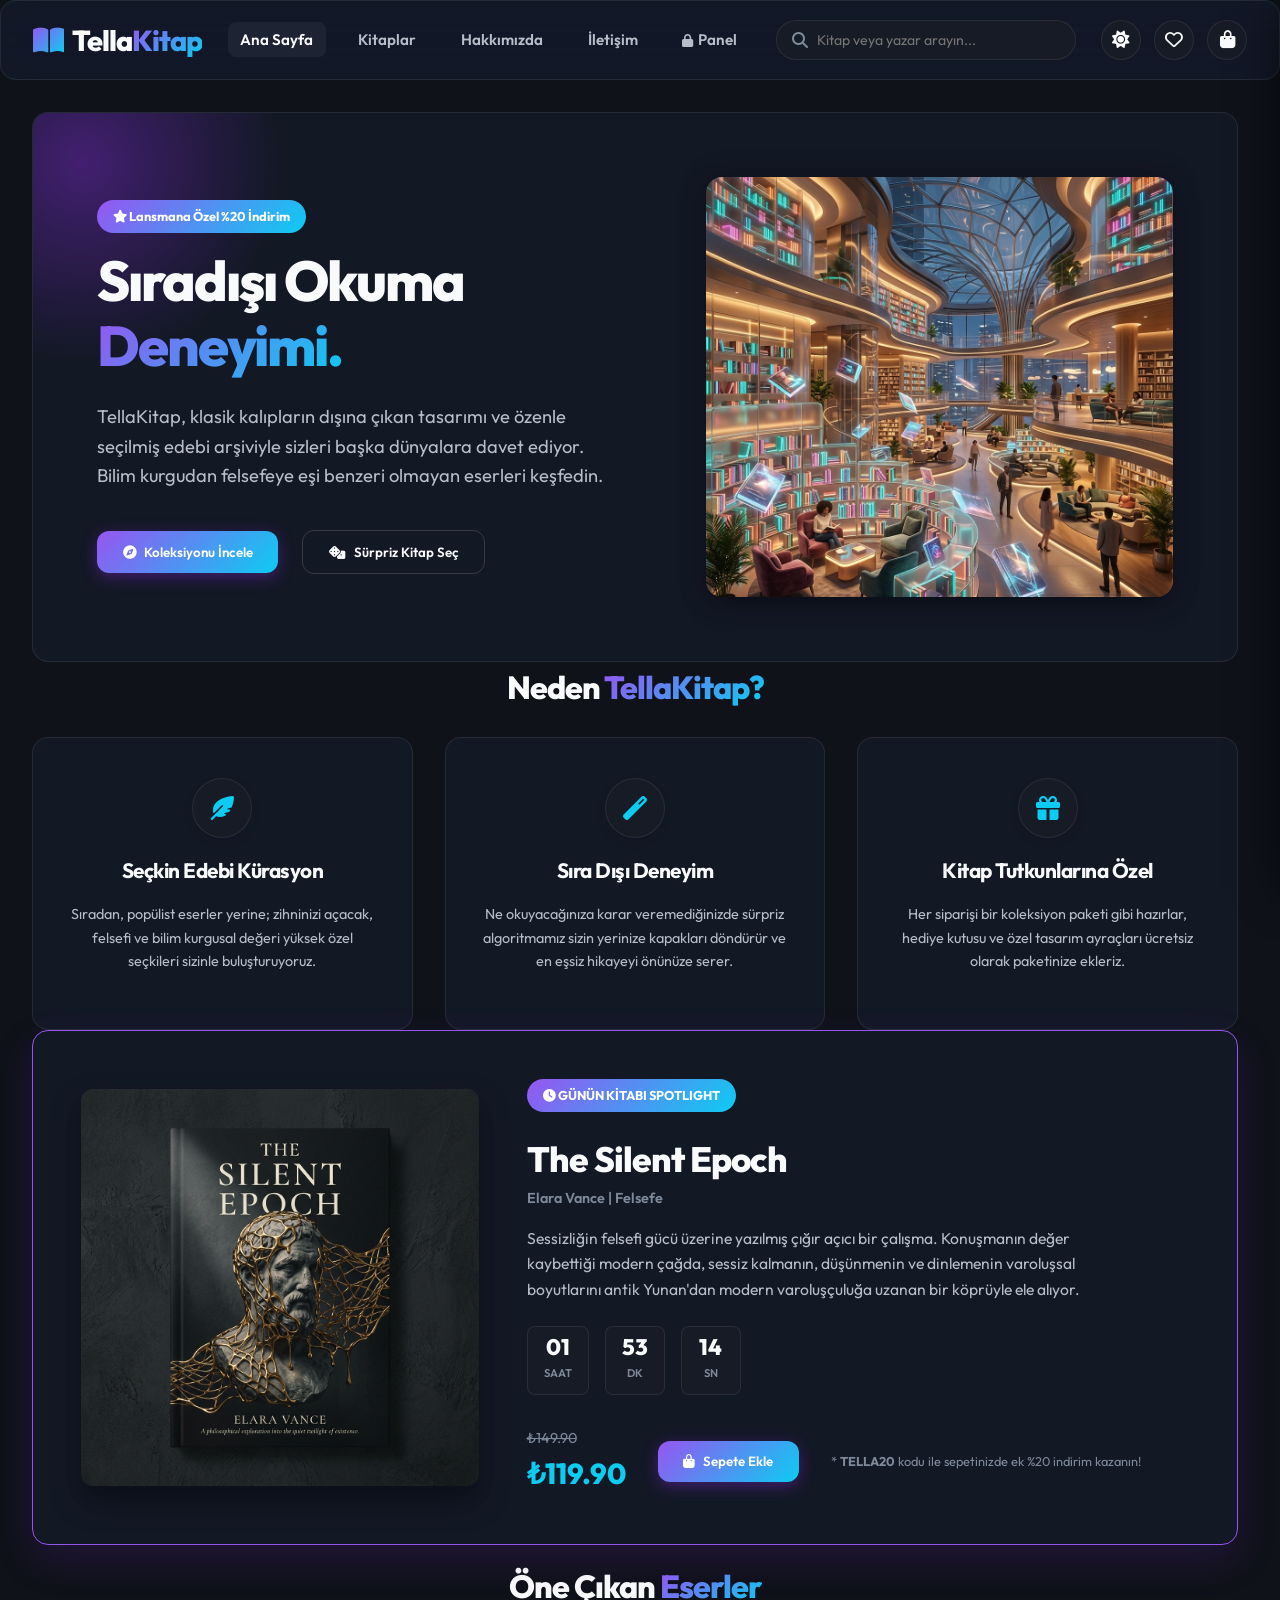
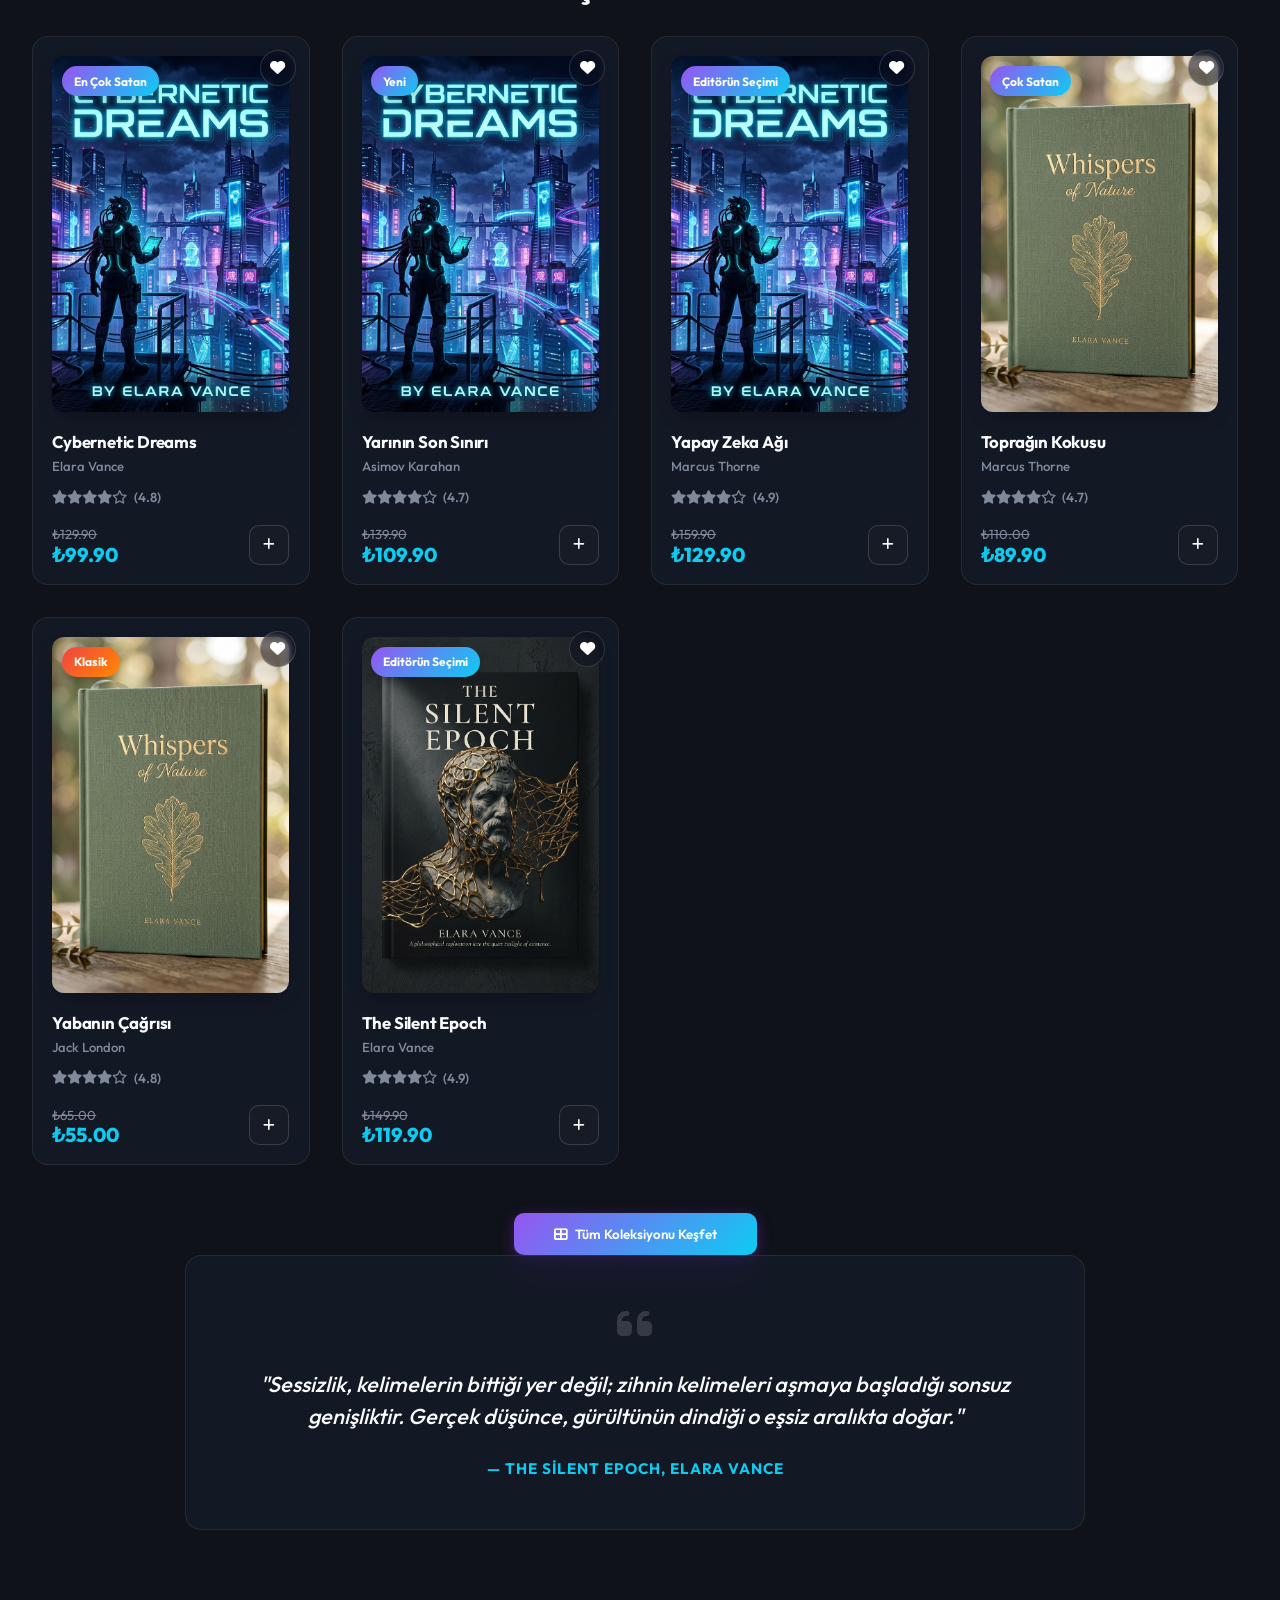
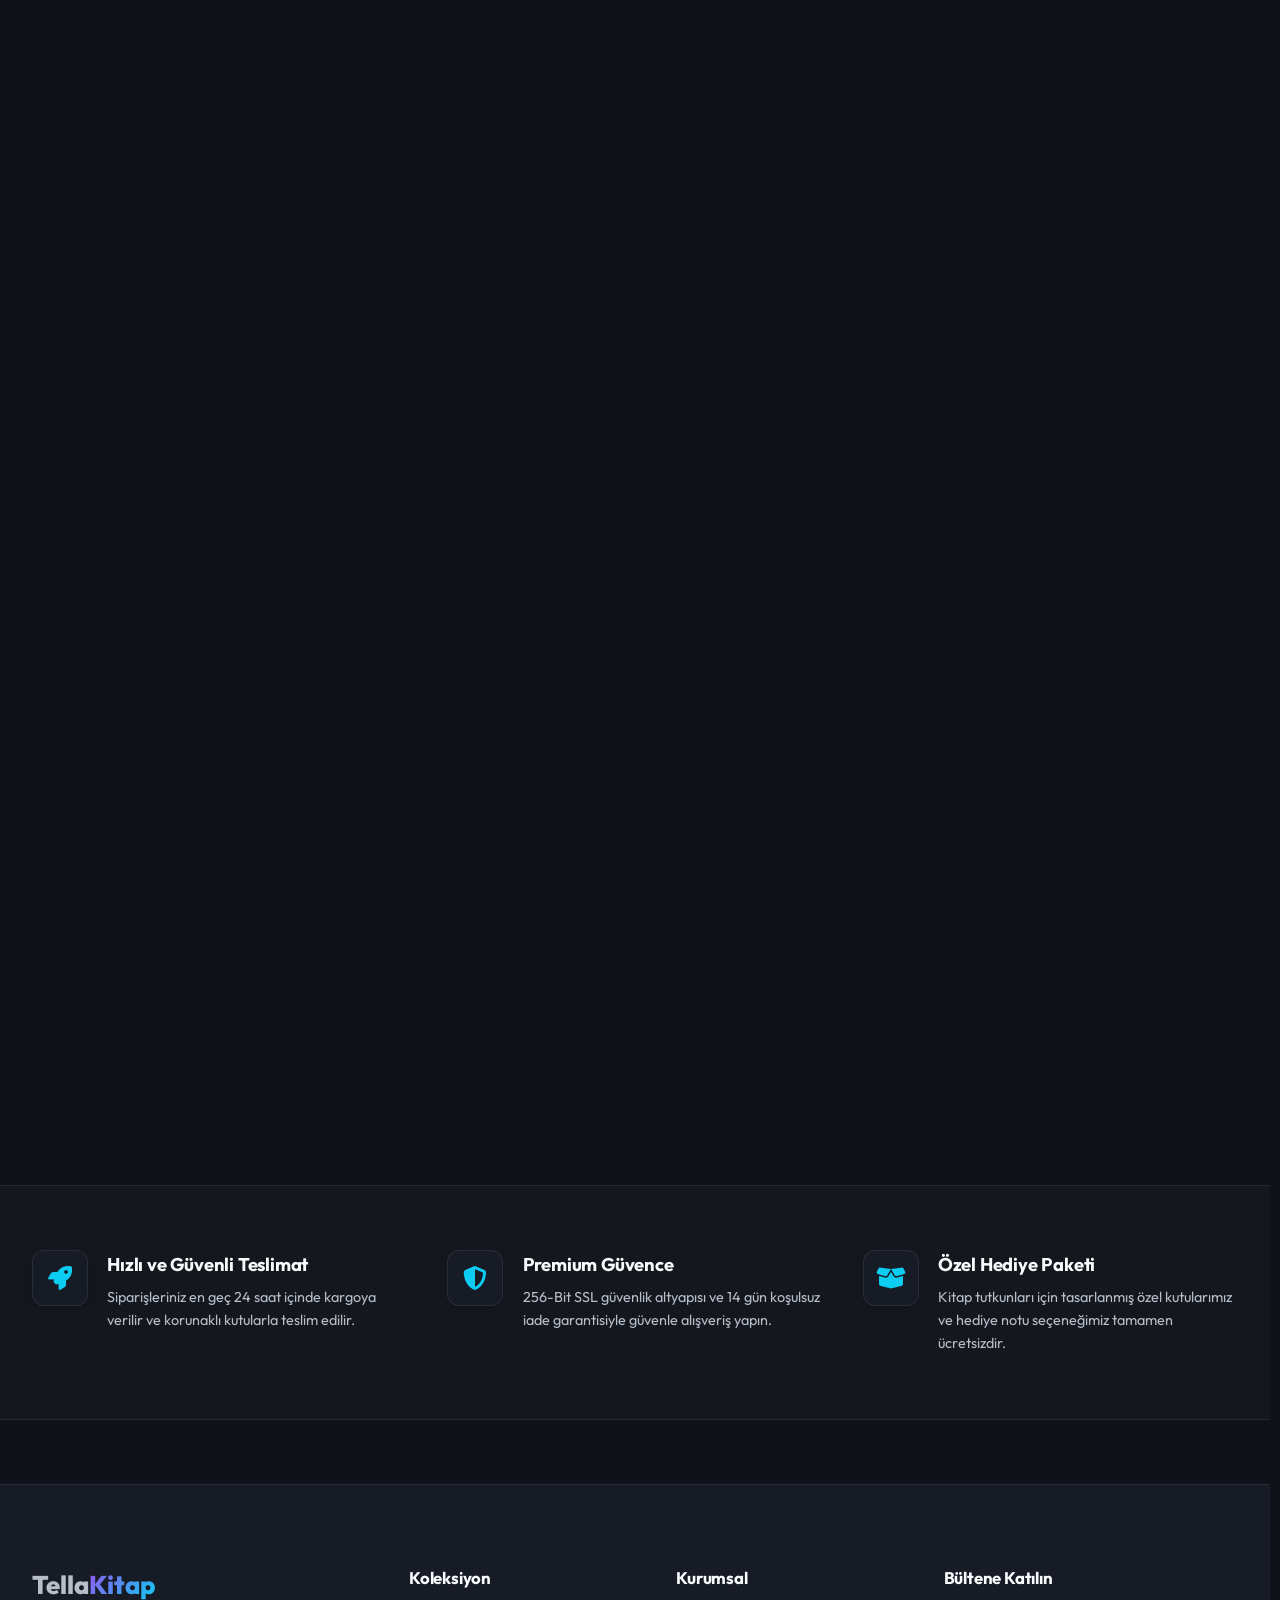
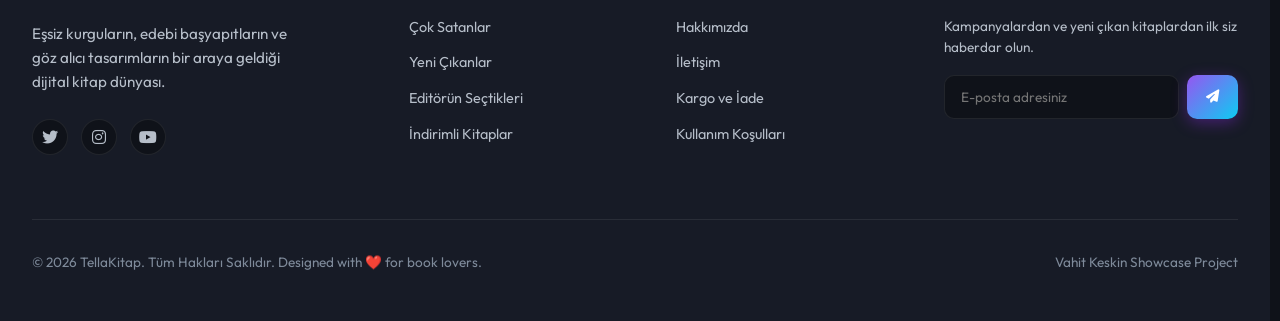
==== index.html @ 3d9a40a5 "Fix homepage blank grid by displaying featured books, render books dynamically when switching views," ====
<!DOCTYPE html>
<html lang="tr" data-theme="dark">
<head>
  <meta charset="UTF-8">
  <meta name="viewport" content="width=device-width, initial-scale=1.0">
  <title>TellaKitap | Sıradışı Hikayeleri Keşfedin</title>
  
  <!-- SEO Meta Tags -->
  <meta name="description" content="TellaKitap - Modern ve Eşsiz Kitabevi. Bilim kurgudan felsefeye, en seçkin eserleri en uygun fiyatlarla keşfedin. Hızlı kargo ve güvenceyle hemen satın alın.">
  <meta name="keywords" content="kitap, kitaplık, bkm kitap, ucuz kitap, felsefe kitapları, bilim kurgu kitapları, gerilim romanları, tasarım kitapları">
  <meta name="author" content="Vahit Keskin">
  
  <!-- Fonts & Icons -->
  <link rel="stylesheet" href="https://cdnjs.cloudflare.com/ajax/libs/font-awesome/6.4.0/css/all.min.css">
  
  <!-- Custom Stylesheet -->
  <link rel="stylesheet" href="style.css">
</head>
<body>

  <!-- --- HEADER NAVIGATION --- -->
  <header class="glass-panel">
    <div class="container">
      <a href="#" class="logo">
        <i class="fas fa-book-open"></i>
        <span>Tella<span class="gradient-text">Kitap</span></span>
      </a>

      <!-- SPA Nav Links -->
      <nav>
        <ul class="main-nav">
          <li><span class="nav-link active" data-view="home">Ana Sayfa</span></li>
          <li><span class="nav-link" data-view="shop">Kitaplar</span></li>
          <li><span class="nav-link" data-view="about">Hakkımızda</span></li>
          <li><span class="nav-link" data-view="contact">İletişim</span></li>
          <li><a href="admin.html" class="nav-link"><i class="fas fa-lock" style="font-size:0.8rem; margin-right:2px;"></i> Panel</a></li>
        </ul>
      </nav>
      
      <div class="search-wrapper">
        <i class="fas fa-search search-icon"></i>
        <input type="search" id="search-input" class="search-bar" placeholder="Kitap veya yazar arayın..." autocomplete="off">
        <div id="search-suggestions" class="search-suggestions"></div>
      </div>
      
      <div class="header-actions">
        <button id="theme-toggle-btn" class="icon-btn" title="Temayı Değiştir">
          <i id="theme-icon" class="fas fa-sun"></i>
        </button>

        <button id="wishlist-btn" class="icon-btn" title="Favorilerim">
          <i class="far fa-heart"></i>
          <span id="wishlist-badge" class="badge" style="display: none;">0</span>
        </button>
        
        <button id="cart-btn" class="icon-btn" title="Sepetim">
          <i class="fas fa-shopping-bag"></i>
          <span id="cart-badge" class="badge" style="display: none;">0</span>
        </button>
      </div>
    </div>
  </header>

  <!-- ================= SPA VIEWS CONTAINER ================= -->
  <main>

    <!-- ================= 1. HOME VIEW ================= -->
    <div id="view-home" class="view-panel active container home-layout">
      
      <!-- Home Hero Campaign -->
      <section class="hero-card glass-panel" style="margin-top:0;">
        <div class="hero-orb"></div>
        <div class="hero-content">
          <div class="spotlight-badge" style="background: var(--accent-gradient); margin-bottom: 1rem;"><i class="fas fa-star"></i> Lansmana Özel %20 İndirim</div>
          <h1>Sıradışı Okuma <br><span class="gradient-text">Deneyimi.</span></h1>
          <p>TellaKitap, klasik kalıpların dışına çıkan tasarımı ve özenle seçilmiş edebi arşiviyle sizleri başka dünyalara davet ediyor. Bilim kurgudan felsefeye eşi benzeri olmayan eserleri keşfedin.</p>
          <div class="hero-actions">
            <button onclick="switchView('shop')" class="gradient-btn">
              <i class="fas fa-compass"></i> Koleksiyonu İncele
            </button>
            <button id="surprise-btn" class="secondary-btn">
              <i class="fas fa-dice"></i> Sürpriz Kitap Seç
            </button>
          </div>
        </div>
        <div class="hero-image-wrapper">
          <img src="assets/hero_banner.png" alt="TellaKitap Kütüphane İllüstrasyonu">
        </div>
      </section>

      <!-- Curated Collections Showcase -->
      <section>
        <h2 class="home-section-title">Neden <span class="gradient-text">TellaKitap?</span></h2>
        <div class="collections-grid">
          <div class="collection-card glass-panel">
            <div class="collection-icon"><i class="fas fa-feather-alt"></i></div>
            <h3>Seçkin Edebi Kürasyon</h3>
            <p>Sıradan, popülist eserler yerine; zihninizi açacak, felsefi ve bilim kurgusal değeri yüksek özel seçkileri sizinle buluşturuyoruz.</p>
          </div>
          <div class="collection-card glass-panel">
            <div class="collection-icon"><i class="fas fa-magic"></i></div>
            <h3>Sıra Dışı Deneyim</h3>
            <p>Ne okuyacağınıza karar veremediğinizde sürpriz algoritmamız sizin yerinize kapakları döndürür ve en eşsiz hikayeyi önünüze serer.</p>
          </div>
          <div class="collection-card glass-panel">
            <div class="collection-icon"><i class="fas fa-gift"></i></div>
            <h3>Kitap Tutkunlarına Özel</h3>
            <p>Her siparişi bir koleksiyon paketi gibi hazırlar, hediye kutusu ve özel tasarım ayraçları ücretsiz olarak paketinize ekleriz.</p>
          </div>
        </div>
      </section>

      <!-- Spotlight Campaign: Book of the Day -->
      <section class="spotlight-banner glass-panel">
        <div class="spotlight-left">
          <img src="assets/cover_philosophy.png" alt="Spotlight Book">
        </div>
        <div class="spotlight-right">
          <div class="spotlight-badge"><i class="fas fa-clock"></i> GÜNÜN KİTABI SPOTLIGHT</div>
          <h2 style="font-size: 2.2rem; font-weight:800; letter-spacing:-1px;">The Silent Epoch</h2>
          <p style="color: var(--text-muted); font-size: 0.9rem; font-weight:600; margin-bottom: 1rem;">Elara Vance | Felsefe</p>
          <p style="font-size: 0.98rem; color: var(--text-secondary); margin-bottom: 1.5rem; max-width:600px;">
            Sessizliğin felsefi gücü üzerine yazılmış çığır açıcı bir çalışma. Konuşmanın değer kaybettiği modern çağda, sessiz kalmanın, düşünmenin ve dinlemenin varoluşsal boyutlarını antik Yunan'dan modern varoluşçuluğa uzanan bir köprüyle ele alıyor.
          </p>
          
          <!-- Countdown clock -->
          <div class="spotlight-timer">
            <div class="timer-box"><span id="spotlight-hours">00</span><span>Saat</span></div>
            <div class="timer-box"><span id="spotlight-minutes">00</span><span>Dk</span></div>
            <div class="timer-box"><span id="spotlight-seconds">00</span><span>Sn</span></div>
          </div>
          
          <div style="display:flex; align-items:center; gap: 2rem; margin-top:2rem;">
            <div>
              <span style="text-decoration:line-through; font-size:0.9rem; color:var(--text-muted); display:block;">₺149.90</span>
              <span style="font-size:1.8rem; font-weight:800; color:var(--accent-secondary);">₺119.90</span>
            </div>
            <button class="gradient-btn" onclick="addToCart(3)">
              <i class="fas fa-shopping-bag"></i> Sepete Ekle
            </button>
            <p style="font-size:0.8rem; color:var(--text-muted);">* <strong>TELLA20</strong> kodu ile sepetinizde ek %20 indirim kazanın!</p>
          </div>
        </div>
      </section>

      <!-- Featured Books Showcase -->
      <section class="featured-section-home" style="margin-top: 1rem;">
        <h2 class="home-section-title">Öne Çıkan <span class="gradient-text">Eserler</span></h2>
        <div class="books-grid" id="featured-books-grid">
          <!-- Dynamic featured book cards -->
        </div>
        <div style="text-align: center; margin-top: 3rem;">
          <button onclick="switchView('shop')" class="gradient-btn" style="padding: 0.8rem 2.5rem; border-radius:10px;">
            <i class="fas fa-th-large"></i> Tüm Koleksiyonu Keşfet
          </button>
        </div>
      </section>

      <!-- Literary Quotes Widget -->
      <section class="quotes-widget glass-panel">
        <i class="fas fa-quote-left"></i>
        <p class="quote-text">"Sessizlik, kelimelerin bittiği yer değil; zihnin kelimeleri aşmaya başladığı sonsuz genişliktir. Gerçek düşünce, gürültünün dindiği o eşsiz aralıkta doğar."</p>
        <p class="quote-author">— The Silent Epoch, Elara Vance</p>
      </section>

    </div>

    <!-- ================= 2. SHOP VIEW ================= -->
    <div id="view-shop" class="view-panel container shop-layout">
      
      <!-- Left Filters Panel -->
      <aside class="filters-panel glass-panel">
        <div class="filter-group">
          <h3>Sıralama</h3>
          <select id="sort-select" class="sort-select">
            <option value="relevance">Önerilen</option>
            <option value="price-asc">Fiyat: Düşükten Yükseğe</option>
            <option value="price-desc">Fiyat: Yüksekten Düşüğe</option>
            <option value="rating-desc">Puan: Yüksekten Düşüğe</option>
          </select>
        </div>
        
        <div class="filter-group">
          <h3>Fiyat Aralığı</h3>
          <div class="price-slider-container">
            <input type="range" id="price-range" min="50" max="250" step="5" value="250">
            <div class="price-inputs">
              <span>₺50.00</span>
              <span id="price-val" class="gradient-text" style="font-weight: 700;">₺250.00</span>
            </div>
          </div>
        </div>
        
        <div class="filter-group">
          <h3>Müşteri Puanı</h3>
          <div class="rating-options">
            <label class="rating-checkbox-label">
              <input type="checkbox" class="rating-filter" value="5">
              <span class="stars"><i class="fas fa-star"></i><i class="fas fa-star"></i><i class="fas fa-star"></i><i class="fas fa-star"></i><i class="fas fa-star"></i></span>
              <span>(5.0)</span>
            </label>
            <label class="rating-checkbox-label">
              <input type="checkbox" class="rating-filter" value="4">
              <span class="stars"><i class="fas fa-star"></i><i class="fas fa-star"></i><i class="fas fa-star"></i><i class="fas fa-star"></i><i class="far fa-star"></i></span>
              <span>(4.0+)</span>
            </label>
          </div>
        </div>
      </aside>

      <!-- Right Catalog Grid -->
      <section class="catalog-section">
        <div id="category-slider" class="category-slider">
          <button class="category-tab active" data-category="Tümü">Tüm Kategoriler</button>
          <button class="category-tab" data-category="Bilim Kurgu">Bilim Kurgu</button>
          <button class="category-tab" data-category="Doğa & Şiir">Doğa & Şiir</button>
          <button class="category-tab" data-category="Felsefe">Felsefe</button>
          <button class="category-tab" data-category="Gizem & Gerilim">Gizem & Gerilim</button>
          <button class="category-tab" data-category="Tasarım & Teknoloji">Tasarım & Teknoloji</button>
        </div>

        <div class="catalog-header">
          <p id="book-count">0 Kitap Bulundu</p>
        </div>
        <div class="books-grid" id="books-grid">
          <!-- Dynamic cards -->
        </div>
      </section>

    </div>

    <!-- ================= 3. ABOUT VIEW ================= -->
    <div id="view-about" class="view-panel container about-layout">
      
      <section class="about-hero glass-panel">
        <h1>Kelimelerin Arkasındaki <span class="gradient-text">Vizyon.</span></h1>
        <p>TellaKitap, ticari bir kitap satış platformu olmanın ötesinde, seçkin edebiyat eserlerini estetik değerlerle buluşturan modern bir yayıncılık ve kürasyon projesidir.</p>
      </section>

      <div class="about-grid">
        <div class="about-card glass-panel">
          <h3>Misyonumuz</h3>
          <p>Okuyucularımızın bilgiye ve hikayelere erişimini en keyifli hale getirmeyi hedefliyoruz. Bilim kurgunun ufuk açıcı dünyasını, doğanın felsefi anlatılarını ve sanatın estetik zenginliklerini bir araya getirerek popüler kültürün ötesinde bir edebiyat sığınağı sunuyoruz.</p>
          <p>Yapay zeka ve dijitalleşmenin zirvede olduğu bu çağda, basılı kitapların kokusunu, şık tasarımlar ve premium paketleme seçenekleriyle evlerinize ulaştırıyoruz.</p>
        </div>
        
        <div class="about-card glass-panel">
          <h3>Kürasyon Felsefesi</h3>
          <p>Her kitabı satmıyoruz. Kataloğumuza giren her eser, kapak tasarımından edebi zenginliğine, sayfa kalitesinden çevirisine kadar özel bir kurul tarafından değerlendirilir. TellaKitap'tan edindiğiniz her eser, kütüphanenizin baş köşesinde yer alacak bir tasarım nesnesidir.</p>
          <p>Modern çağın gerekliliklerini göz ardı etmiyor; arama kolaylığı, sepet ve ödeme hızı gibi teknik süreçleri en üst düzey tasarım prensipleriyle optimize ediyoruz.</p>
        </div>
      </div>

      <!-- Timeline -->
      <section class="glass-panel" style="padding: 3rem;">
        <h3 style="font-size: 1.5rem; font-weight:800; margin-bottom: 2rem;">Yolculuğumuz</h3>
        <div class="timeline-section">
          <div class="timeline-item">
            <div class="timeline-year">2024</div>
            <div class="timeline-content">
              <h4>Fikrin Doğuşu</h4>
              <p>Basılı kitap kültürünü dijital çağın estetiğiyle birleştiren hibrit bir kütüphane projesi hayal edildi.</p>
            </div>
          </div>
          <div class="timeline-item">
            <div class="timeline-year">2025</div>
            <div class="timeline-content">
              <h4>İlk Kitap Kataloğu ve Tasarım İş Birlikleri</h4>
              <p>Cybernetic Dreams ve The Silent Epoch gibi öncü eserlerin kapakları ve lansman tasarımları tamamlandı.</p>
            </div>
          </div>
          <div class="timeline-item">
            <div class="timeline-year">2026</div>
            <div class="timeline-content">
              <h4>TellaKitap Dijital Lansmanı</h4>
              <p>Ödeme entegrasyonu, kişiselleştirilmiş favori listesi ve sürpriz çarkı özellikleriyle dijital portalımız tüm okurlara açıldı.</p>
            </div>
          </div>
        </div>
      </section>

    </div>

    <!-- ================= 4. CONTACT VIEW ================= -->
    <div id="view-contact" class="view-panel container contact-layout">
      
      <!-- Contact form -->
      <section class="contact-card glass-panel">
        <h2>Bizimle <span class="gradient-text">İletişime Geçin.</span></h2>
        <p style="color:var(--text-secondary); margin-bottom:1rem; font-size:0.95rem;">Sorularınız, iş birliği teklifleriniz veya sipariş destek talepleriniz için formu doldurabilirsiniz. Ekibimiz en geç 2 saat içinde dönüş yapacaktır.</p>
        
        <form id="contact-main-form" class="contact-form">
          <div class="form-row">
            <div class="form-group">
              <label for="c-name">Adınız Soyadınız</label>
              <input type="text" id="c-name" class="form-control" placeholder="Örn: Vahit Keskin" required autocomplete="off">
            </div>
            <div class="form-group">
              <label for="c-email">E-posta Adresiniz</label>
              <input type="email" id="c-email" class="form-control" placeholder="Örn: vahit@example.com" required autocomplete="off">
            </div>
          </div>
          <div class="form-group">
            <label for="c-subject">Konu</label>
            <input type="text" id="c-subject" class="form-control" placeholder="Destek, İş Birliği vb." required autocomplete="off">
          </div>
          <div class="form-group">
            <label for="c-message">Mesajınız</label>
            <textarea id="c-message" class="form-control" rows="5" placeholder="Mesajınızı buraya yazın..." required></textarea>
          </div>
          <button type="submit" class="gradient-btn" style="width: fit-content; padding: 0.8rem 2.5rem; margin-top:0.5rem;">
            <i class="fas fa-paper-plane"></i> Gönder
          </button>
        </form>
      </section>

      <!-- Info channels & map -->
      <aside class="contact-info-panel">
        
        <div class="info-box glass-panel">
          <div class="info-icon"><i class="fas fa-map-marker-alt"></i></div>
          <div class="info-text">
            <h4>Merkez Ofisimiz</h4>
            <p>Edebiyat Plaza, Kat: 12, Levent<br>Beşiktaş, İstanbul</p>
          </div>
        </div>

        <div class="info-box glass-panel">
          <div class="info-icon"><i class="fas fa-envelope"></i></div>
          <div class="info-text">
            <h4>E-posta ve Telefon</h4>
            <p>info@tellakitap.com<br>+90 (212) 555 45 45</p>
          </div>
        </div>

        <div class="mock-map glass-panel">
          <div class="mock-map-bg"></div>
          <i class="fas fa-map-pin map-pin"></i>
          <span style="position:absolute; bottom: 1rem; left: 1rem; font-size:0.75rem; background:rgba(0,0,0,0.7); padding:0.3rem 0.6rem; border-radius:5px;">TellaKitap Genel Merkez</span>
        </div>

      </aside>

    </div>



  </main>

  <!-- --- PREMIUM FEATURES --- -->
  <section class="features-section">
    <div class="container">
      <div class="features-grid">
        <div class="feature-box">
          <div class="feature-icon-box">
            <i class="fas fa-rocket"></i>
          </div>
          <div>
            <h4>Hızlı ve Güvenli Teslimat</h4>
            <p>Siparişleriniz en geç 24 saat içinde kargoya verilir ve korunaklı kutularla teslim edilir.</p>
          </div>
        </div>
        <div class="feature-box">
          <div class="feature-icon-box">
            <i class="fas fa-shield-alt"></i>
          </div>
          <div>
            <h4>Premium Güvence</h4>
            <p>256-Bit SSL güvenlik altyapısı ve 14 gün koşulsuz iade garantisiyle güvenle alışveriş yapın.</p>
          </div>
        </div>
        <div class="feature-box">
          <div class="feature-icon-box">
            <i class="fas fa-box-open"></i>
          </div>
          <div>
            <h4>Özel Hediye Paketi</h4>
            <p>Kitap tutkunları için tasarlanmış özel kutularımız ve hediye notu seçeneğimiz tamamen ücretsizdir.</p>
          </div>
        </div>
      </div>
    </div>
  </section>

  <!-- --- FOOTER --- -->
  <footer>
    <div class="container">
      <div class="footer-grid">
        <div class="footer-brand">
          <h3>Tella<span class="gradient-text">Kitap</span></h3>
          <p>Eşsiz kurguların, edebi başyapıtların ve göz alıcı tasarımların bir araya geldiği dijital kitap dünyası.</p>
          <div class="social-links">
            <a href="#" class="social-btn"><i class="fab fa-twitter"></i></a>
            <a href="#" class="social-btn"><i class="fab fa-instagram"></i></a>
            <a href="#" class="social-btn"><i class="fab fa-youtube"></i></a>
          </div>
        </div>
        
        <div class="footer-col">
          <h4>Koleksiyon</h4>
          <ul class="footer-links">
            <li><a href="#shop-section">Çok Satanlar</a></li>
            <li><a href="#shop-section">Yeni Çıkanlar</a></li>
            <li><a href="#shop-section">Editörün Seçtikleri</a></li>
            <li><a href="#shop-section">İndirimli Kitaplar</a></li>
          </ul>
        </div>
        
        <div class="footer-col">
          <h4>Kurumsal</h4>
          <ul class="footer-links">
            <li><a href="#">Hakkımızda</a></li>
            <li><a href="#">İletişim</a></li>
            <li><a href="#">Kargo ve İade</a></li>
            <li><a href="#">Kullanım Koşulları</a></li>
          </ul>
        </div>
        
        <div class="footer-col">
          <h4>Bültene Katılın</h4>
          <p style="font-size: 0.85rem; margin-bottom: 1rem;">Kampanyalardan ve yeni çıkan kitaplardan ilk siz haberdar olun.</p>
          <form class="newsletter-form" onsubmit="event.preventDefault(); alert('Bültene başarıyla kaydoldunuz!'); this.reset();">
            <input type="email" placeholder="E-posta adresiniz" class="newsletter-input" required>
            <button type="submit" class="gradient-btn newsletter-btn"><i class="fas fa-paper-plane"></i></button>
          </form>
        </div>
      </div>
      
      <div class="footer-bottom">
        <p>&copy; 2026 TellaKitap. Tüm Hakları Saklıdır. Designed with ❤️ for book lovers.</p>
        <p>Vahit Keskin Showcase Project</p>
      </div>
    </div>
  </footer>

  <!-- --- SHOPPING CART DRAWER --- -->
  <div id="cart-backdrop" class="drawer-backdrop"></div>
  <aside id="cart-drawer" class="cart-drawer">
    <div class="cart-header">
      <h2>Sepetim</h2>
      <button id="close-cart-btn" class="close-btn" title="Kapat"><i class="fas fa-times"></i></button>
    </div>
    
    <div class="shipping-meter">
      <p id="shipping-text" class="shipping-info-text">Kargo Ücretsiz limiti: <strong>₺300.00</strong></p>
      <div class="shipping-bar-bg">
        <div id="shipping-bar" class="shipping-bar-fill"></div>
      </div>
    </div>
    
    <div class="cart-items" id="cart-items">
      <!-- Dynamic cart items -->
    </div>

    <!-- Promo code -->
    <div class="coupon-wrapper">
      <form id="coupon-form" class="coupon-form">
        <input type="text" id="coupon-input" class="coupon-input" placeholder="Kupon Kodu (Örn: TELLA20)" autocomplete="off">
        <button type="submit" class="secondary-btn coupon-btn">Uygula</button>
      </form>
    </div>
    
    <div class="cart-footer">
      <div class="summary-row">
        <span>Ara Toplam</span>
        <span id="cart-subtotal">₺0.00</span>
      </div>
      <div id="cart-discount-row" class="summary-row discount" style="display: none;">
        <span>İndirim (Kupon)</span>
        <span id="cart-discount-val">-₺0.00</span>
      </div>
      <div class="summary-row">
        <span>Kargo Ücreti</span>
        <span id="cart-shipping">₺0.00</span>
      </div>
      <div class="summary-row total">
        <span>Genel Toplam</span>
        <span id="cart-total">₺0.00</span>
      </div>
      <button id="checkout-open-btn" class="gradient-btn checkout-btn" disabled>
        <i class="fas fa-credit-card"></i> Alışverişi Tamamla
      </button>
    </div>
  </aside>

  <!-- --- WISHLIST MODAL OVERLAY --- -->
  <dialog id="wishlist-dialog" closedby="any" aria-labelledby="wishlist-title">
    <button id="close-wishlist-btn" class="dialog-close" title="Kapat"><i class="fas fa-times"></i></button>
    <h2 id="wishlist-title" class="gradient-text" style="font-weight: 800; font-size: 1.8rem; margin-bottom: 1.5rem; letter-spacing:-0.5px;">Favorilerim</h2>
    <div id="wishlist-items-list" style="max-height: 60vh; overflow-y: auto; padding-right: 0.5rem;">
      <!-- Wishlist items -->
    </div>
  </dialog>



  <!-- --- SURPRISE ROUTLETTE DIALOG MODAL --- -->
  <dialog id="surprise-dialog" closedby="any" aria-labelledby="surprise-title">
    <form method="dialog">
      <button class="dialog-close" title="Kapat"><i class="fas fa-times"></i></button>
    </form>
    <div class="surprise-card-container">
      <h2 id="surprise-title" class="gradient-text" style="font-weight: 800; font-size: 1.8rem; letter-spacing:-0.5px;">Sizin İçin Seçiyoruz</h2>
      <p style="color: var(--text-secondary); font-size: 0.9rem; margin-top:-0.5rem;">Şans çarkı dönüyor, size özel kurgu hazırlanıyor...</p>
      
      <div class="roulette-animation">
        <div id="roulette-stack" class="roulette-cover-stack">
          <!-- elements -->
        </div>
      </div>
      
      <div id="surprise-details" style="display: none; width: 100%;">
        <!-- details -->
      </div>
    </div>
  </dialog>

  <!-- --- CHECKOUT MODAL WITH REALTIME CREDIT CARD --- -->
  <dialog id="checkout-dialog" closedby="any" aria-labelledby="checkout-title" style="max-width:780px;">
    <button id="close-checkout-btn" class="dialog-close" title="Kapat"><i class="fas fa-times"></i></button>
    <h2 id="checkout-title" class="gradient-text" style="font-weight: 800; font-size: 1.8rem; margin-bottom: 1.5rem; letter-spacing:-0.5px;">Güvenli Ödeme</h2>
    
    <div class="checkout-dialog-content">
      
      <form id="checkout-form" class="contact-form">
        <div class="form-group">
          <label for="card-owner">Teslim Alacak Kişi</label>
          <input type="text" id="card-owner" class="form-control" placeholder="Ad Soyad" required autocomplete="off">
        </div>
        <div class="form-group">
          <label for="card-address">Teslimat Adresi</label>
          <textarea id="card-address" class="form-control" rows="2" placeholder="Mahalle, Sokak, No, Daire, İlçe, İl" required></textarea>
        </div>

        <div class="form-group" style="margin-top:0.5rem;">
          <label for="card-number">Kart Numarası</label>
          <input type="text" id="card-number" class="form-control" placeholder="4000 1234 5678 9010" maxlength="19" required autocomplete="off">
        </div>
        <div class="form-group">
          <label for="card-name">Kart Üzerindeki İsim</label>
          <input type="text" id="card-name" class="form-control" placeholder="VAHIT KESKIN" required autocomplete="off">
        </div>
        <div class="form-row">
          <div class="form-group">
            <label for="card-expiry">Son Kullanma (AA/YY)</label>
            <input type="text" id="card-expiry" class="form-control" placeholder="12/29" maxlength="5" required autocomplete="off">
          </div>
          <div class="form-group">
            <label for="card-cvv">Güvenlik Kodu (CVV)</label>
            <input type="password" id="card-cvv" class="form-control" placeholder="***" maxlength="3" required autocomplete="off">
          </div>
        </div>

        <button type="submit" class="gradient-btn" style="margin-top:0.5rem; width:100%;">
          <i class="fas fa-lock"></i> Ödemeyi Tamamla (<span id="checkout-summary-total">₺0.00</span>)
        </button>
      </form>

      <div class="credit-card-panel">
        <div class="card-3d-wrapper">
          <div id="credit-card-inner" class="card-3d-inner">
            
            <div class="card-face card-face-front">
              <div style="display:flex; justify-content:space-between; align-items:center; width:100%;">
                <div class="card-chip"></div>
                <i id="card-brand-logo" class="fas fa-credit-card" style="font-size:2rem; opacity:0.8;"></i>
              </div>
              <div id="card-number-display" class="card-number-display">•••• •••• •••• ••••</div>
              <div class="card-meta-row">
                <div style="display:flex; flex-direction:column;">
                  <span class="card-holder-label">Kart Sahibi</span>
                  <span id="card-holder-display" class="card-holder-val">AD SOYAD</span>
                </div>
                <div style="display:flex; flex-direction:column; text-align:right;">
                  <span class="card-expiry-label">Geçerlilik</span>
                  <span id="card-expiry-display" class="card-expiry-val">AA/YY</span>
                </div>
              </div>
            </div>

            <div class="card-face card-face-back">
              <div class="card-strip"></div>
              <div class="card-signature-box">
                <span id="card-cvv-display" class="card-cvv-display">•••</span>
              </div>
              <div style="padding:0 1.5rem; text-align:right; font-size:0.6rem; opacity:0.6; letter-spacing:0.5px;">
                TELLAKITAP GÜVENLİ ÖDEME
              </div>
            </div>

          </div>
        </div>
        <p style="font-size: 0.78rem; color: var(--text-muted); text-align:center; max-width: 250px;">
          <i class="fas fa-shield-alt" style="color:var(--success)"></i> 256-Bit SSL korumalı altyapıyla ödemeleriniz tamamen güvendedir.
        </p>
      </div>

    </div>
  </dialog>



  <!-- --- MAIN SCRIPT --- -->
  <script src="app.js"></script>
</body>
</html>
---- style.css ----
@import url('https://fonts.googleapis.com/css2?family=Outfit:wght@300;400;500;600;700;800&display=swap');

/* --- CUSTOM VARIABLES --- */
:root {
  --font-sans: 'Outfit', -apple-system, BlinkMacSystemFont, "Segoe UI", Roboto, Helvetica, Arial, sans-serif;
  
  /* Dark Theme Palette (Default) */
  --bg-app: hsl(224, 25%, 8%);
  --bg-surface: rgba(22, 28, 45, 0.65);
  --bg-surface-solid: hsl(224, 25%, 12%);
  --border-color: rgba(255, 255, 255, 0.08);
  --border-glow: rgba(255, 255, 255, 0.15);
  --text-primary: hsl(210, 20%, 98%);
  --text-secondary: hsl(215, 15%, 75%);
  --text-muted: hsl(215, 12%, 55%);
  
  --accent-color: hsl(265, 85%, 64%);
  --accent-secondary: hsl(190, 90%, 50%);
  --accent-gradient: linear-gradient(135deg, var(--accent-color), var(--accent-secondary));
  --accent-glow: rgba(138, 43, 226, 0.4);
  
  --card-shadow: 0 10px 30px -10px rgba(0, 0, 0, 0.5);
  --drawer-shadow: -10px 0 40px -10px rgba(0, 0, 0, 0.6);
  --glass-blur: blur(20px) saturate(180%);
  
  --success: hsl(145, 80%, 45%);
  --warning: hsl(35, 90%, 55%);
  --danger: hsl(0, 85%, 60%);
  
  --header-height: 80px;
  --transition-smooth: all 0.35s cubic-bezier(0.25, 0.8, 0.25, 1);
  --transition-fast: all 0.15s ease;
}

[data-theme="light"] {
  /* Light Theme Palette (Warm Paper / Editorial Feel) */
  --bg-app: hsl(36, 30%, 96%);
  --bg-surface: rgba(255, 255, 255, 0.7);
  --bg-surface-solid: hsl(36, 20%, 92%);
  --border-color: rgba(0, 0, 0, 0.08);
  --border-glow: rgba(0, 0, 0, 0.12);
  --text-primary: hsl(224, 25%, 12%);
  --text-secondary: hsl(224, 15%, 35%);
  --text-muted: hsl(224, 10%, 55%);
  
  --accent-color: hsl(265, 75%, 52%);
  --accent-secondary: hsl(190, 80%, 42%);
  --accent-gradient: linear-gradient(135deg, var(--accent-color), var(--accent-secondary));
  --accent-glow: rgba(110, 30, 200, 0.25);
  
  --card-shadow: 0 10px 30px -12px rgba(110, 80, 50, 0.15);
  --drawer-shadow: -10px 0 40px -12px rgba(0, 0, 0, 0.15);
  
  --success: hsl(145, 75%, 35%);
  --warning: hsl(35, 85%, 45%);
  --danger: hsl(0, 75%, 50%);
}

/* --- BASICS & RESET --- */
* {
  box-sizing: border-box;
  margin: 0;
  padding: 0;
}

html {
  scroll-behavior: smooth;
  font-size: 16px;
  scrollbar-gutter: stable;
}

body {
  font-family: var(--font-sans);
  background-color: var(--bg-app);
  color: var(--text-primary);
  min-height: 100vh;
  line-height: 1.6;
  overflow-x: hidden;
  transition: background-color 0.4s ease, color 0.4s ease;
}

a {
  text-decoration: none;
  color: inherit;
  transition: var(--transition-fast);
}

button, input, select, textarea {
  font-family: inherit;
  color: inherit;
  background: none;
  border: none;
  outline: none;
}

button {
  cursor: pointer;
}

img {
  max-width: 100%;
  height: auto;
  display: block;
}

/* --- CUSTOM SCROLLBAR --- */
::-webkit-scrollbar {
  width: 10px;
  height: 8px;
}

::-webkit-scrollbar-track {
  background: var(--bg-app);
}

::-webkit-scrollbar-thumb {
  background: var(--border-glow);
  border-radius: 6px;
  border: 2px solid var(--bg-app);
}

::-webkit-scrollbar-thumb:hover {
  background: var(--text-muted);
}

/* --- UTILITY CLASSES --- */
.container {
  max-width: 1400px;
  margin: 0 auto;
  padding: 0 2rem;
}

.glass-panel {
  background: var(--bg-surface);
  backdrop-filter: var(--glass-blur);
  -webkit-backdrop-filter: var(--glass-blur);
  border: 1px solid var(--border-color);
  border-radius: 16px;
}

.gradient-text {
  background: var(--accent-gradient);
  -webkit-background-clip: text;
  background-clip: text;
  -webkit-text-fill-color: transparent;
  color: transparent;
}

.gradient-btn {
  background: var(--accent-gradient);
  color: white !important;
  font-weight: 600;
  border-radius: 12px;
  padding: 0.8rem 1.6rem;
  box-shadow: 0 4px 15px var(--accent-glow);
  transition: var(--transition-smooth);
  display: inline-flex;
  align-items: center;
  justify-content: center;
  gap: 0.5rem;
}

.gradient-btn:hover {
  transform: translateY(-2px);
  box-shadow: 0 6px 20px var(--accent-glow), 0 0 10px var(--accent-secondary);
}

.gradient-btn:active {
  transform: translateY(0);
}

/* --- HEADER --- */
header {
  position: fixed;
  top: 0;
  left: 0;
  width: 100%;
  height: var(--header-height);
  z-index: 100;
  display: flex;
  align-items: center;
  border-bottom: 1px solid var(--border-color);
  transition: var(--transition-smooth);
}

header.scrolled {
  height: 70px;
  background: var(--bg-surface);
  backdrop-filter: var(--glass-blur);
  -webkit-backdrop-filter: var(--glass-blur);
  box-shadow: 0 10px 30px rgba(0,0,0,0.1);
}

header .container {
  display: flex;
  align-items: center;
  justify-content: space-between;
  width: 100%;
}

.logo {
  font-size: 1.8rem;
  font-weight: 800;
  letter-spacing: -1px;
  display: flex;
  align-items: center;
  gap: 0.5rem;
}

.logo i {
  background: var(--accent-gradient);
  -webkit-background-clip: text;
  background-clip: text;
  -webkit-text-fill-color: transparent;
}

.main-nav {
  display: flex;
  gap: 1.2rem;
  list-style: none;
}

.nav-link {
  font-weight: 600;
  font-size: 0.95rem;
  padding: 0.5rem 0.8rem;
  border-radius: 8px;
  color: var(--text-secondary);
  cursor: pointer;
  transition: var(--transition-fast);
}

.nav-link:hover, .nav-link.active {
  color: var(--text-primary);
  background: rgba(255,255,255,0.05);
}

[data-theme="light"] .nav-link:hover, [data-theme="light"] .nav-link.active {
  background: rgba(0,0,0,0.04);
}

/* Search Container */
.search-wrapper {
  position: relative;
  flex: 0 1 300px;
}

.search-bar {
  width: 100%;
  padding: 0.6rem 1.2rem 0.6rem 2.5rem;
  font-size: 0.88rem;
  border-radius: 30px;
  background: var(--bg-surface-solid);
  border: 1px solid var(--border-color);
  transition: var(--transition-smooth);
}

.search-bar:focus {
  border-color: var(--accent-color);
  box-shadow: 0 0 0 3px var(--accent-glow);
}

.search-wrapper i.search-icon {
  position: absolute;
  left: 1rem;
  top: 50%;
  transform: translateY(-50%);
  color: var(--text-muted);
  pointer-events: none;
}

/* Autocomplete Suggestion Dropdown */
.search-suggestions {
  position: absolute;
  top: calc(100% + 8px);
  left: 0;
  width: 100%;
  background: var(--bg-surface-solid);
  border: 1px solid var(--border-color);
  border-radius: 12px;
  box-shadow: var(--card-shadow);
  z-index: 110;
  max-height: 300px;
  overflow-y: auto;
  display: none;
  backdrop-filter: var(--glass-blur);
}

.suggestion-item {
  display: flex;
  align-items: center;
  gap: 0.8rem;
  padding: 0.6rem 1rem;
  border-bottom: 1px solid var(--border-color);
  cursor: pointer;
  transition: var(--transition-fast);
}

.suggestion-item:last-child {
  border-bottom: none;
}

.suggestion-item:hover {
  background: rgba(255, 255, 255, 0.05);
}

[data-theme="light"] .suggestion-item:hover {
  background: rgba(0, 0, 0, 0.03);
}

.suggestion-img {
  width: 32px;
  height: 44px;
  object-fit: cover;
  border-radius: 4px;
  box-shadow: 0 2px 5px rgba(0,0,0,0.2);
}

.suggestion-info h4 {
  font-size: 0.85rem;
  font-weight: 600;
  margin-bottom: 0.1rem;
  white-space: nowrap;
  overflow: hidden;
  text-overflow: ellipsis;
}

.suggestion-info p {
  font-size: 0.75rem;
  color: var(--text-muted);
}

/* Nav Actions */
.header-actions {
  display: flex;
  align-items: center;
  gap: 0.8rem;
}

.icon-btn {
  width: 40px;
  height: 40px;
  border-radius: 50%;
  background: var(--bg-surface-solid);
  border: 1px solid var(--border-color);
  display: flex;
  align-items: center;
  justify-content: center;
  position: relative;
  font-size: 1.1rem;
  transition: var(--transition-smooth);
}

.icon-btn:hover {
  border-color: var(--accent-color);
  color: var(--accent-secondary);
  transform: translateY(-2px);
}

.badge {
  position: absolute;
  top: -4px;
  right: -4px;
  background: var(--accent-gradient);
  color: white;
  font-size: 0.7rem;
  font-weight: 700;
  width: 18px;
  height: 18px;
  border-radius: 50%;
  display: flex;
  align-items: center;
  justify-content: center;
  border: 2px solid var(--bg-app);
}

/* --- SPA VIEW ROUTING --- */
.view-panel {
  display: none;
  opacity: 0;
  transform: translateY(15px);
}

.view-panel.active {
  display: block;
  animation: fadeInUp 0.5s forwards cubic-bezier(0.25, 0.8, 0.25, 1);
}

@keyframes fadeInUp {
  to {
    opacity: 1;
    transform: translateY(0);
  }
}

/* --- ANA SAYFA (HOME VIEW) --- */
.home-layout {
  margin-top: calc(var(--header-height) + 2rem);
  margin-bottom: 4rem;
  display: flex;
  flex-direction: column;
  gap: 4rem;
}

/* Curated Campaigns / Slides */
.hero-card {
  display: grid;
  grid-template-columns: 1.2fr 1fr;
  align-items: center;
  gap: 3rem;
  padding: 4rem;
  position: relative;
  overflow: hidden;
}

.hero-content h1 {
  font-size: 3.5rem;
  font-weight: 800;
  line-height: 1.15;
  letter-spacing: -2px;
  margin-bottom: 1.5rem;
}

.hero-content p {
  font-size: 1.15rem;
  color: var(--text-secondary);
  margin-bottom: 2.5rem;
  max-width: 520px;
}

.hero-actions {
  display: flex;
  align-items: center;
  gap: 1.5rem;
}

.secondary-btn {
  border: 1px solid var(--border-glow);
  padding: 0.8rem 1.6rem;
  border-radius: 12px;
  font-weight: 600;
  transition: var(--transition-smooth);
  display: flex;
  align-items: center;
  gap: 0.5rem;
}

.secondary-btn:hover {
  background: var(--border-color);
  border-color: var(--text-muted);
  transform: translateY(-2px);
}

.hero-image-wrapper {
  position: relative;
  width: 100%;
  height: 420px;
  border-radius: 16px;
  overflow: hidden;
  box-shadow: var(--card-shadow), 0 0 30px rgba(0,0,0,0.2);
}

.hero-image-wrapper img {
  width: 100%;
  height: 100%;
  object-fit: cover;
}

.hero-orb {
  position: absolute;
  top: -150px;
  left: -150px;
  width: 400px;
  height: 400px;
  background: radial-gradient(circle, var(--accent-glow) 0%, rgba(0,0,0,0) 70%);
  pointer-events: none;
  z-index: -1;
}

/* Collections Grid */
.home-section-title {
  font-size: 2rem;
  font-weight: 800;
  letter-spacing: -1px;
  margin-bottom: 1.5rem;
  text-align: center;
}

.collections-grid {
  display: grid;
  grid-template-columns: repeat(3, 1fr);
  gap: 2rem;
}

.collection-card {
  padding: 2.5rem 2rem;
  text-align: center;
  transition: var(--transition-smooth);
  display: flex;
  flex-direction: column;
  align-items: center;
  gap: 1rem;
}

.collection-card:hover {
  transform: translateY(-5px);
  border-color: var(--accent-color);
  box-shadow: var(--card-shadow);
}

.collection-icon {
  width: 60px;
  height: 60px;
  border-radius: 50%;
  background: var(--bg-surface-solid);
  border: 1px solid var(--border-color);
  color: var(--accent-secondary);
  font-size: 1.5rem;
  display: flex;
  align-items: center;
  justify-content: center;
  box-shadow: 0 4px 10px rgba(0,0,0,0.1);
}

[data-theme="light"] .collection-icon {
  color: var(--accent-color);
}

.collection-card h3 {
  font-size: 1.3rem;
  font-weight: 700;
  letter-spacing: -0.5px;
}

.collection-card p {
  font-size: 0.9rem;
  color: var(--text-secondary);
  margin-bottom: 1rem;
}

/* Spotlight Highlight */
.spotlight-banner {
  display: grid;
  grid-template-columns: 1.2fr 2fr;
  gap: 3rem;
  padding: 3rem;
  align-items: center;
  position: relative;
  overflow: hidden;
  box-shadow: 0 15px 40px rgba(138, 43, 226, 0.15);
  border: 1px solid var(--accent-color);
}

.spotlight-badge {
  background: var(--accent-gradient);
  color: white;
  font-weight: 700;
  padding: 0.4rem 1rem;
  border-radius: 20px;
  font-size: 0.8rem;
  width: fit-content;
  margin-bottom: 1.2rem;
}

.spotlight-left {
  position: relative;
}

.spotlight-left img {
  border-radius: 12px;
  box-shadow: 0 15px 30px rgba(0,0,0,0.4);
  width: 100%;
}

.spotlight-timer {
  display: flex;
  gap: 1rem;
  margin: 1.5rem 0;
}

.timer-box {
  background: var(--bg-surface-solid);
  border: 1px solid var(--border-color);
  padding: 0.6rem 1rem;
  border-radius: 8px;
  text-align: center;
  min-width: 60px;
}

.timer-box span:first-child {
  display: block;
  font-size: 1.4rem;
  font-weight: 800;
  line-height: 1;
}

.timer-box span:last-child {
  font-size: 0.7rem;
  color: var(--text-muted);
  font-weight: 600;
  text-transform: uppercase;
}

/* Quotes Slider Widget */
.quotes-widget {
  padding: 3rem;
  text-align: center;
  max-width: 900px;
  margin: 0 auto;
  position: relative;
}

.quotes-widget i.fa-quote-left {
  font-size: 2.5rem;
  color: var(--border-glow);
  margin-bottom: 1.5rem;
  display: block;
}

.quote-text {
  font-size: 1.35rem;
  font-weight: 500;
  font-style: italic;
  line-height: 1.5;
  margin-bottom: 1.5rem;
  color: var(--text-primary);
}

.quote-author {
  font-size: 0.95rem;
  font-weight: 700;
  color: var(--accent-secondary);
  letter-spacing: 1px;
  text-transform: uppercase;
}

[data-theme="light"] .quote-author {
  color: var(--accent-color);
}

/* --- MAĞAZA (SHOP VIEW) --- */
.shop-layout {
  margin-top: calc(var(--header-height) + 2rem);
  display: grid;
  grid-template-columns: 280px 1fr;
  gap: 2.5rem;
  align-items: start;
  margin-bottom: 5rem;
}

/* Category Slider in Shop View */
.category-slider {
  display: flex;
  gap: 0.8rem;
  overflow-x: auto;
  padding: 0.5rem 0.2rem 1.2rem 0.2rem;
  margin-bottom: 1.5rem;
}

.category-tab {
  flex: 0 0 auto;
  padding: 0.65rem 1.3rem;
  border-radius: 30px;
  background: var(--bg-surface);
  border: 1px solid var(--border-color);
  font-weight: 600;
  font-size: 0.9rem;
  transition: var(--transition-smooth);
}

.category-tab:hover {
  border-color: var(--accent-color);
  transform: translateY(-2px);
}

.category-tab.active {
  background: var(--accent-gradient);
  color: white;
  border-color: transparent;
  box-shadow: 0 4px 12px var(--accent-glow);
}

/* Filters Panel */
.filters-panel {
  padding: 2rem;
  position: sticky;
  top: calc(var(--header-height) + 1.5rem);
}

.filter-group {
  margin-bottom: 2rem;
}

.filter-group:last-child {
  margin-bottom: 0;
}

.filter-group h3 {
  font-size: 1.1rem;
  font-weight: 700;
  margin-bottom: 1rem;
  border-bottom: 1px solid var(--border-color);
  padding-bottom: 0.5rem;
  letter-spacing: -0.5px;
}

.sort-select {
  width: 100%;
  padding: 0.75rem 1rem;
  border-radius: 10px;
  background: var(--bg-surface-solid);
  border: 1px solid var(--border-color);
  color: var(--text-primary);
  font-size: 0.9rem;
  cursor: pointer;
  transition: var(--transition-fast);
}

.sort-select:focus {
  border-color: var(--accent-color);
}

.price-slider-container {
  display: flex;
  flex-direction: column;
  gap: 0.8rem;
}

.price-inputs {
  display: flex;
  justify-content: space-between;
  font-size: 0.85rem;
  font-weight: 600;
}

.rating-options {
  display: flex;
  flex-direction: column;
  gap: 0.6rem;
}

.rating-checkbox-label {
  display: flex;
  align-items: center;
  gap: 0.8rem;
  font-size: 0.9rem;
  font-weight: 500;
  cursor: pointer;
}

.rating-checkbox-label input {
  width: 16px;
  height: 16px;
  border-radius: 4px;
  accent-color: var(--accent-color);
}

.stars {
  color: var(--warning);
  font-size: 0.85rem;
}

/* Book Catalog Grid */
.catalog-header {
  display: flex;
  justify-content: space-between;
  align-items: center;
  margin-bottom: 1.5rem;
}

.catalog-header p {
  color: var(--text-secondary);
  font-weight: 500;
}

.books-grid {
  display: grid;
  grid-template-columns: repeat(auto-fill, minmax(220px, 1fr));
  gap: 2rem;
}

/* Book Card */
.book-card {
  position: relative;
  display: flex;
  flex-direction: column;
  padding: 1.2rem;
  height: 100%;
  overflow: hidden;
  transition: var(--transition-smooth);
}

.book-card:hover {
  transform: translateY(-8px);
  border-color: var(--accent-color);
  box-shadow: var(--card-shadow), 0 0 15px rgba(138, 43, 226, 0.1);
}

.book-badge {
  position: absolute;
  top: 1.8rem;
  left: 1.8rem;
  z-index: 10;
  background: var(--accent-gradient);
  color: white;
  padding: 0.35rem 0.75rem;
  font-size: 0.75rem;
  font-weight: 700;
  border-radius: 20px;
  box-shadow: 0 4px 10px rgba(0,0,0,0.2);
}

.book-badge.sale {
  background: linear-gradient(135deg, var(--danger), #ff8a00);
}

.book-cover-container {
  position: relative;
  width: 100%;
  aspect-ratio: 2/3;
  border-radius: 12px;
  overflow: hidden;
  background: rgba(0,0,0,0.05);
  box-shadow: 0 8px 20px -8px rgba(0,0,0,0.4);
  margin-bottom: 1.2rem;
}

.book-cover {
  width: 100%;
  height: 100%;
  object-fit: cover;
  transition: transform 0.6s cubic-bezier(0.25, 0.8, 0.25, 1);
}

.book-card:hover .book-cover {
  transform: scale(1.08);
}

/* Heart button for wishlist */
.wishlist-heart-btn {
  position: absolute;
  top: 0.8rem;
  right: 0.8rem;
  z-index: 10;
  width: 36px;
  height: 36px;
  border-radius: 50%;
  background: rgba(10, 15, 30, 0.5);
  backdrop-filter: blur(4px);
  border: 1px solid rgba(255,255,255,0.15);
  display: flex;
  align-items: center;
  justify-content: center;
  color: white;
  font-size: 0.95rem;
  transition: var(--transition-smooth);
}

.wishlist-heart-btn:hover {
  transform: scale(1.15);
  background: rgba(10, 15, 30, 0.8);
}

.wishlist-heart-btn.active {
  color: var(--danger) !important;
  background: rgba(255, 255, 255, 0.9);
  border-color: transparent;
  animation: heartPulse 0.4s ease-in-out;
}

[data-theme="light"] .wishlist-heart-btn.active {
  background: white;
}

@keyframes heartPulse {
  0% { transform: scale(1); }
  50% { transform: scale(1.3); }
  100% { transform: scale(1.15); }
}

.card-actions-overlay {
  position: absolute;
  top: 0;
  left: 0;
  width: 100%;
  height: 100%;
  background: rgba(10, 15, 30, 0.6);
  backdrop-filter: blur(4px);
  display: flex;
  align-items: center;
  justify-content: center;
  gap: 0.8rem;
  opacity: 0;
  transition: var(--transition-smooth);
}

.book-cover-container:hover .card-actions-overlay {
  opacity: 1;
}

.overlay-btn {
  width: 44px;
  height: 44px;
  border-radius: 50%;
  background: var(--text-primary);
  color: var(--bg-app);
  display: flex;
  align-items: center;
  justify-content: center;
  font-size: 1.1rem;
  transition: var(--transition-smooth);
}

.overlay-btn:hover {
  transform: scale(1.1) translateY(-2px);
  background: var(--accent-secondary);
  color: white;
}

.book-title {
  font-size: 1.05rem;
  font-weight: 700;
  margin-bottom: 0.2rem;
  line-height: 1.3;
  letter-spacing: -0.2px;
  overflow: hidden;
  text-overflow: ellipsis;
  display: -webkit-box;
  -webkit-line-clamp: 2;
  -webkit-box-orient: vertical;
}

.book-author {
  font-size: 0.82rem;
  color: var(--text-muted);
  margin-bottom: 0.6rem;
  font-weight: 500;
}

.book-rating {
  display: flex;
  align-items: center;
  gap: 0.4rem;
  margin-bottom: 1rem;
  font-size: 0.82rem;
  font-weight: 600;
}

.book-rating span {
  color: var(--text-muted);
}

.book-price-wrapper {
  margin-top: auto;
  display: flex;
  align-items: flex-end;
  justify-content: space-between;
}

.prices {
  display: flex;
  flex-direction: column;
}

.original-price {
  font-size: 0.82rem;
  color: var(--text-muted);
  text-decoration: line-through;
  line-height: 1;
  margin-bottom: 0.2rem;
}

.current-price {
  font-size: 1.25rem;
  font-weight: 800;
  line-height: 1;
  color: var(--accent-secondary);
}

[data-theme="light"] .current-price {
  color: var(--accent-color);
}

.add-cart-btn {
  width: 40px;
  height: 40px;
  border-radius: 10px;
  background: var(--bg-surface-solid);
  border: 1px solid var(--border-glow);
  display: flex;
  align-items: center;
  justify-content: center;
  transition: var(--transition-smooth);
}

.add-cart-btn:hover {
  background: var(--accent-gradient);
  color: white;
  border-color: transparent;
  transform: rotate(90deg);
}

.no-results {
  grid-column: 1 / -1;
  text-align: center;
  padding: 4rem 2rem;
}

.no-results i {
  font-size: 3rem;
  color: var(--text-muted);
  margin-bottom: 1rem;
}

.no-results h3 {
  font-size: 1.4rem;
  margin-bottom: 0.5rem;
}

.no-results p {
  color: var(--text-muted);
}

/* --- HAKKIMIZDA (ABOUT VIEW) --- */
.about-layout {
  margin-top: calc(var(--header-height) + 2rem);
  margin-bottom: 4rem;
  display: flex;
  flex-direction: column;
  gap: 3rem;
}

.about-hero {
  padding: 4rem 3rem;
  text-align: center;
  position: relative;
  overflow: hidden;
}

.about-hero h1 {
  font-size: 3rem;
  font-weight: 800;
  letter-spacing: -2px;
  margin-bottom: 1rem;
}

.about-hero p {
  font-size: 1.15rem;
  color: var(--text-secondary);
  max-width: 700px;
  margin: 0 auto;
}

.about-grid {
  display: grid;
  grid-template-columns: repeat(2, 1fr);
  gap: 2.5rem;
}

.about-card {
  padding: 3rem;
  display: flex;
  flex-direction: column;
  gap: 1.2rem;
}

.about-card h3 {
  font-size: 1.5rem;
  font-weight: 800;
  letter-spacing: -0.5px;
}

.about-card p {
  font-size: 0.95rem;
  color: var(--text-secondary);
  line-height: 1.7;
}

/* Timeline */
.timeline-section {
  display: flex;
  flex-direction: column;
  gap: 2rem;
  margin-top: 1rem;
}

.timeline-item {
  display: grid;
  grid-template-columns: 100px 1fr;
  gap: 2rem;
  position: relative;
  padding-bottom: 2rem;
}

.timeline-item:last-child {
  padding-bottom: 0;
}

.timeline-item:not(:last-child)::after {
  content: '';
  position: absolute;
  top: 2rem;
  left: 110px;
  width: 2px;
  height: calc(100% - 1rem);
  background: var(--border-glow);
}

.timeline-year {
  font-size: 1.2rem;
  font-weight: 800;
  color: var(--accent-secondary);
  text-align: right;
  padding-top: 0.2rem;
}

[data-theme="light"] .timeline-year {
  color: var(--accent-color);
}

.timeline-content {
  background: var(--bg-surface-solid);
  border: 1px solid var(--border-color);
  padding: 1.5rem 2rem;
  border-radius: 12px;
}

.timeline-content h4 {
  font-size: 1.1rem;
  font-weight: 700;
  margin-bottom: 0.4rem;
}

.timeline-content p {
  font-size: 0.88rem;
  color: var(--text-secondary);
}

/* --- İLETİŞİM (CONTACT VIEW) --- */
.contact-layout {
  margin-top: calc(var(--header-height) + 2rem);
  margin-bottom: 4rem;
  display: grid;
  grid-template-columns: 1.2fr 1fr;
  gap: 3rem;
}

.contact-card {
  padding: 3rem;
  display: flex;
  flex-direction: column;
  gap: 1.5rem;
}

.contact-card h2 {
  font-size: 2rem;
  font-weight: 800;
  letter-spacing: -1px;
}

.contact-form {
  display: flex;
  flex-direction: column;
  gap: 1.2rem;
}

.form-row {
  display: grid;
  grid-template-columns: repeat(2, 1fr);
  gap: 1rem;
}

.form-group {
  display: flex;
  flex-direction: column;
  gap: 0.4rem;
}

.form-group label {
  font-size: 0.85rem;
  font-weight: 600;
  color: var(--text-secondary);
}

.form-control {
  background: var(--bg-app);
  border: 1px solid var(--border-color);
  padding: 0.8rem 1.2rem;
  border-radius: 10px;
  font-size: 0.9rem;
  color: var(--text-primary);
  transition: var(--transition-fast);
}

.form-control:focus {
  border-color: var(--accent-color);
  box-shadow: 0 0 0 3px var(--accent-glow);
}

.contact-info-panel {
  display: flex;
  flex-direction: column;
  gap: 2rem;
}

.info-box {
  padding: 2rem;
  display: flex;
  gap: 1.2rem;
  align-items: flex-start;
}

.info-icon {
  width: 48px;
  height: 48px;
  border-radius: 10px;
  background: var(--bg-surface-solid);
  border: 1px solid var(--border-color);
  color: var(--accent-secondary);
  font-size: 1.2rem;
  display: flex;
  align-items: center;
  justify-content: center;
  flex-shrink: 0;
}

[data-theme="light"] .info-icon {
  color: var(--accent-color);
}

.info-text h4 {
  font-size: 1.1rem;
  font-weight: 700;
  margin-bottom: 0.3rem;
}

.info-text p {
  font-size: 0.9rem;
  color: var(--text-secondary);
  line-height: 1.5;
}

/* Mock Map */
.mock-map {
  width: 100%;
  height: 200px;
  border-radius: 12px;
  overflow: hidden;
  position: relative;
  background: var(--bg-surface-solid);
  border: 1px solid var(--border-color);
}

.mock-map-bg {
  width: 100%;
  height: 100%;
  background-image: radial-gradient(rgba(255,255,255,0.05) 1px, transparent 0);
  background-size: 24px 24px;
}

[data-theme="light"] .mock-map-bg {
  background-image: radial-gradient(rgba(0,0,0,0.05) 1px, transparent 0);
}

.map-pin {
  position: absolute;
  top: 50%;
  left: 50%;
  transform: translate(-50%, -100%);
  color: var(--danger);
  font-size: 2rem;
  animation: bounce 1.5s infinite alternate;
}

@keyframes bounce {
  from { transform: translate(-50%, -100%); }
  to { transform: translate(-50%, -115%); }
}


/* ==========================================
   --- DEDICATED DETAIL.HTML PAGE STYLES ---
   ========================================== */
.detail-layout {
  margin-top: calc(var(--header-height) + 2rem);
  margin-bottom: 6rem;
  display: grid;
  grid-template-columns: 1.1fr 1.8fr;
  gap: 3.5rem;
}

.detail-left {
  display: flex;
  flex-direction: column;
  gap: 1.5rem;
}

.detail-cover-wrapper {
  width: 100%;
  border-radius: 16px;
  overflow: hidden;
  box-shadow: var(--card-shadow), 0 15px 40px rgba(0,0,0,0.3);
  border: 1px solid var(--border-color);
}

.detail-cover-wrapper img {
  width: 100%;
  transition: transform 0.6s ease;
}

.detail-cover-wrapper img:hover {
  transform: scale(1.03);
}

.detail-meta-table {
  width: 100%;
  border-radius: 12px;
  border: 1px solid var(--border-color);
  border-collapse: collapse;
  font-size: 0.88rem;
  background: var(--bg-surface-solid);
}

.detail-meta-table td {
  padding: 0.8rem 1.2rem;
  border-bottom: 1px solid var(--border-color);
}

.detail-meta-table tr:last-child td {
  border-bottom: none;
}

.detail-meta-table td:first-child {
  color: var(--text-muted);
  font-weight: 500;
  width: 40%;
}

.detail-meta-table td:last-child {
  font-weight: 700;
}

/* Detail Right panel */
.detail-right {
  display: flex;
  flex-direction: column;
}

.detail-title {
  font-size: 3rem;
  font-weight: 800;
  line-height: 1.15;
  letter-spacing: -2px;
  margin-bottom: 0.5rem;
}

.detail-author {
  font-size: 1.35rem;
  font-weight: 600;
  color: var(--text-secondary);
  margin-bottom: 1.5rem;
}

.detail-rating-row {
  display: flex;
  align-items: center;
  gap: 1rem;
  margin-bottom: 2rem;
  font-size: 1rem;
  font-weight: 600;
}

.detail-desc-block {
  font-size: 1.05rem;
  line-height: 1.7;
  color: var(--text-secondary);
  margin-bottom: 2.5rem;
}

.detail-action-card {
  padding: 2rem;
  display: flex;
  justify-content: space-between;
  align-items: center;
  margin-bottom: 3.5rem;
}

.detail-price-box {
  display: flex;
  flex-direction: column;
}

.detail-original-price {
  font-size: 1rem;
  color: var(--text-muted);
  text-decoration: line-through;
  margin-bottom: 0.2rem;
}

.detail-current-price {
  font-size: 2.5rem;
  font-weight: 800;
  color: var(--accent-secondary);
  line-height: 1;
}

[data-theme="light"] .detail-current-price {
  color: var(--accent-color);
}

/* Sticky Bottom Buy Bar on details page */
.sticky-buy-bar {
  position: fixed;
  bottom: 0;
  left: 0;
  width: 100vw;
  background: var(--bg-surface-solid);
  backdrop-filter: var(--glass-blur);
  -webkit-backdrop-filter: var(--glass-blur);
  border-top: 1px solid var(--border-color);
  padding: 1rem 0;
  z-index: 95;
  box-shadow: 0 -10px 30px rgba(0,0,0,0.15);
  animation: slideUp 0.4s ease forwards;
}

@keyframes slideUp {
  from { transform: translateY(100%); }
  to { transform: translateY(0); }
}

.sticky-buy-bar .container {
  display: flex;
  justify-content: space-between;
  align-items: center;
}

.similar-section {
  border-top: 1px solid var(--border-color);
  padding-top: 4rem;
  margin-bottom: 5rem;
}

.similar-grid {
  display: grid;
  grid-template-columns: repeat(auto-fill, minmax(200px, 1fr));
  gap: 1.5rem;
  margin-top: 2rem;
}


/* ==========================================
   --- DEDICATED ADMIN.HTML PAGE STYLES ---
   ========================================== */
.admin-sidebar-layout {
  margin-top: var(--header-height);
  display: grid;
  grid-template-columns: 260px 1fr;
  min-height: calc(100vh - var(--header-height));
}

.admin-sidebar {
  background: var(--bg-surface-solid);
  border-right: 1px solid var(--border-color);
  padding: 2rem 1.5rem;
  display: flex;
  flex-direction: column;
  gap: 0.5rem;
}

.admin-side-link {
  display: flex;
  align-items: center;
  gap: 1rem;
  padding: 0.8rem 1.2rem;
  border-radius: 10px;
  font-weight: 600;
  font-size: 0.95rem;
  color: var(--text-secondary);
  cursor: pointer;
  transition: var(--transition-fast);
}

.admin-side-link:hover, .admin-side-link.active {
  color: var(--text-primary);
  background: rgba(255,255,255,0.05);
}

[data-theme="light"] .admin-side-link:hover, [data-theme="light"] .admin-side-link.active {
  background: rgba(0,0,0,0.03);
}

.admin-dashboard-container {
  padding: 3rem;
  background: var(--bg-app);
}

.login-page-wrapper {
  display: flex;
  align-items: center;
  justify-content: center;
  min-height: calc(100vh - var(--header-height));
  width: 100vw;
  position: fixed;
  top: var(--header-height);
  left: 0;
  background: var(--bg-app);
  z-index: 150;
}


/* --- SHOPPING CART DRAWER --- */
.cart-drawer {
  position: fixed;
  top: 0;
  right: 0;
  width: 440px;
  max-width: 100vw;
  height: 100vh;
  z-index: 200;
  background: var(--bg-surface-solid);
  border-left: 1px solid var(--border-color);
  box-shadow: var(--drawer-shadow);
  backdrop-filter: var(--glass-blur);
  -webkit-backdrop-filter: var(--glass-blur);
  display: flex;
  flex-direction: column;
  transform: translateX(100%);
  transition: transform 0.4s cubic-bezier(0.25, 0.8, 0.25, 1);
}

.cart-drawer.open {
  transform: translateX(0);
}

.cart-header {
  padding: 1.5rem 2rem;
  border-bottom: 1px solid var(--border-color);
  display: flex;
  justify-content: space-between;
  align-items: center;
}

.cart-header h2 {
  font-size: 1.4rem;
  font-weight: 700;
  letter-spacing: -0.5px;
}

.close-btn {
  width: 36px;
  height: 36px;
  border-radius: 50%;
  background: rgba(255,255,255,0.05);
  display: flex;
  align-items: center;
  justify-content: center;
  font-size: 1.1rem;
  transition: var(--transition-fast);
}

[data-theme="light"] .close-btn {
  background: rgba(0,0,0,0.05);
}

.close-btn:hover {
  background: var(--danger);
  color: white;
  transform: rotate(90deg);
}

.shipping-meter {
  padding: 1.2rem 2rem;
  border-bottom: 1px solid var(--border-color);
  background: rgba(138, 43, 226, 0.05);
}

.shipping-info-text {
  font-size: 0.85rem;
  font-weight: 600;
  margin-bottom: 0.5rem;
}

.shipping-bar-bg {
  width: 100%;
  height: 6px;
  background: var(--border-color);
  border-radius: 3px;
  overflow: hidden;
}

.shipping-bar-fill {
  height: 100%;
  background: var(--accent-gradient);
  width: 0%;
  transition: width 0.5s ease;
}

.cart-items {
  flex: 1;
  overflow-y: auto;
  padding: 1.5rem 2rem;
  display: flex;
  flex-direction: column;
  gap: 1.5rem;
}

.cart-item {
  display: grid;
  grid-template-columns: 60px 1fr auto;
  gap: 1rem;
  align-items: center;
}

.cart-item-img {
  width: 60px;
  height: 85px;
  object-fit: cover;
  border-radius: 8px;
  box-shadow: 0 4px 10px rgba(0,0,0,0.2);
}

.cart-item-details h4 {
  font-size: 0.9rem;
  font-weight: 700;
  margin-bottom: 0.15rem;
  line-height: 1.3;
}

.cart-item-details p {
  font-size: 0.78rem;
  color: var(--text-muted);
  margin-bottom: 0.5rem;
}

.qty-controls {
  display: flex;
  align-items: center;
  gap: 0.8rem;
  background: var(--bg-app);
  padding: 0.25rem 0.5rem;
  border-radius: 8px;
  width: fit-content;
  border: 1px solid var(--border-color);
}

.qty-btn {
  font-size: 0.85rem;
  font-weight: 700;
  color: var(--text-secondary);
  width: 16px;
  height: 16px;
  display: flex;
  align-items: center;
  justify-content: center;
}

.qty-btn:hover {
  color: var(--text-primary);
}

.qty-val {
  font-size: 0.8rem;
  font-weight: 700;
  min-width: 15px;
  text-align: center;
}

.cart-item-price-del {
  display: flex;
  flex-direction: column;
  align-items: flex-end;
  justify-content: space-between;
  height: 100%;
  padding: 0.2rem 0;
}

.cart-item-price {
  font-weight: 700;
  font-size: 1rem;
}

.cart-item-delete {
  color: var(--text-muted);
  font-size: 0.9rem;
  transition: var(--transition-fast);
}

.cart-item-delete:hover {
  color: var(--danger);
}

.coupon-wrapper {
  padding: 1rem 2rem 0 2rem;
}

.coupon-form {
  display: flex;
  gap: 0.5rem;
}

.coupon-input {
  flex: 1;
  background: var(--bg-app);
  border: 1px solid var(--border-color);
  padding: 0.5rem 0.8rem;
  border-radius: 8px;
  font-size: 0.8rem;
  text-transform: uppercase;
}

.coupon-input:focus {
  border-color: var(--accent-color);
}

.coupon-btn {
  padding: 0.5rem 1rem;
  border-radius: 8px;
  font-size: 0.8rem;
}

.cart-footer {
  padding: 1.5rem 2rem;
  border-top: 1px solid var(--border-color);
  background: rgba(0, 0, 0, 0.1);
}

[data-theme="light"] .cart-footer {
  background: rgba(255, 255, 255, 0.4);
}

.summary-row {
  display: flex;
  justify-content: space-between;
  font-weight: 600;
  margin-bottom: 0.6rem;
  font-size: 0.95rem;
}

.summary-row.discount {
  color: var(--success);
}

.summary-row.total {
  font-size: 1.35rem;
  font-weight: 800;
  border-top: 1px dashed var(--border-color);
  padding-top: 0.6rem;
  margin-top: 0.6rem;
}

.checkout-btn {
  width: 100%;
  justify-content: center;
  margin-top: 0.8rem;
}

.drawer-backdrop {
  position: fixed;
  top: 0;
  left: 0;
  width: 100vw;
  height: 100vh;
  z-index: 190;
  background: rgba(0, 0, 0, 0.6);
  backdrop-filter: blur(4px);
  display: none;
}

.drawer-backdrop.open {
  display: block;
}

.empty-cart-state {
  text-align: center;
  padding: 3rem 1.5rem;
  color: var(--text-muted);
  margin: auto;
}

.empty-cart-state i {
  font-size: 3rem;
  margin-bottom: 1rem;
  color: var(--border-glow);
}

/* --- WISHLIST MODAL --- */
.wishlist-item {
  display: grid;
  grid-template-columns: 50px 1fr auto auto;
  gap: 1.2rem;
  align-items: center;
  padding: 0.8rem;
  background: rgba(255,255,255,0.02);
  border: 1px solid var(--border-color);
  border-radius: 12px;
  margin-bottom: 0.8rem;
}

[data-theme="light"] .wishlist-item {
  background: rgba(0,0,0,0.01);
}

.wishlist-item img {
  width: 50px;
  height: 70px;
  object-fit: cover;
  border-radius: 6px;
}

.wishlist-info h4 {
  font-size: 0.95rem;
  font-weight: 700;
}

.wishlist-info p {
  font-size: 0.8rem;
  color: var(--text-muted);
}

/* --- BOOK DETAILS DIALOG --- */
dialog {
  margin: auto;
  max-width: 860px;
  width: 90vw;
  background: var(--bg-surface-solid);
  border: 1px solid var(--border-color);
  border-radius: 20px;
  box-shadow: 0 20px 60px rgba(0,0,0,0.6);
  backdrop-filter: var(--glass-blur);
  padding: 2.5rem;
  overflow: hidden;
}

dialog::backdrop {
  background-color: rgba(10, 15, 30, 0.7);
  backdrop-filter: blur(8px);
}

.dialog-layout {
  display: grid;
  grid-template-columns: 1.1fr 1.8fr;
  gap: 2.5rem;
  max-height: 80vh;
  overflow-y: auto;
  padding-right: 0.5rem;
}

.dialog-close {
  position: absolute;
  top: 1.5rem;
  right: 1.5rem;
  width: 36px;
  height: 36px;
  border-radius: 50%;
  background: rgba(255,255,255,0.05);
  display: flex;
  align-items: center;
  justify-content: center;
  transition: var(--transition-fast);
}

[data-theme="light"] .dialog-close {
  background: rgba(0,0,0,0.05);
}

.dialog-close:hover {
  background: var(--danger);
  color: white;
  transform: rotate(90deg);
}

.dialog-left {
  display: flex;
  flex-direction: column;
  gap: 1.2rem;
}

.dialog-left img {
  border-radius: 12px;
  box-shadow: 0 10px 25px rgba(0,0,0,0.3);
  width: 100%;
}

.dialog-right {
  display: flex;
  flex-direction: column;
}

.dialog-title {
  font-size: 2rem;
  font-weight: 800;
  line-height: 1.2;
  margin-bottom: 0.4rem;
  letter-spacing: -0.5px;
}

.dialog-author {
  font-size: 1.1rem;
  color: var(--text-secondary);
  font-weight: 500;
  margin-bottom: 1rem;
}

.dialog-meta {
  display: grid;
  grid-template-columns: repeat(2, 1fr);
  gap: 0.8rem;
  margin-bottom: 1.5rem;
  background: rgba(255,255,255,0.03);
  padding: 1rem;
  border-radius: 12px;
  border: 1px solid var(--border-color);
}

[data-theme="light"] .dialog-meta {
  background: rgba(0, 0, 0, 0.02);
}

.meta-item {
  font-size: 0.85rem;
}

.meta-item span:first-child {
  color: var(--text-muted);
  font-weight: 500;
  display: block;
}

.meta-item span:last-child {
  font-weight: 700;
}

.dialog-desc {
  font-size: 0.95rem;
  color: var(--text-secondary);
  margin-bottom: 2rem;
  line-height: 1.6;
}

.dialog-price-action {
  display: flex;
  align-items: center;
  justify-content: space-between;
  border-top: 1px solid var(--border-color);
  padding-top: 1.5rem;
  margin-top: auto;
}

.dialog-price-wrapper {
  display: flex;
  flex-direction: column;
}

.dialog-original-price {
  font-size: 0.9rem;
  color: var(--text-muted);
  text-decoration: line-through;
  margin-bottom: 0.2rem;
}

.dialog-current-price {
  font-size: 2rem;
  font-weight: 800;
  color: var(--accent-secondary);
  line-height: 1;
}

[data-theme="light"] .dialog-current-price {
  color: var(--accent-color);
}

/* Reviews */
.dialog-reviews {
  margin-top: 2rem;
  border-top: 1px solid var(--border-color);
  padding-top: 1.5rem;
}

.dialog-reviews h4 {
  margin-bottom: 1rem;
  font-size: 1.1rem;
  font-weight: 700;
}

.review-item {
  background: rgba(255, 255, 255, 0.02);
  padding: 1rem;
  border-radius: 10px;
  border: 1px solid var(--border-color);
  margin-bottom: 0.8rem;
}

[data-theme="light"] .review-item {
  background: rgba(0, 0, 0, 0.01);
}

.review-header {
  display: flex;
  justify-content: space-between;
  font-size: 0.85rem;
  margin-bottom: 0.4rem;
}

.review-user {
  font-weight: 700;
}

.review-text {
  font-size: 0.9rem;
  color: var(--text-secondary);
}

.add-review-form {
  display: flex;
  flex-direction: column;
  gap: 0.8rem;
  margin-top: 1.5rem;
  background: rgba(255,255,255,0.01);
  padding: 1rem;
  border-radius: 10px;
  border: 1px dashed var(--border-color);
}

.add-review-form input, .add-review-form textarea {
  background: var(--bg-surface-solid);
  border: 1px solid var(--border-color);
  padding: 0.6rem 0.8rem;
  border-radius: 6px;
  font-size: 0.85rem;
}

.add-review-form select {
  background: var(--bg-surface-solid);
  border: 1px solid var(--border-color);
  padding: 0.6rem;
  border-radius: 6px;
  color: var(--text-primary);
  font-size: 0.85rem;
}

/* --- SURPRISE ROUTLETTE DIALOG --- */
.surprise-card-container {
  display: flex;
  flex-direction: column;
  align-items: center;
  text-align: center;
  gap: 1.5rem;
}

.roulette-animation {
  width: 140px;
  height: 200px;
  position: relative;
  perspective: 1000px;
}

.roulette-cover-stack {
  width: 100%;
  height: 100%;
  position: absolute;
  transform-style: preserve-3d;
  transition: transform 0.8s ease-in-out;
}

.stack-img {
  width: 100%;
  height: 100%;
  object-fit: cover;
  border-radius: 8px;
  position: absolute;
  backface-visibility: hidden;
  box-shadow: 0 8px 20px rgba(0,0,0,0.5);
}

.spin-roulette {
  animation: rouletteSpin 2.5s cubic-bezier(0.1, 0.8, 0.1, 1);
}

@keyframes rouletteSpin {
  0% { transform: rotateY(0deg) scale(0.9); }
  25% { transform: rotateY(720deg) scale(1.1); }
  50% { transform: rotateY(1440deg) scale(0.85); }
  75% { transform: rotateY(2160deg) scale(1.05); }
  100% { transform: rotateY(2880deg) scale(1); }
}

/* --- CHECKOUT DIALOG & CREDIT CARD SYNCRONIZATION --- */
.checkout-dialog-content {
  display: grid;
  grid-template-columns: 1.1fr 1fr;
  gap: 2.5rem;
}

/* Credit Card Mockup */
.credit-card-panel {
  display: flex;
  flex-direction: column;
  align-items: center;
  justify-content: center;
  gap: 2rem;
}

.card-3d-wrapper {
  width: 320px;
  height: 190px;
  perspective: 800px;
}

.card-3d-inner {
  width: 100%;
  height: 100%;
  position: relative;
  transform-style: preserve-3d;
  transition: transform 0.6s cubic-bezier(0.25, 0.8, 0.25, 1);
}

.card-3d-inner.is-flipped {
  transform: rotateY(180deg);
}

.card-face {
  width: 100%;
  height: 100%;
  position: absolute;
  backface-visibility: hidden;
  border-radius: 15px;
  border: 1px solid rgba(255,255,255,0.12);
  padding: 1.5rem;
  display: flex;
  flex-direction: column;
  justify-content: space-between;
  box-shadow: 0 15px 35px rgba(0, 0, 0, 0.3);
  background: linear-gradient(135deg, rgba(255,255,255,0.12) 0%, rgba(255,255,255,0.03) 100%);
  backdrop-filter: blur(12px);
  -webkit-backdrop-filter: blur(12px);
  color: white;
}

.card-face-back {
  transform: rotateY(180deg);
  background: linear-gradient(135deg, rgba(20,20,30,0.95), rgba(10,10,15,0.95));
  padding: 1.5rem 0;
}

.card-chip {
  width: 44px;
  height: 32px;
  background: linear-gradient(135deg, #ffd700, #b8860b);
  border-radius: 6px;
  position: relative;
  overflow: hidden;
}

.card-chip::after {
  content: '';
  position: absolute;
  top: 0;
  left: 0;
  width: 100%;
  height: 100%;
  background: repeating-linear-gradient(rgba(0,0,0,0) 0px, rgba(0,0,0,0) 4px, rgba(0,0,0,0.15) 4px, rgba(0,0,0,0.15) 8px);
}

.card-logo {
  font-size: 1.5rem;
  font-weight: 800;
  font-style: italic;
  text-align: right;
}

.card-number-display {
  font-size: 1.35rem;
  font-weight: 600;
  letter-spacing: 2px;
  word-spacing: 4px;
  margin: 1.5rem 0 0.8rem 0;
  text-shadow: 0 2px 4px rgba(0,0,0,0.3);
}

.card-meta-row {
  display: flex;
  justify-content: space-between;
}

.card-holder-label, .card-expiry-label {
  font-size: 0.6rem;
  text-transform: uppercase;
  color: rgba(255,255,255,0.6);
  letter-spacing: 0.5px;
}

.card-holder-val, .card-expiry-val {
  font-size: 0.85rem;
  font-weight: 700;
  letter-spacing: 1px;
  margin-top: 0.1rem;
  text-shadow: 0 1px 2px rgba(0,0,0,0.3);
  text-transform: uppercase;
  white-space: nowrap;
  overflow: hidden;
  text-overflow: ellipsis;
  max-width: 160px;
}

.card-strip {
  width: 100%;
  height: 40px;
  background: #111;
  margin-top: 0.5rem;
}

.card-signature-box {
  margin: 1rem 1.5rem 0 1.5rem;
  background: white;
  height: 36px;
  border-radius: 4px;
  display: flex;
  align-items: center;
  justify-content: flex-end;
  padding-right: 0.8rem;
  color: #333;
}

.card-cvv-display {
  font-weight: 700;
  font-size: 0.95rem;
  letter-spacing: 1px;
  font-style: italic;
}

/* --- YÖNETİM PANELİ (ADMIN PANELS STYLING) --- */
.admin-tabs {
  display: flex;
  gap: 0.8rem;
  overflow-x: auto;
  padding-bottom: 0.8rem;
  border-bottom: 1px solid var(--border-color);
}

.admin-tab-btn {
  padding: 0.6rem 1.2rem;
  border-radius: 8px;
  font-weight: 600;
  font-size: 0.9rem;
  color: var(--text-secondary);
  transition: var(--transition-fast);
}

.admin-tab-btn:hover, .admin-tab-btn.active {
  color: var(--text-primary);
  background: var(--bg-surface-solid);
  border: 1px solid var(--border-color);
}

.admin-panel-section {
  display: none;
  animation: fadeIn 0.4s forwards ease;
}

.admin-panel-section.active {
  display: block;
}

@keyframes fadeIn {
  from { opacity: 0; }
  to { opacity: 1; }
}

.admin-stats-grid {
  display: grid;
  grid-template-columns: repeat(auto-fit, minmax(220px, 1fr));
  gap: 1.5rem;
  margin-bottom: 2.5rem;
}

.stat-card {
  padding: 1.5rem;
  display: flex;
  justify-content: space-between;
  align-items: center;
}

.stat-card-left span {
  display: block;
}

.stat-card-left span:first-child {
  font-size: 0.8rem;
  font-weight: 600;
  color: var(--text-muted);
  text-transform: uppercase;
  letter-spacing: 0.5px;
}

.stat-card-left span:last-child {
  font-size: 2rem;
  font-weight: 800;
  line-height: 1.2;
  margin-top: 0.2rem;
}

.stat-card-icon {
  width: 48px;
  height: 48px;
  border-radius: 10px;
  background: var(--bg-app);
  border: 1px solid var(--border-color);
  font-size: 1.3rem;
  display: flex;
  align-items: center;
  justify-content: center;
  color: var(--accent-secondary);
}

[data-theme="light"] .stat-card-icon {
  color: var(--accent-color);
}

.table-wrapper {
  width: 100%;
  overflow-x: auto;
  border-radius: 12px;
  border: 1px solid var(--border-color);
}

.admin-table {
  width: 100%;
  border-collapse: collapse;
  text-align: left;
  font-size: 0.9rem;
}

.admin-table th {
  background: var(--bg-surface-solid);
  padding: 1rem 1.2rem;
  font-weight: 700;
  border-bottom: 1px solid var(--border-color);
  color: var(--text-secondary);
}

.admin-table td {
  padding: 1rem 1.2rem;
  border-bottom: 1px solid var(--border-color);
  vertical-align: middle;
}

.admin-table tbody tr:hover {
  background: rgba(255, 255, 255, 0.02);
}

[data-theme="light"] .admin-table tbody tr:hover {
  background: rgba(0, 0, 0, 0.01);
}

.admin-table img {
  width: 36px;
  height: 50px;
  object-fit: cover;
  border-radius: 4px;
}

.status-badge {
  padding: 0.25rem 0.6rem;
  font-size: 0.75rem;
  font-weight: 700;
  border-radius: 20px;
  display: inline-block;
}

.status-pending {
  background: rgba(255, 165, 0, 0.15);
  color: var(--warning);
  border: 1px solid rgba(255, 165, 0, 0.3);
}

.status-shipped {
  background: rgba(30, 144, 255, 0.15);
  color: var(--accent-secondary);
  border: 1px solid rgba(30, 144, 255, 0.3);
}

.status-delivered {
  background: rgba(50, 205, 50, 0.15);
  color: var(--success);
  border: 1px solid rgba(50, 205, 50, 0.3);
}

.action-btn-group {
  display: flex;
  gap: 0.5rem;
}

.action-btn-group button {
  width: 32px;
  height: 32px;
  border-radius: 6px;
  border: 1px solid var(--border-color);
  background: var(--bg-surface-solid);
  display: flex;
  align-items: center;
  justify-content: center;
  font-size: 0.85rem;
  transition: var(--transition-fast);
}

.action-btn-group button.btn-edit:hover {
  border-color: var(--accent-secondary);
  color: var(--accent-secondary);
}

.action-btn-group button.btn-delete:hover {
  border-color: var(--danger);
  color: var(--danger);
}

.table-select {
  padding: 0.3rem 0.5rem;
  border-radius: 6px;
  background: var(--bg-surface-solid);
  border: 1px solid var(--border-color);
  font-size: 0.8rem;
  color: var(--text-primary);
  cursor: pointer;
}

.admin-dialog-form {
  display: grid;
  grid-template-columns: repeat(2, 1fr);
  gap: 1.2rem;
}

.admin-dialog-form .full-width {
  grid-column: 1 / -1;
}

.features-section {
  background: rgba(255,255,255,0.02);
  border-top: 1px solid var(--border-color);
  border-bottom: 1px solid var(--border-color);
  padding: 4rem 0;
  margin-bottom: 4rem;
}

[data-theme="light"] .features-section {
  background: rgba(0,0,0,0.02);
}

.features-grid {
  display: grid;
  grid-template-columns: repeat(auto-fit, minmax(280px, 1fr));
  gap: 2.5rem;
}

.feature-box {
  display: flex;
  align-items: flex-start;
  gap: 1.2rem;
}

.feature-icon-box {
  width: 56px;
  height: 56px;
  border-radius: 12px;
  background: var(--bg-surface-solid);
  border: 1px solid var(--border-color);
  display: flex;
  align-items: center;
  justify-content: center;
  font-size: 1.5rem;
  color: var(--accent-secondary);
  flex-shrink: 0;
  box-shadow: 0 4px 10px rgba(0,0,0,0.1);
}

[data-theme="light"] .feature-icon-box {
  color: var(--accent-color);
}

.feature-box h4 {
  font-size: 1.15rem;
  font-weight: 700;
  margin-bottom: 0.4rem;
  letter-spacing: -0.2px;
}

.feature-box p {
  color: var(--text-secondary);
  font-size: 0.9rem;
}

/* --- FOOTER --- */
footer {
  background: var(--bg-surface-solid);
  border-top: 1px solid var(--border-color);
  padding: 5rem 0 3rem 0;
  color: var(--text-secondary);
}

.footer-grid {
  display: grid;
  grid-template-columns: 1.5fr repeat(3, 1fr);
  gap: 3rem;
  margin-bottom: 4rem;
}

.footer-brand h3 {
  font-size: 1.6rem;
  font-weight: 800;
  margin-bottom: 1rem;
}

.footer-brand p {
  font-size: 0.95rem;
  margin-bottom: 1.5rem;
  max-width: 280px;
}

.social-links {
  display: flex;
  gap: 0.8rem;
}

.social-btn {
  width: 36px;
  height: 36px;
  border-radius: 50%;
  background: var(--bg-app);
  border: 1px solid var(--border-color);
  display: flex;
  align-items: center;
  justify-content: center;
  transition: var(--transition-fast);
}

.social-btn:hover {
  background: var(--accent-color);
  color: white;
  transform: translateY(-2px);
}

.footer-col h4 {
  color: var(--text-primary);
  font-size: 1.05rem;
  font-weight: 700;
  margin-bottom: 1.5rem;
  letter-spacing: -0.2px;
}

.footer-links {
  list-style: none;
  display: flex;
  flex-direction: column;
  gap: 0.8rem;
  font-size: 0.9rem;
}

.footer-links a:hover {
  color: var(--accent-secondary);
  padding-left: 4px;
}

[data-theme="light"] .footer-links a:hover {
  color: var(--accent-color);
}

.newsletter-form {
  display: flex;
  gap: 0.5rem;
  margin-top: 1rem;
}

.newsletter-input {
  flex: 1;
  background: var(--bg-app);
  border: 1px solid var(--border-color);
  padding: 0.75rem 1rem;
  border-radius: 10px;
  font-size: 0.85rem;
}

.newsletter-input:focus {
  border-color: var(--accent-color);
}

.newsletter-btn {
  padding: 0.75rem 1.2rem;
  border-radius: 10px;
}

.footer-bottom {
  border-top: 1px solid var(--border-color);
  padding-top: 2rem;
  display: flex;
  justify-content: space-between;
  align-items: center;
  font-size: 0.85rem;
  color: var(--text-muted);
}

/* --- MOBILE RESPONSIVENESS --- */
@media (max-width: 1024px) {
  .hero-card {
    grid-template-columns: 1fr;
    padding: 3rem;
    gap: 2rem;
  }
  .hero-image-wrapper {
    height: 320px;
  }
  .shop-layout {
    grid-template-columns: 1fr;
  }
  .filters-panel {
    position: static;
    margin-bottom: 2rem;
  }
  .collections-grid {
    grid-template-columns: 1fr;
  }
  .spotlight-banner {
    grid-template-columns: 1fr;
    gap: 2rem;
  }
  .contact-layout {
    grid-template-columns: 1fr;
  }
  .checkout-dialog-content {
    grid-template-columns: 1fr;
    gap: 2rem;
  }
  .detail-layout {
    grid-template-columns: 1fr;
  }
  .admin-sidebar-layout {
    grid-template-columns: 1fr;
  }
  .admin-sidebar {
    border-right: none;
    border-bottom: 1px solid var(--border-color);
  }
}

@media (max-width: 768px) {
  :root {
    --header-height: 70px;
  }
  .container {
    padding: 0 1.2rem;
  }
  .main-nav {
    display: none;
  }
  .search-wrapper {
    display: none;
  }
  .hero-content h1 {
    font-size: 2.5rem;
  }
  .footer-grid {
    grid-template-columns: 1fr;
    gap: 2rem;
  }
  dialog {
    padding: 1.5rem;
  }
  .dialog-layout {
    grid-template-columns: 1fr;
    max-height: 70vh;
  }
  .dialog-title {
    font-size: 1.5rem;
  }
}
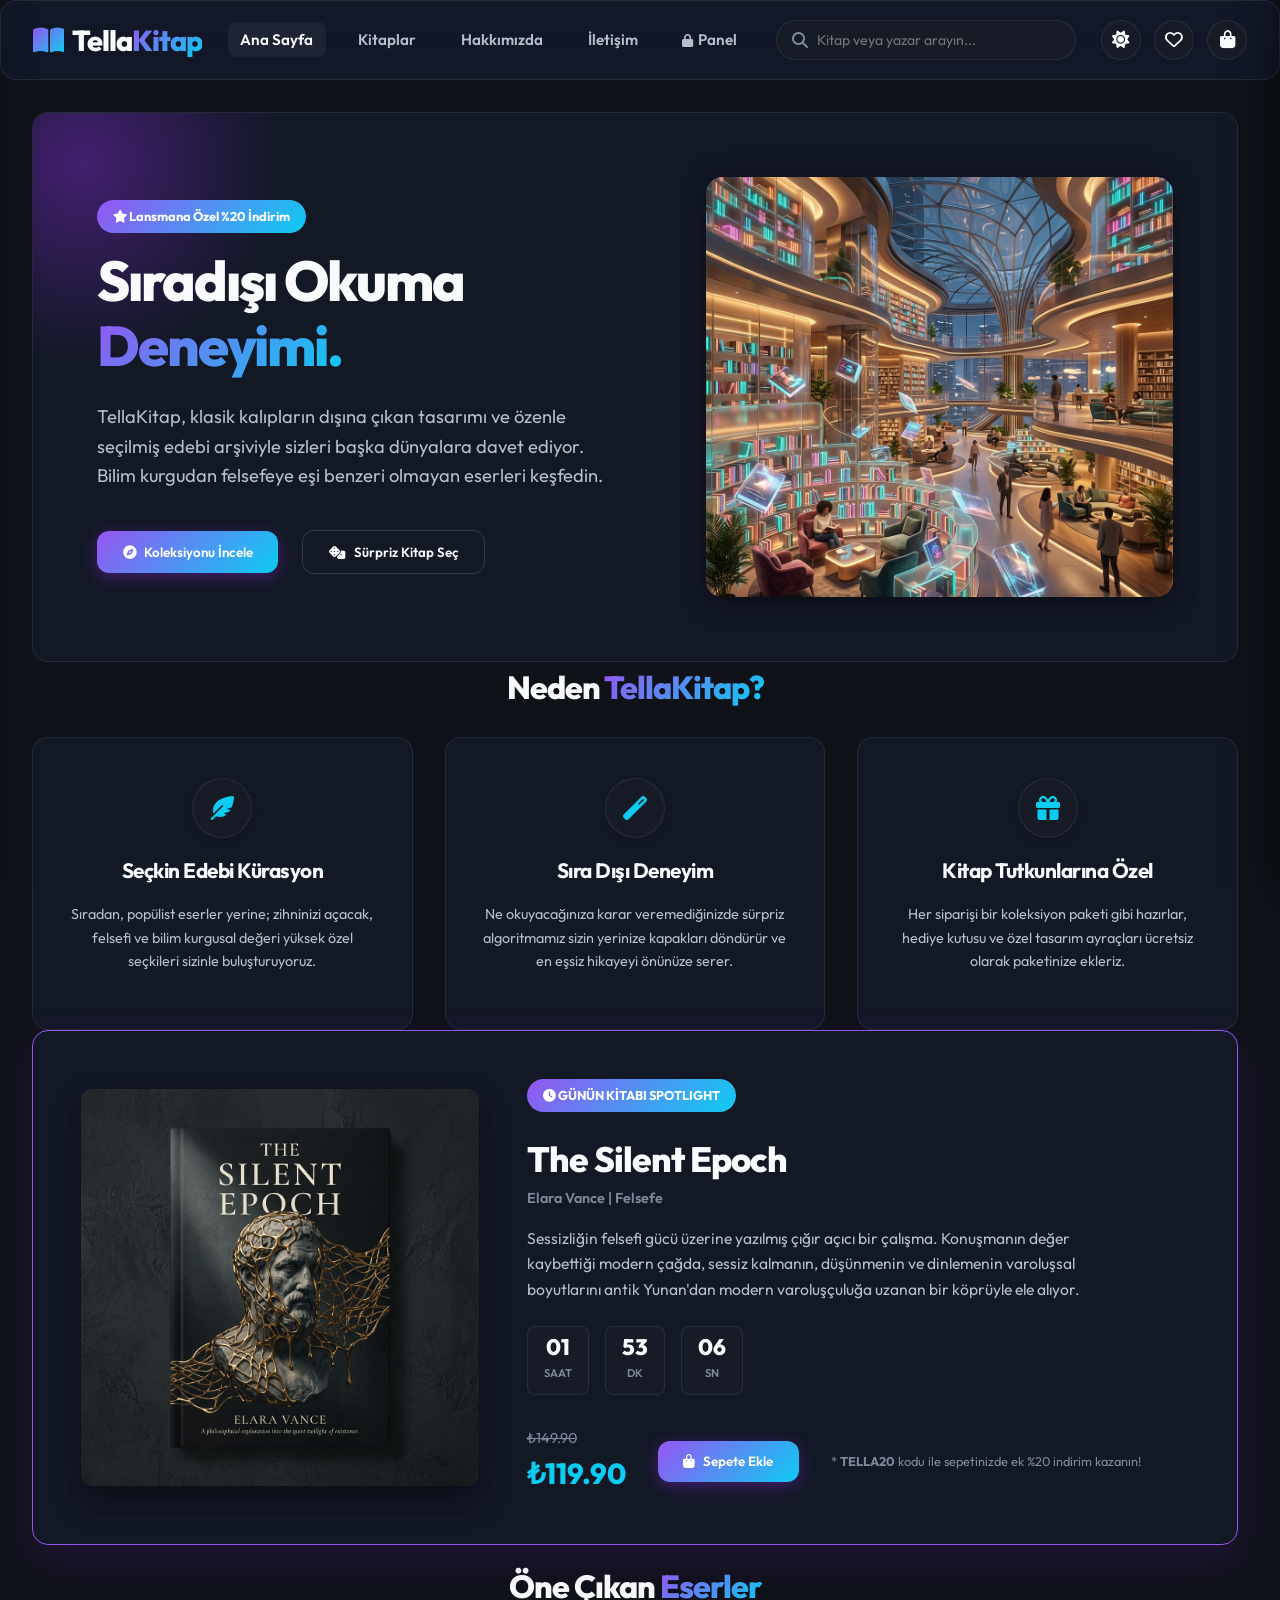
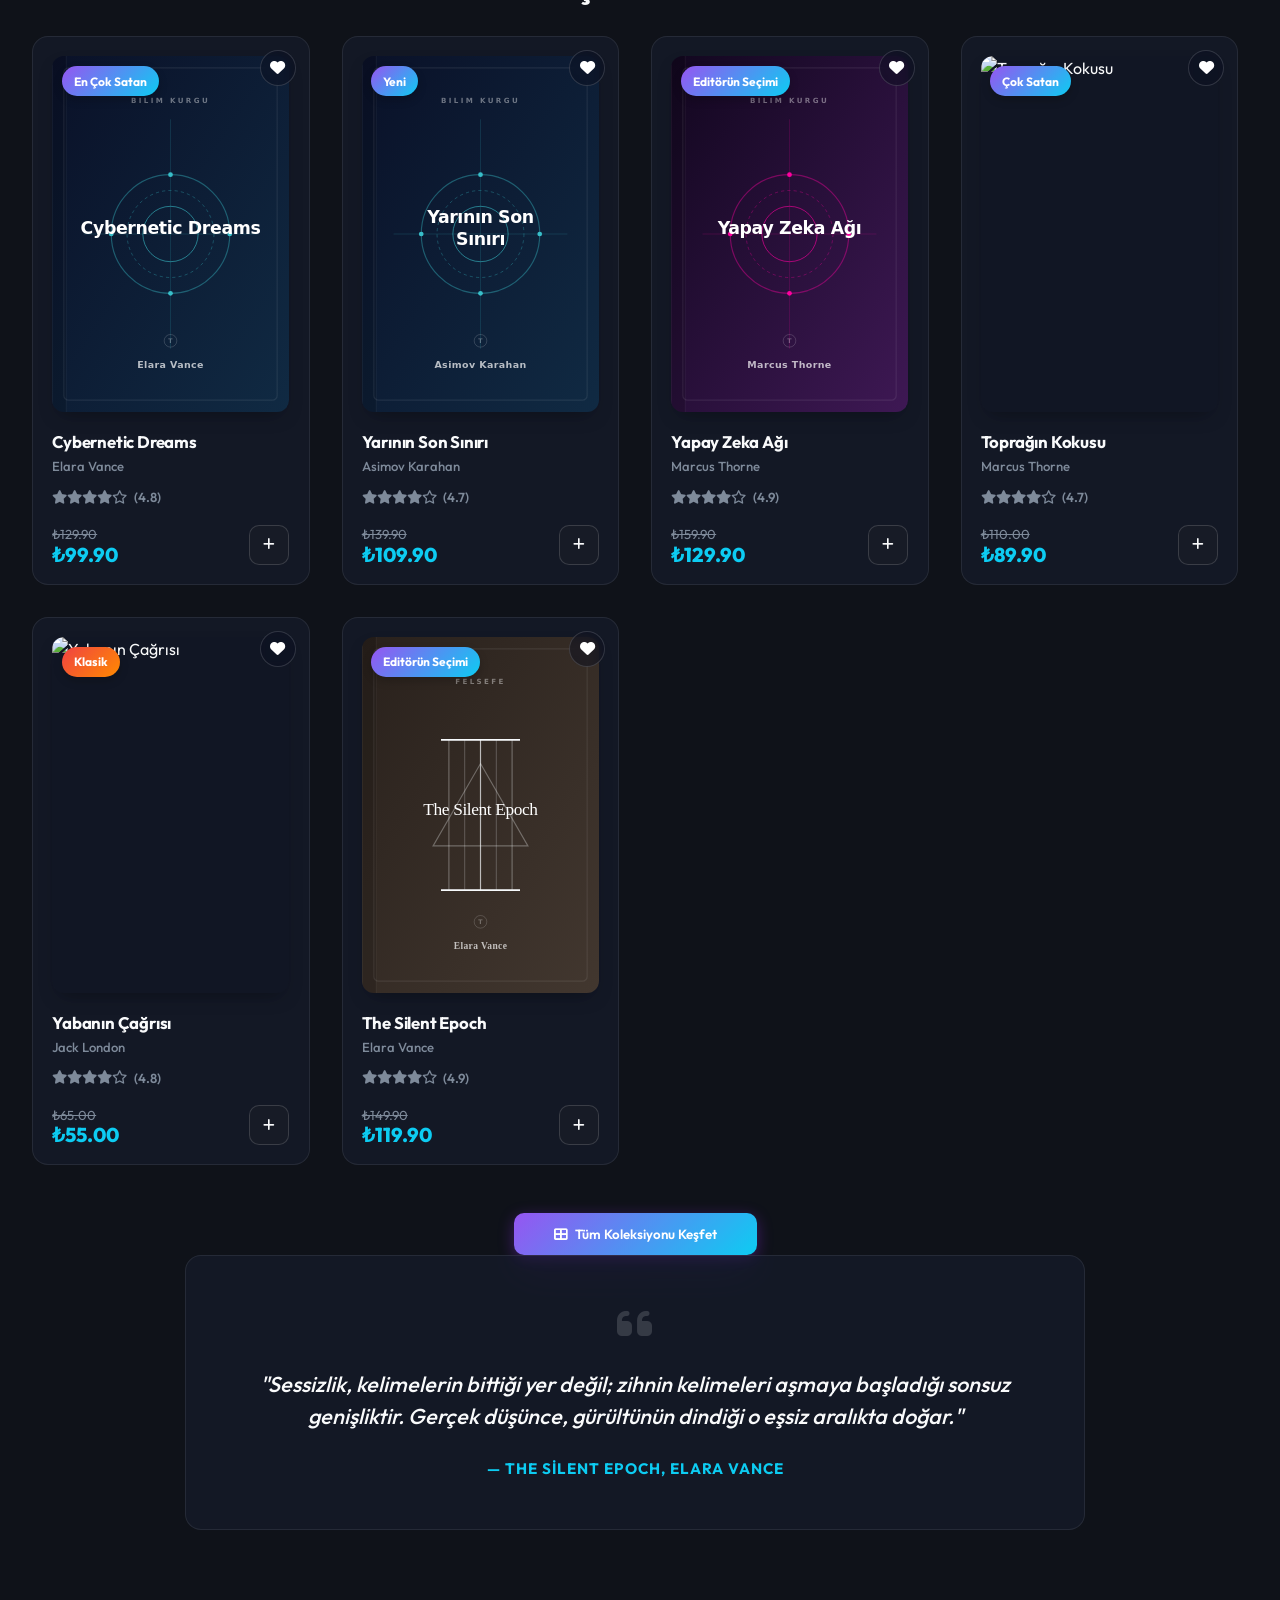
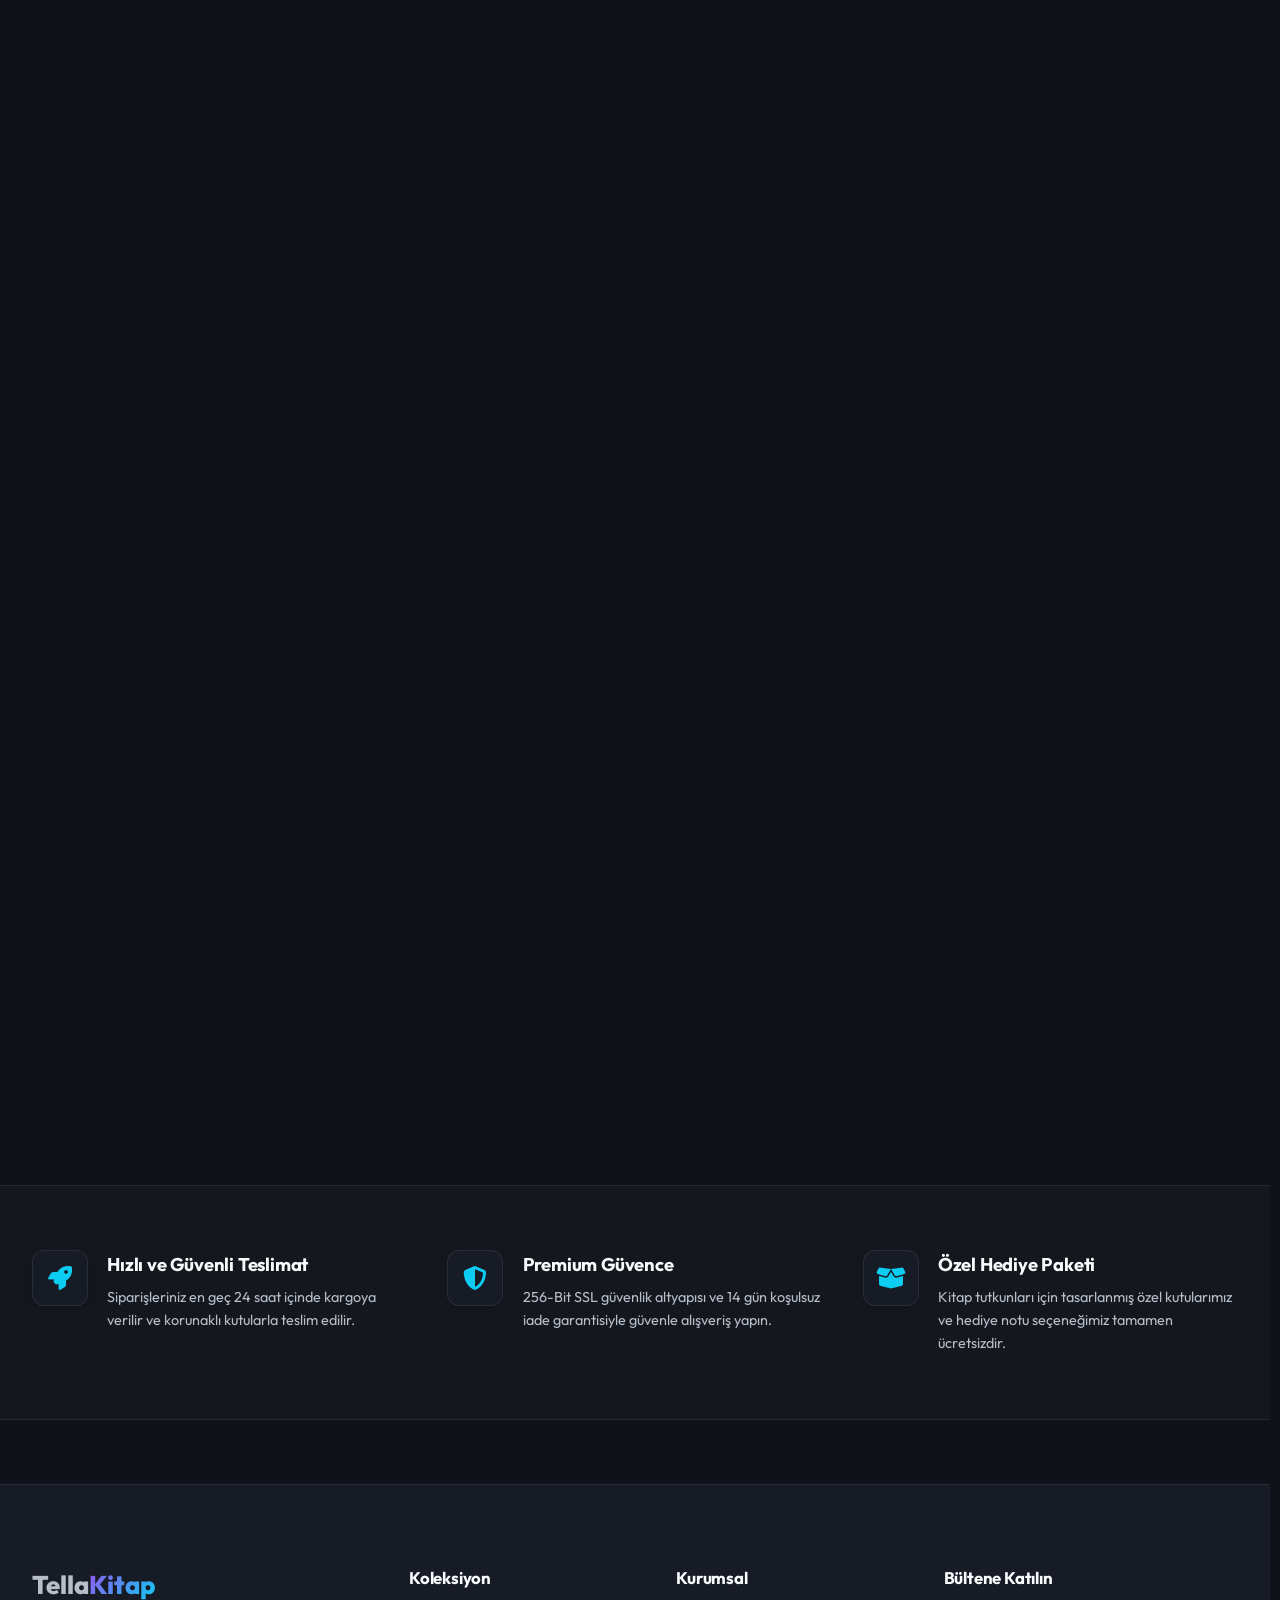
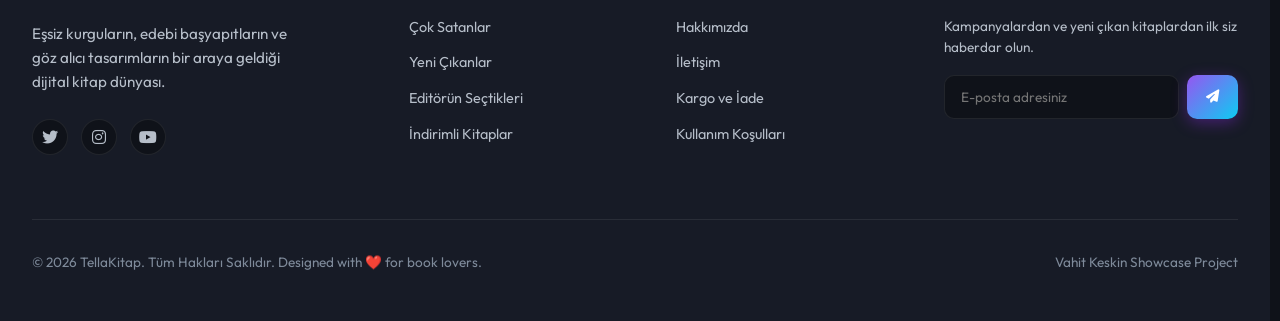
==== commit 4a0196a5: "Implement mobile navigation drawer, search sync, responsive detail cover caps, and scroll-tabbed adm" ====
--- a/index.html
+++ b/index.html
@@ -57,6 +57,10 @@
           <i class="fas fa-shopping-bag"></i>
           <span id="cart-badge" class="badge" style="display: none;">0</span>
         </button>
+
+        <button id="mobile-menu-btn" class="icon-btn mobile-only-btn" title="Menü">
+          <i class="fas fa-bars"></i>
+        </button>
       </div>
     </div>
   </header>
@@ -432,6 +436,32 @@
       </div>
     </div>
   </footer>
+
+  <!-- --- MOBILE NAVIGATION DRAWER --- -->
+  <div id="mobile-nav-backdrop" class="drawer-backdrop"></div>
+  <aside id="mobile-nav-drawer" class="mobile-nav-drawer">
+    <div class="mobile-nav-header">
+      <a href="#" class="logo" onclick="closeMobileNav(); switchView('home');">
+        <i class="fas fa-book-open"></i>
+        <span>Tella<span class="gradient-text">Kitap</span></span>
+      </a>
+      <button id="close-mobile-nav-btn" class="close-btn" title="Kapat"><i class="fas fa-times"></i></button>
+    </div>
+    
+    <div class="mobile-search-wrapper">
+      <i class="fas fa-search search-icon"></i>
+      <input type="search" id="mobile-search-input" class="search-bar" placeholder="Kitap veya yazar arayın..." autocomplete="off">
+      <div id="mobile-search-suggestions" class="search-suggestions"></div>
+    </div>
+    
+    <ul class="mobile-nav-links">
+      <li><span class="mobile-nav-link active" data-view="home">Ana Sayfa</span></li>
+      <li><span class="mobile-nav-link" data-view="shop">Kitaplar</span></li>
+      <li><span class="mobile-nav-link" data-view="about">Hakkımızda</span></li>
+      <li><span class="mobile-nav-link" data-view="contact">İletişim</span></li>
+      <li><a href="admin.html" class="mobile-nav-link"><i class="fas fa-lock" style="font-size:0.8rem; margin-right:2px;"></i> Panel</a></li>
+    </ul>
+  </aside>
 
   <!-- --- SHOPPING CART DRAWER --- -->
   <div id="cart-backdrop" class="drawer-backdrop"></div>
--- a/style.css
+++ b/style.css
@@ -2599,6 +2599,10 @@
 }
 
 /* --- MOBILE RESPONSIVENESS --- */
+.mobile-only-btn {
+  display: none !important;
+}
+
 @media (max-width: 1024px) {
   .hero-card {
     grid-template-columns: 1fr;
@@ -2638,6 +2642,19 @@
   .admin-sidebar {
     border-right: none;
     border-bottom: 1px solid var(--border-color);
+    padding: 1rem;
+    flex-direction: row;
+    overflow-x: auto;
+    white-space: nowrap;
+    gap: 0.8rem;
+  }
+  .admin-sidebar div {
+    display: none !important; /* Hide profile info block on mobile to save vertical space */
+  }
+  .admin-side-link {
+    flex: 0 0 auto;
+    padding: 0.6rem 1rem;
+    font-size: 0.85rem;
   }
 }
 
@@ -2649,10 +2666,15 @@
     padding: 0 1.2rem;
   }
   .main-nav {
-    display: none;
+    display: none !important;
   }
   .search-wrapper {
-    display: none;
+    display: none !important;
+  }
+  .mobile-only-btn {
+    display: flex !important;
+    align-items: center;
+    justify-content: center;
   }
   .hero-content h1 {
     font-size: 2.5rem;
@@ -2671,4 +2693,112 @@
   .dialog-title {
     font-size: 1.5rem;
   }
-}
+  .detail-cover-wrapper {
+    max-width: 280px;
+    margin: 0 auto 1.5rem auto;
+  }
+}
+
+/* --- MOBILE NAVIGATION DRAWER --- */
+.mobile-nav-drawer {
+  position: fixed;
+  top: 0;
+  left: 0;
+  width: 320px;
+  max-width: 100vw;
+  height: 100vh;
+  z-index: 200;
+  background: var(--bg-surface-solid);
+  border-right: 1px solid var(--border-color);
+  box-shadow: var(--drawer-shadow);
+  backdrop-filter: var(--glass-blur);
+  -webkit-backdrop-filter: var(--glass-blur);
+  display: flex;
+  flex-direction: column;
+  transform: translateX(-100%);
+  transition: transform 0.4s cubic-bezier(0.25, 0.8, 0.25, 1);
+  padding: 1.5rem 2rem;
+  gap: 1.5rem;
+}
+
+.mobile-nav-drawer.open {
+  transform: translateX(0);
+}
+
+.mobile-nav-header {
+  display: flex;
+  justify-content: space-between;
+  align-items: center;
+  border-bottom: 1px solid var(--border-color);
+  padding-bottom: 1rem;
+}
+
+.mobile-search-wrapper {
+  position: relative;
+  width: 100%;
+}
+
+.mobile-search-wrapper .search-bar {
+  width: 100%;
+  padding: 0.75rem 1rem 0.75rem 2.5rem;
+  background: var(--bg-app);
+  border: 1px solid var(--border-color);
+  border-radius: 12px;
+  height: 42px;
+  color: var(--text-primary);
+  font-size: 0.85rem;
+  transition: border-color 0.3s ease;
+}
+
+.mobile-search-wrapper .search-bar:focus {
+  border-color: var(--accent-color);
+}
+
+.mobile-search-wrapper .search-icon {
+  position: absolute;
+  left: 1rem;
+  top: 50%;
+  transform: translateY(-50%);
+  color: var(--text-muted);
+  font-size: 0.9rem;
+}
+
+.mobile-search-wrapper .search-suggestions {
+  position: absolute;
+  top: 100%;
+  left: 0;
+  width: 100%;
+  background: var(--bg-surface-solid);
+  border: 1px solid var(--border-color);
+  border-radius: 12px;
+  margin-top: 0.5rem;
+  z-index: 10;
+  max-height: 250px;
+  overflow-y: auto;
+  box-shadow: var(--card-shadow);
+  display: none;
+}
+
+.mobile-nav-links {
+  list-style: none;
+  display: flex;
+  flex-direction: column;
+  gap: 1.2rem;
+}
+
+.mobile-nav-link {
+  font-size: 1.1rem;
+  font-weight: 700;
+  color: var(--text-primary);
+  text-decoration: none;
+  cursor: pointer;
+  display: block;
+  padding: 0.5rem 0;
+  transition: color 0.3s ease, padding-left 0.3s ease;
+}
+
+.mobile-nav-link:hover,
+.mobile-nav-link.active {
+  color: var(--accent-secondary);
+  padding-left: 5px;
+}
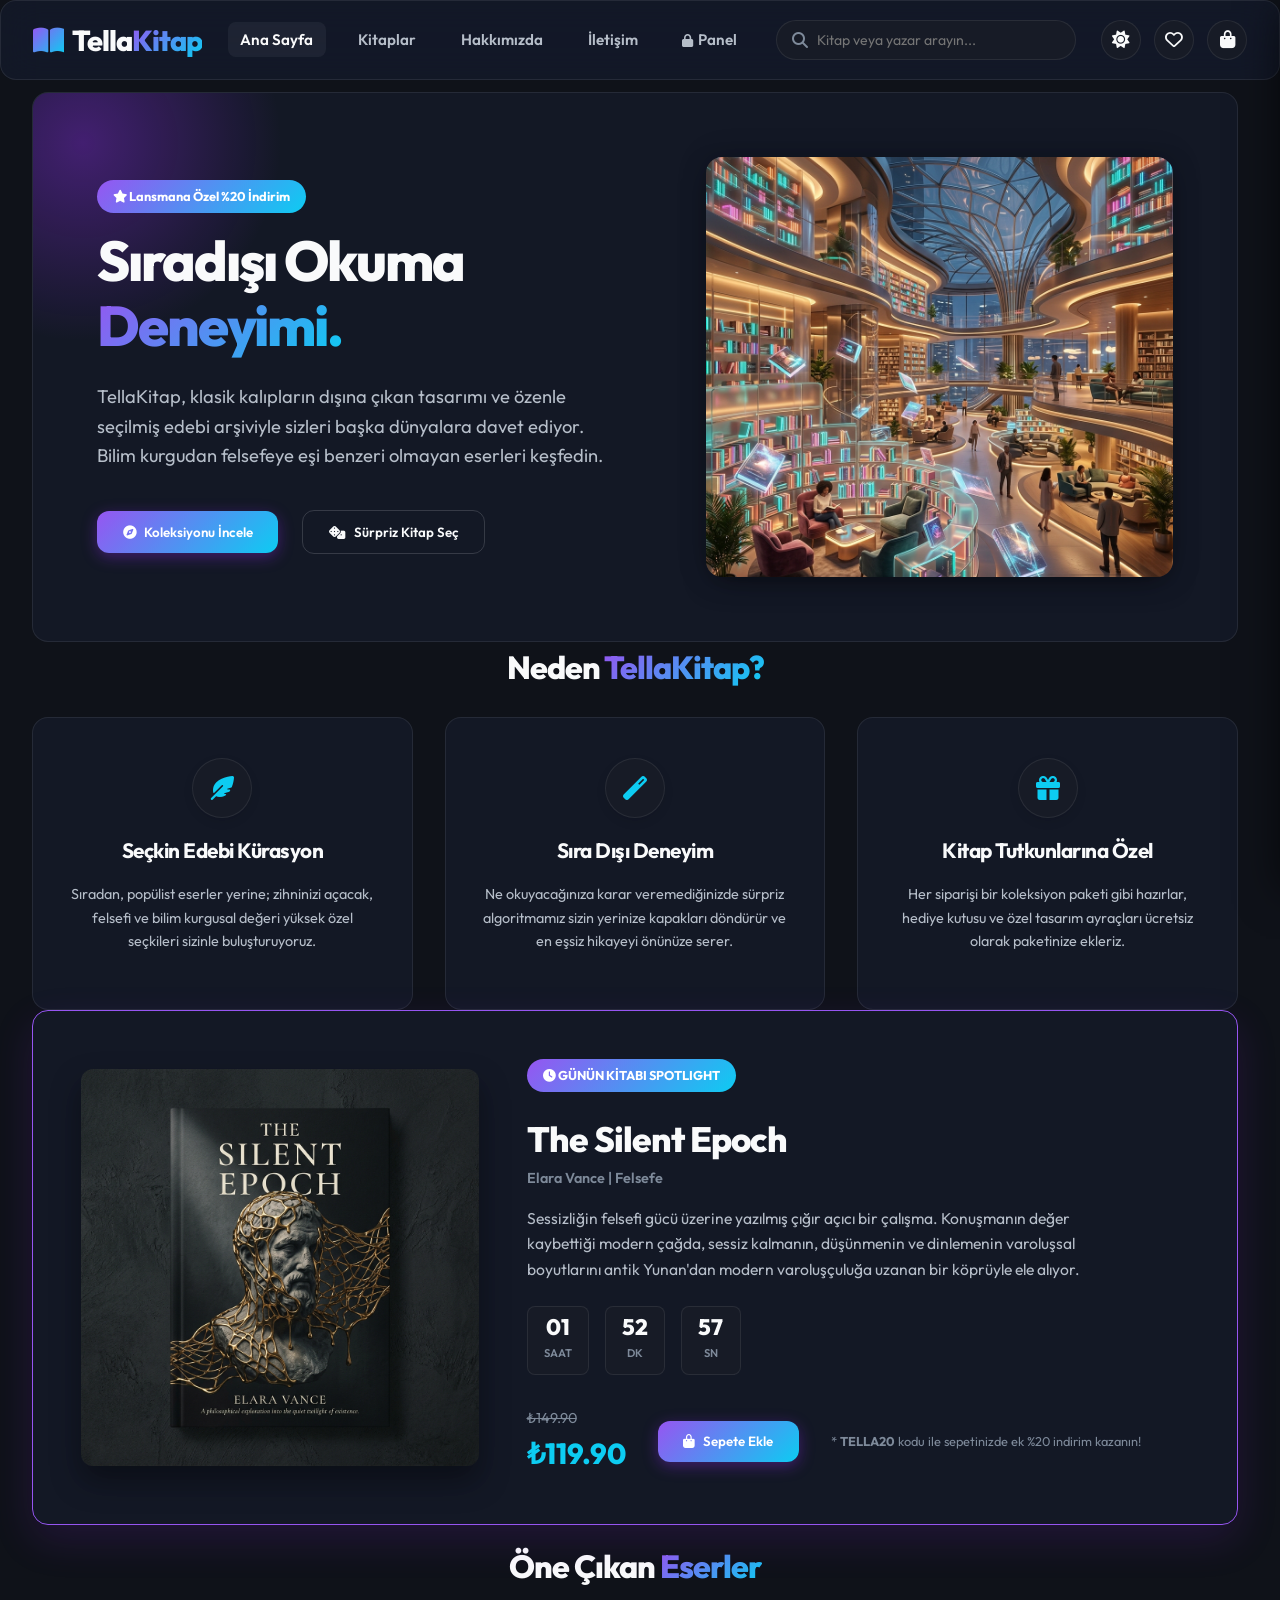
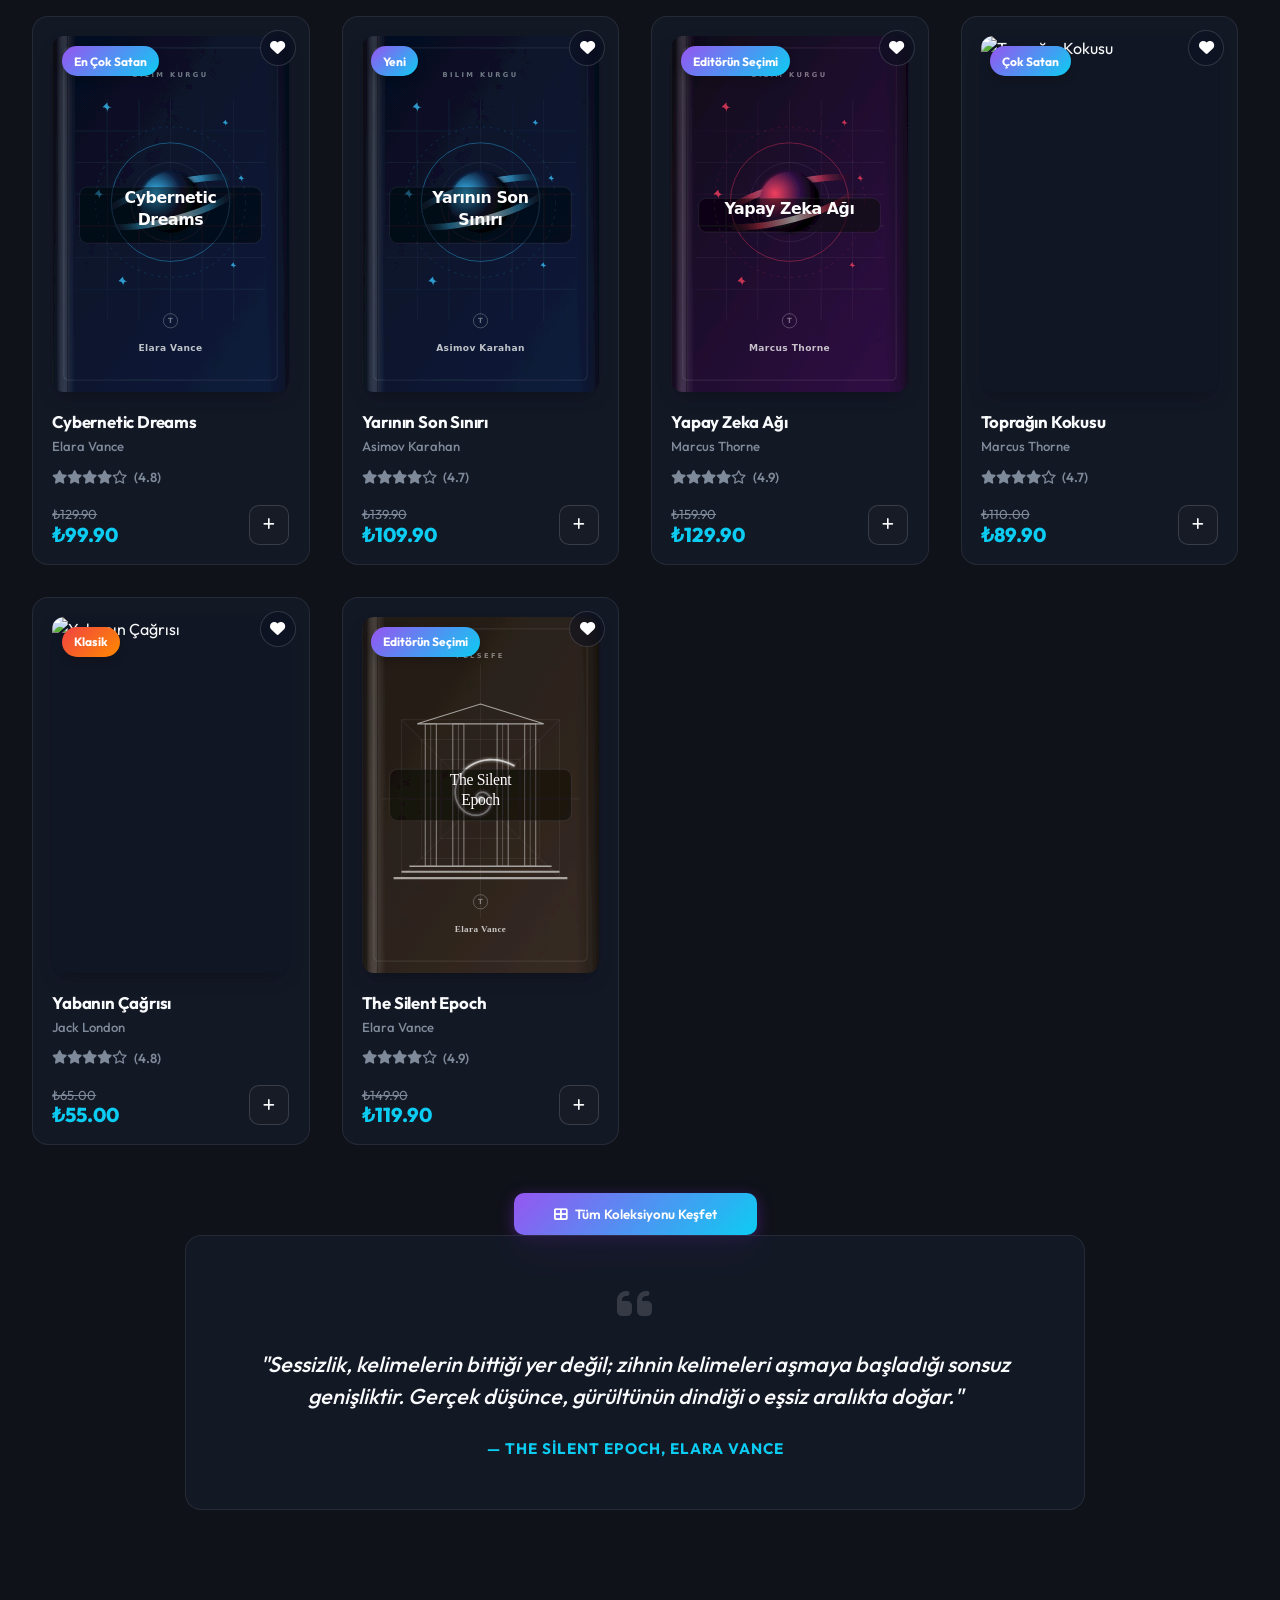
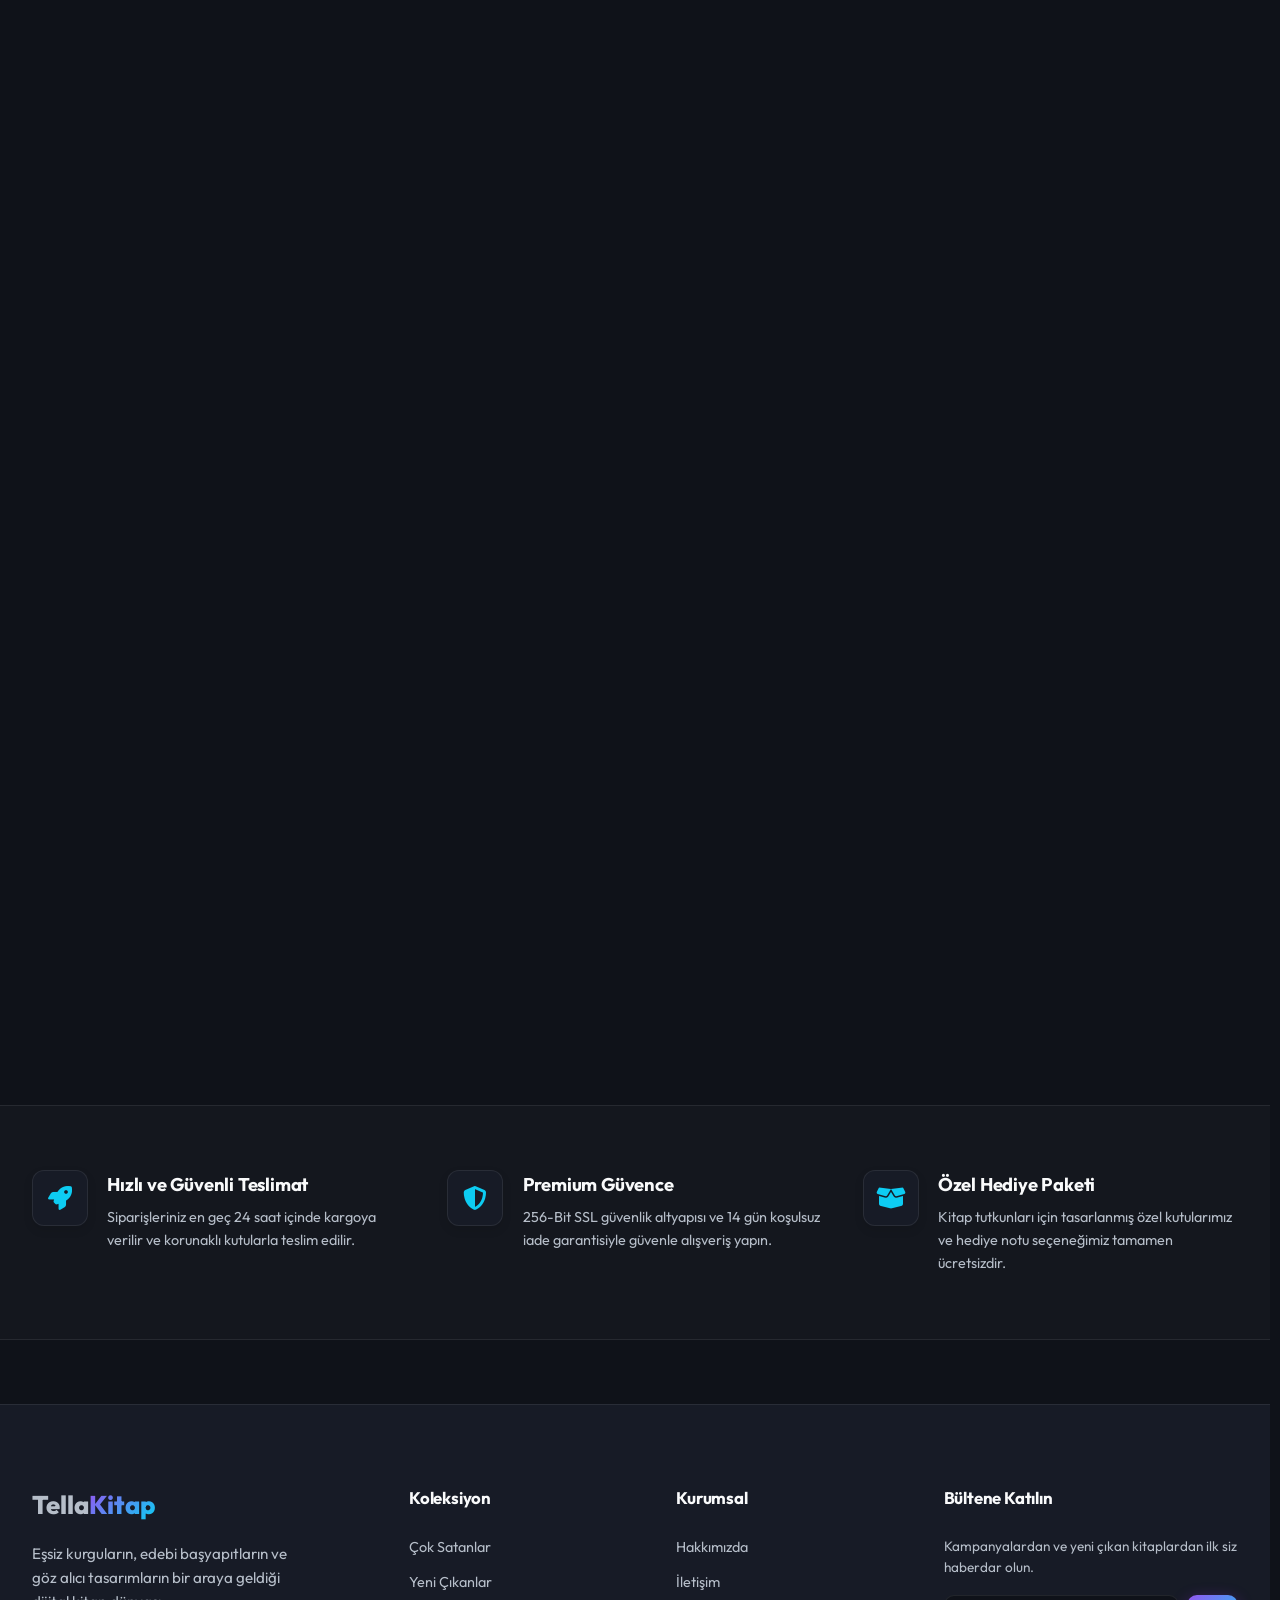
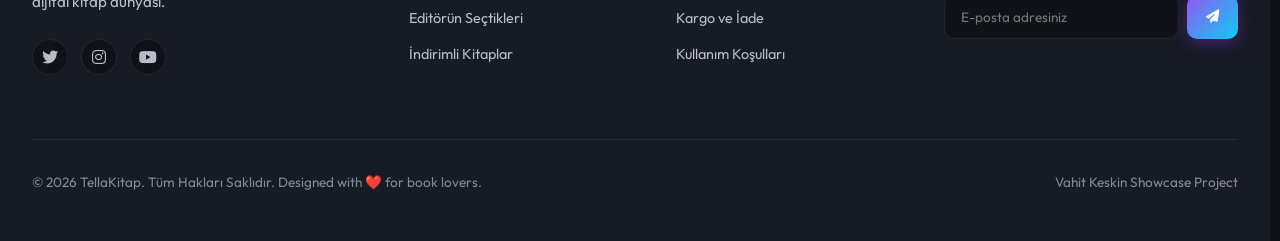
==== commit b2fdd074: "Implement mobile bottom navigation bar and header search toggle overlay" ====
--- a/index.html
+++ b/index.html
@@ -58,12 +58,21 @@
           <span id="cart-badge" class="badge" style="display: none;">0</span>
         </button>
 
-        <button id="mobile-menu-btn" class="icon-btn mobile-only-btn" title="Menü">
-          <i class="fas fa-bars"></i>
+        <button id="mobile-search-toggle-btn" class="icon-btn mobile-only-btn" title="Arama Yap">
+          <i class="fas fa-search"></i>
         </button>
       </div>
     </div>
   </header>
+
+  <!-- Mobile Search Overlay (Toggled via search icon on mobile) -->
+  <div id="mobile-search-overlay" class="mobile-search-overlay">
+    <div class="container">
+      <i class="fas fa-search search-icon"></i>
+      <input type="search" id="mobile-search-input" class="search-bar" placeholder="Kitap veya yazar arayın..." autocomplete="off">
+      <div id="mobile-search-suggestions" class="search-suggestions"></div>
+    </div>
+  </div>
 
   <!-- ================= SPA VIEWS CONTAINER ================= -->
   <main>
@@ -436,32 +445,6 @@
       </div>
     </div>
   </footer>
-
-  <!-- --- MOBILE NAVIGATION DRAWER --- -->
-  <div id="mobile-nav-backdrop" class="drawer-backdrop"></div>
-  <aside id="mobile-nav-drawer" class="mobile-nav-drawer">
-    <div class="mobile-nav-header">
-      <a href="#" class="logo" onclick="closeMobileNav(); switchView('home');">
-        <i class="fas fa-book-open"></i>
-        <span>Tella<span class="gradient-text">Kitap</span></span>
-      </a>
-      <button id="close-mobile-nav-btn" class="close-btn" title="Kapat"><i class="fas fa-times"></i></button>
-    </div>
-    
-    <div class="mobile-search-wrapper">
-      <i class="fas fa-search search-icon"></i>
-      <input type="search" id="mobile-search-input" class="search-bar" placeholder="Kitap veya yazar arayın..." autocomplete="off">
-      <div id="mobile-search-suggestions" class="search-suggestions"></div>
-    </div>
-    
-    <ul class="mobile-nav-links">
-      <li><span class="mobile-nav-link active" data-view="home">Ana Sayfa</span></li>
-      <li><span class="mobile-nav-link" data-view="shop">Kitaplar</span></li>
-      <li><span class="mobile-nav-link" data-view="about">Hakkımızda</span></li>
-      <li><span class="mobile-nav-link" data-view="contact">İletişim</span></li>
-      <li><a href="admin.html" class="mobile-nav-link"><i class="fas fa-lock" style="font-size:0.8rem; margin-right:2px;"></i> Panel</a></li>
-    </ul>
-  </aside>
 
   <!-- --- SHOPPING CART DRAWER --- -->
   <div id="cart-backdrop" class="drawer-backdrop"></div>
@@ -630,6 +613,32 @@
 
 
 
+  <!-- --- MOBILE BOTTOM NAVIGATION --- -->
+  <nav class="mobile-bottom-nav">
+    <div class="mobile-bottom-nav-item active" data-target="home">
+      <i class="fas fa-home"></i>
+      <span>Ana Sayfa</span>
+    </div>
+    <div class="mobile-bottom-nav-item" data-target="shop">
+      <i class="fas fa-th-large"></i>
+      <span>Kitaplar</span>
+    </div>
+    <div class="mobile-bottom-nav-item" id="mobile-nav-wishlist">
+      <i class="fas fa-heart"></i>
+      <span>Favoriler</span>
+      <span id="mobile-wishlist-badge" class="nav-badge" style="display: none;">0</span>
+    </div>
+    <div class="mobile-bottom-nav-item" id="mobile-nav-cart">
+      <i class="fas fa-shopping-bag"></i>
+      <span>Sepetim</span>
+      <span id="mobile-cart-badge" class="nav-badge" style="display: none;">0</span>
+    </div>
+    <div class="mobile-bottom-nav-item" id="mobile-nav-admin">
+      <i class="fas fa-user-shield"></i>
+      <span>Panel</span>
+    </div>
+  </nav>
+
   <!-- --- MAIN SCRIPT --- -->
   <script src="app.js"></script>
 </body>
--- a/style.css
+++ b/style.css
@@ -395,7 +395,7 @@
 
 /* --- ANA SAYFA (HOME VIEW) --- */
 .home-layout {
-  margin-top: calc(var(--header-height) + 2rem);
+  margin-top: calc(var(--header-height) + 0.75rem);
   margin-bottom: 4rem;
   display: flex;
   flex-direction: column;
@@ -640,7 +640,7 @@
 
 /* --- MAĞAZA (SHOP VIEW) --- */
 .shop-layout {
-  margin-top: calc(var(--header-height) + 2rem);
+  margin-top: calc(var(--header-height) + 0.75rem);
   display: grid;
   grid-template-columns: 280px 1fr;
   gap: 2.5rem;
@@ -1023,7 +1023,7 @@
 
 /* --- HAKKIMIZDA (ABOUT VIEW) --- */
 .about-layout {
-  margin-top: calc(var(--header-height) + 2rem);
+  margin-top: calc(var(--header-height) + 0.75rem);
   margin-bottom: 4rem;
   display: flex;
   flex-direction: column;
@@ -1138,7 +1138,7 @@
 
 /* --- İLETİŞİM (CONTACT VIEW) --- */
 .contact-layout {
-  margin-top: calc(var(--header-height) + 2rem);
+  margin-top: calc(var(--header-height) + 0.75rem);
   margin-bottom: 4rem;
   display: grid;
   grid-template-columns: 1.2fr 1fr;
@@ -1282,7 +1282,7 @@
    --- DEDICATED DETAIL.HTML PAGE STYLES ---
    ========================================== */
 .detail-layout {
-  margin-top: calc(var(--header-height) + 2rem);
+  margin-top: calc(var(--header-height) + 0.75rem);
   margin-bottom: 6rem;
   display: grid;
   grid-template-columns: 1.1fr 1.8fr;
@@ -2662,6 +2662,9 @@
   :root {
     --header-height: 70px;
   }
+  body {
+    padding-bottom: 60px; /* Spacing for bottom nav bar */
+  }
   .container {
     padding: 0 1.2rem;
   }
@@ -2697,108 +2700,145 @@
     max-width: 280px;
     margin: 0 auto 1.5rem auto;
   }
-}
-
-/* --- MOBILE NAVIGATION DRAWER --- */
-.mobile-nav-drawer {
+  .sticky-buy-bar {
+    bottom: 60px !important; /* Sit exactly on top of bottom nav */
+  }
+  .mobile-bottom-nav {
+    display: flex !important;
+  }
+}
+
+/* --- MOBILE BOTTOM NAVIGATION --- */
+.mobile-bottom-nav {
   position: fixed;
-  top: 0;
+  bottom: 0;
   left: 0;
-  width: 320px;
-  max-width: 100vw;
-  height: 100vh;
-  z-index: 200;
+  right: 0;
+  height: 60px;
   background: var(--bg-surface-solid);
-  border-right: 1px solid var(--border-color);
-  box-shadow: var(--drawer-shadow);
-  backdrop-filter: var(--glass-blur);
-  -webkit-backdrop-filter: var(--glass-blur);
+  border-top: 1px solid var(--border-color);
+  display: none;
+  justify-content: space-around;
+  align-items: center;
+  z-index: 150;
+  box-shadow: 0 -4px 20px rgba(0, 0, 0, 0.25);
+}
+
+.mobile-bottom-nav-item {
   display: flex;
   flex-direction: column;
-  transform: translateX(-100%);
-  transition: transform 0.4s cubic-bezier(0.25, 0.8, 0.25, 1);
-  padding: 1.5rem 2rem;
-  gap: 1.5rem;
-}
-
-.mobile-nav-drawer.open {
-  transform: translateX(0);
-}
-
-.mobile-nav-header {
-  display: flex;
-  justify-content: space-between;
-  align-items: center;
+  align-items: center;
+  justify-content: center;
+  color: var(--text-muted);
+  font-size: 0.65rem;
+  font-weight: 700;
+  gap: 3px;
+  flex: 1;
+  height: 100%;
+  cursor: pointer;
+  position: relative;
+  transition: color 0.2s ease, transform 0.2s ease;
+}
+
+.mobile-bottom-nav-item i {
+  font-size: 1.2rem;
+}
+
+.mobile-bottom-nav-item:active {
+  transform: scale(0.92);
+}
+
+.mobile-bottom-nav-item.active {
+  color: var(--accent-secondary);
+}
+
+.mobile-bottom-nav-item .nav-badge {
+  position: absolute;
+  top: 5px;
+  right: 22%;
+  background: var(--accent-color);
+  color: #ffffff;
+  font-size: 0.62rem;
+  font-weight: 800;
+  padding: 1px 4px;
+  border-radius: 10px;
+  min-width: 14px;
+  text-align: center;
+  border: 1.5px solid var(--bg-surface-solid);
+  box-shadow: 0 2px 5px rgba(0, 0, 0, 0.2);
+}
+
+/* --- MOBILE SEARCH OVERLAY --- */
+.mobile-search-overlay {
+  position: fixed;
+  top: 70px; /* Matches mobile header height */
+  left: 0;
+  width: 100vw;
+  height: 56px;
+  background: var(--bg-surface-solid);
   border-bottom: 1px solid var(--border-color);
-  padding-bottom: 1rem;
-}
-
-.mobile-search-wrapper {
+  display: none;
+  align-items: center;
+  z-index: 90;
+  padding: 0 1.2rem;
+  box-shadow: 0 4px 10px rgba(0, 0, 0, 0.15);
+  animation: slideDownOverlay 0.3s cubic-bezier(0.16, 1, 0.3, 1) forwards;
+}
+
+@keyframes slideDownOverlay {
+  from { transform: translateY(-20px); opacity: 0; }
+  to { transform: translateY(0); opacity: 1; }
+}
+
+.mobile-search-overlay.open {
+  display: flex;
+}
+
+.mobile-search-overlay .container {
   position: relative;
   width: 100%;
-}
-
-.mobile-search-wrapper .search-bar {
-  width: 100%;
-  padding: 0.75rem 1rem 0.75rem 2.5rem;
+  padding: 0;
+  display: flex;
+  align-items: center;
+}
+
+.mobile-search-overlay .search-bar {
+  width: 100%;
+  padding: 0.55rem 1rem 0.55rem 2.4rem;
   background: var(--bg-app);
   border: 1px solid var(--border-color);
-  border-radius: 12px;
-  height: 42px;
+  border-radius: 10px;
+  height: 38px;
   color: var(--text-primary);
   font-size: 0.85rem;
-  transition: border-color 0.3s ease;
-}
-
-.mobile-search-wrapper .search-bar:focus {
+  transition: border-color 0.2s ease;
+}
+
+.mobile-search-overlay .search-bar:focus {
   border-color: var(--accent-color);
 }
 
-.mobile-search-wrapper .search-icon {
+.mobile-search-overlay .search-icon {
   position: absolute;
-  left: 1rem;
+  left: 0.9rem;
   top: 50%;
   transform: translateY(-50%);
   color: var(--text-muted);
-  font-size: 0.9rem;
-}
-
-.mobile-search-wrapper .search-suggestions {
+  font-size: 0.85rem;
+}
+
+.mobile-search-overlay .search-suggestions {
   position: absolute;
-  top: 100%;
+  top: 42px;
   left: 0;
   width: 100%;
   background: var(--bg-surface-solid);
   border: 1px solid var(--border-color);
-  border-radius: 12px;
-  margin-top: 0.5rem;
-  z-index: 10;
-  max-height: 250px;
+  border-radius: 10px;
+  margin-top: 0.3rem;
+  z-index: 120;
+  max-height: 240px;
   overflow-y: auto;
   box-shadow: var(--card-shadow);
   display: none;
 }
-
-.mobile-nav-links {
-  list-style: none;
-  display: flex;
-  flex-direction: column;
-  gap: 1.2rem;
-}
-
-.mobile-nav-link {
-  font-size: 1.1rem;
-  font-weight: 700;
-  color: var(--text-primary);
-  text-decoration: none;
-  cursor: pointer;
-  display: block;
-  padding: 0.5rem 0;
-  transition: color 0.3s ease, padding-left 0.3s ease;
-}
-
-.mobile-nav-link:hover,
-.mobile-nav-link.active {
-  color: var(--accent-secondary);
-  padding-left: 5px;
-}
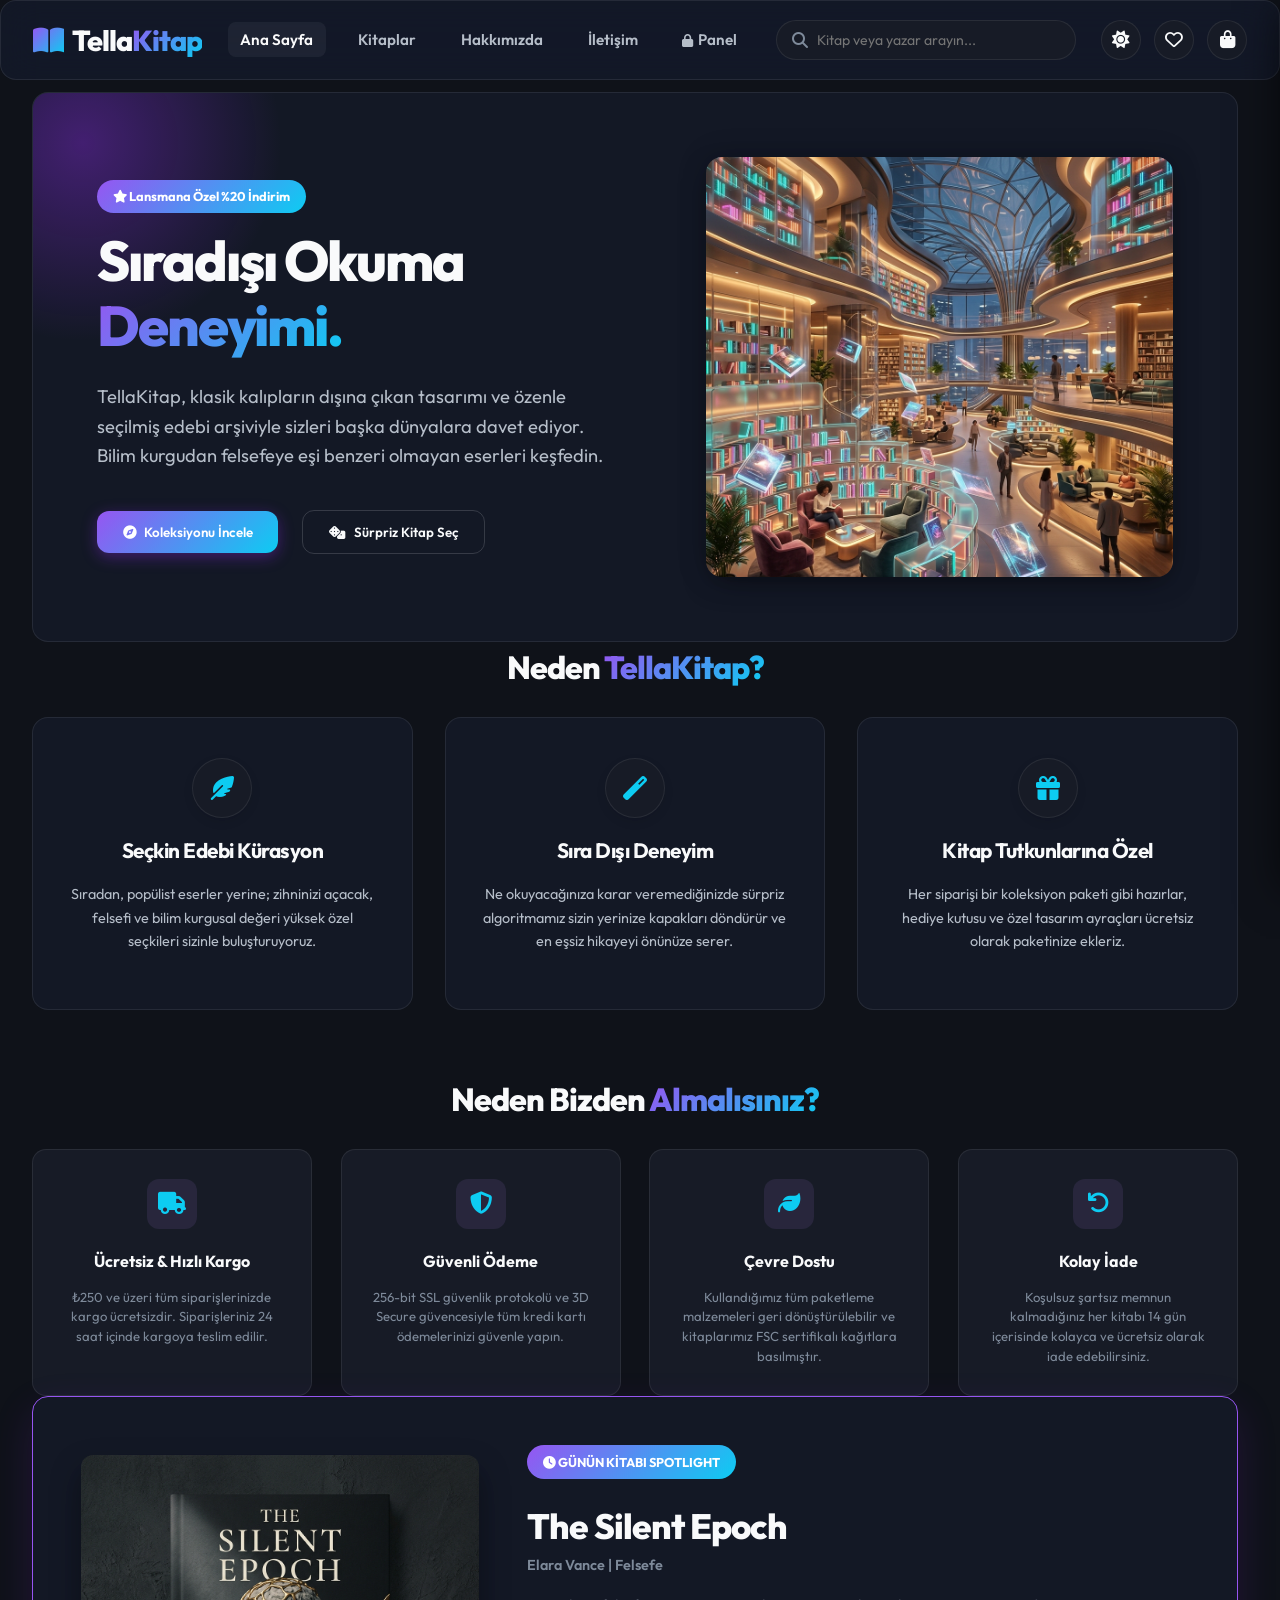
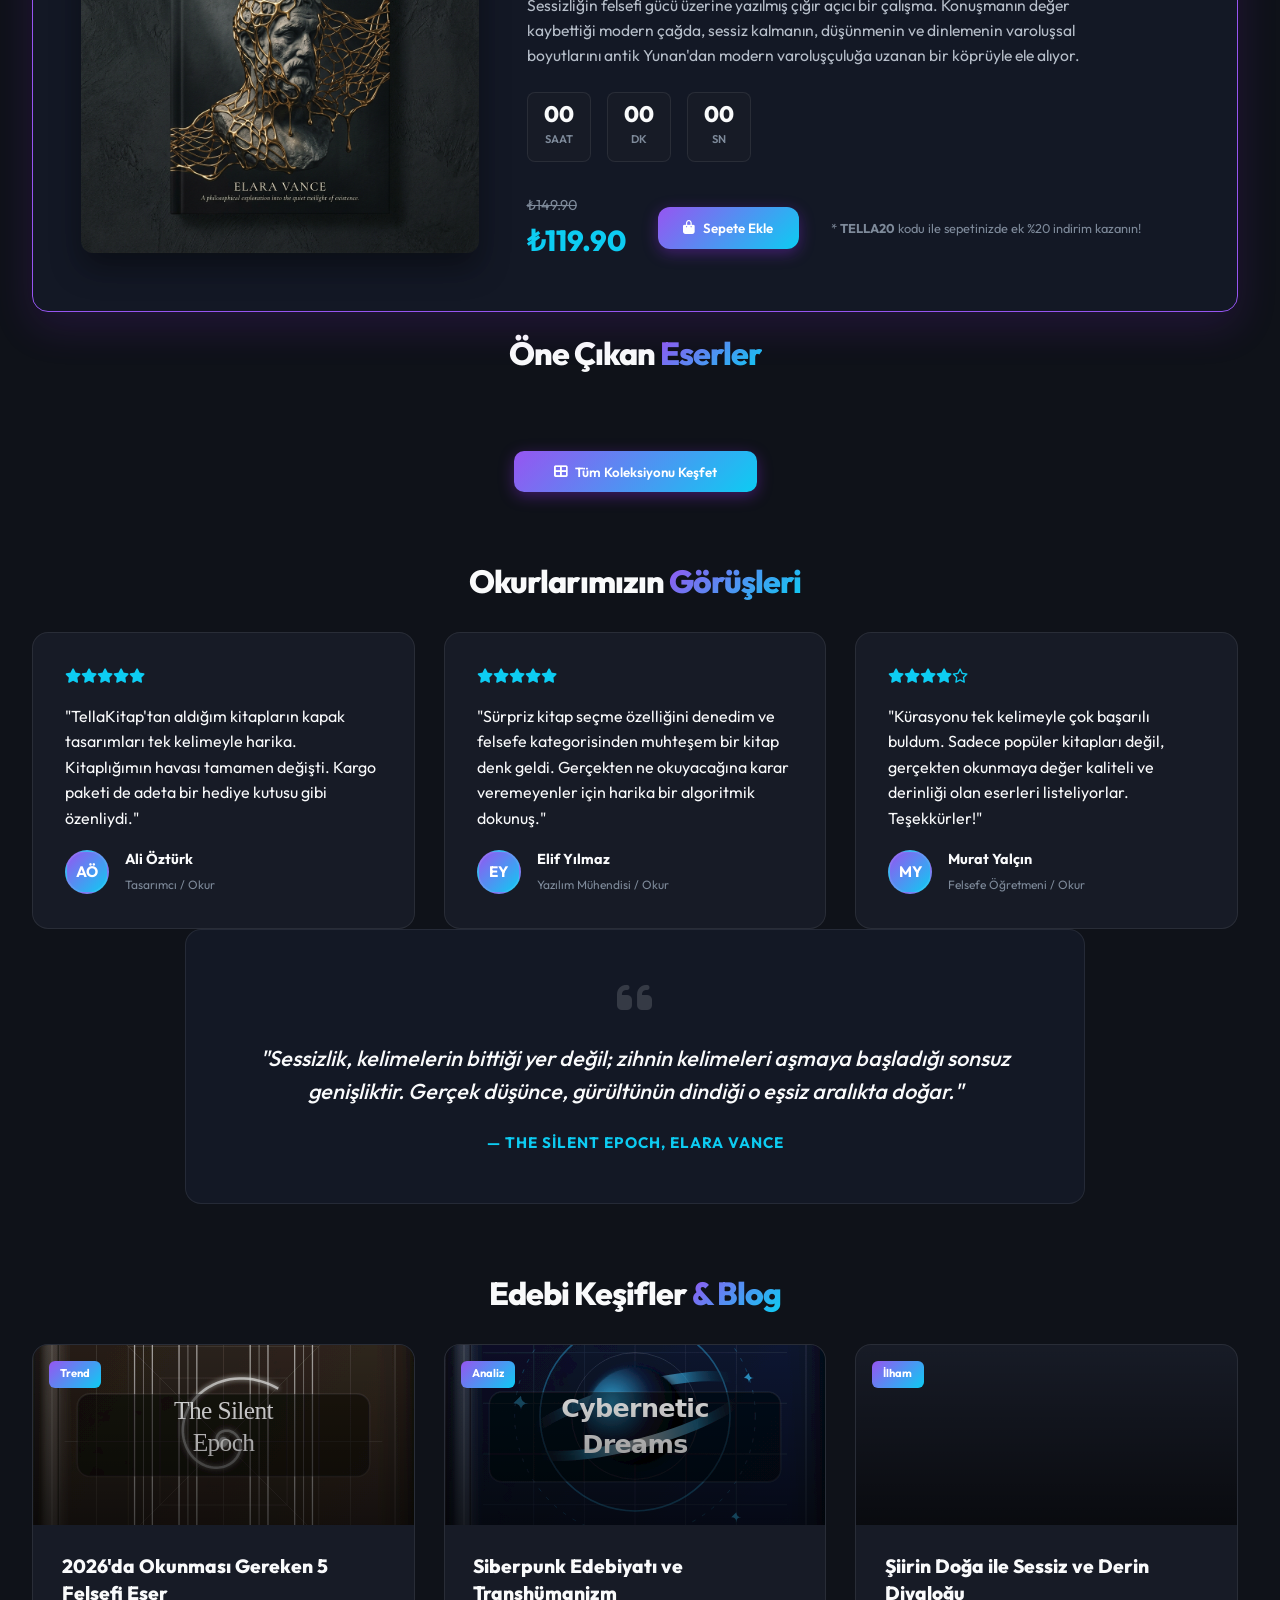
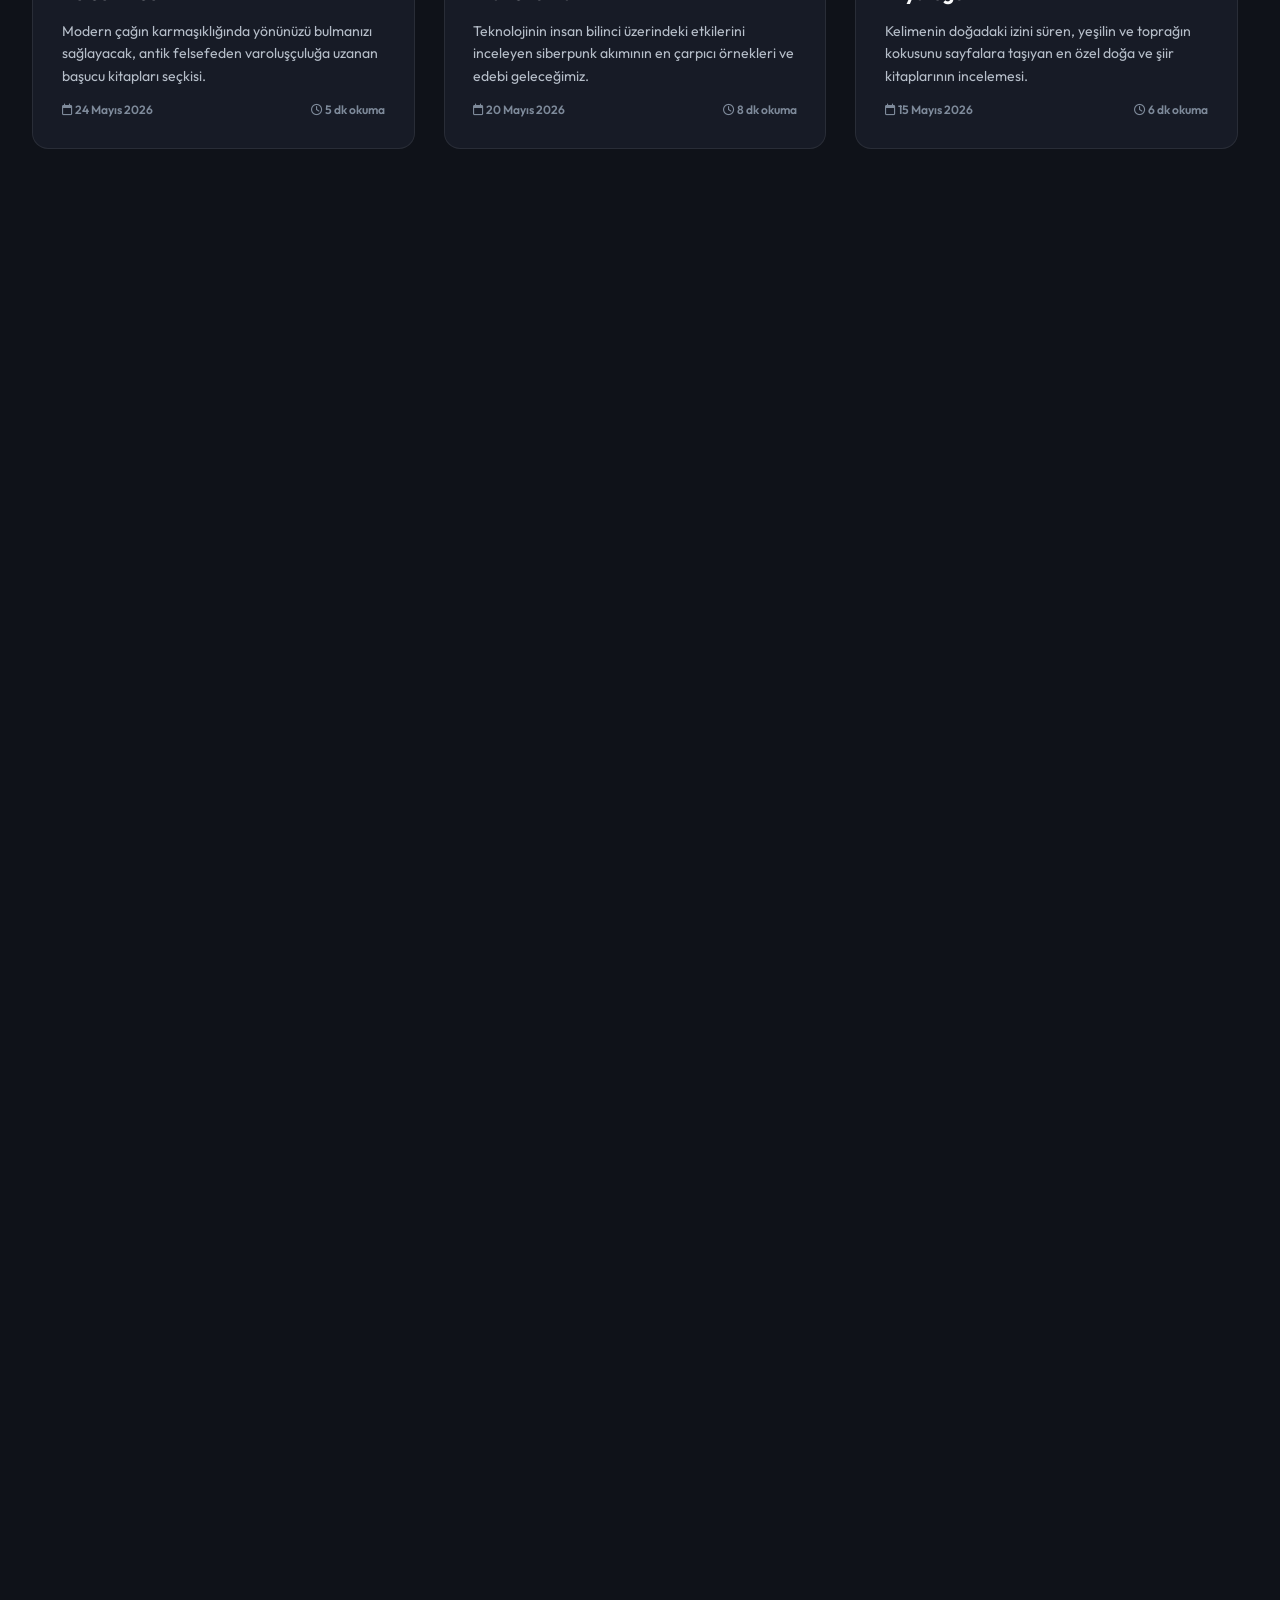
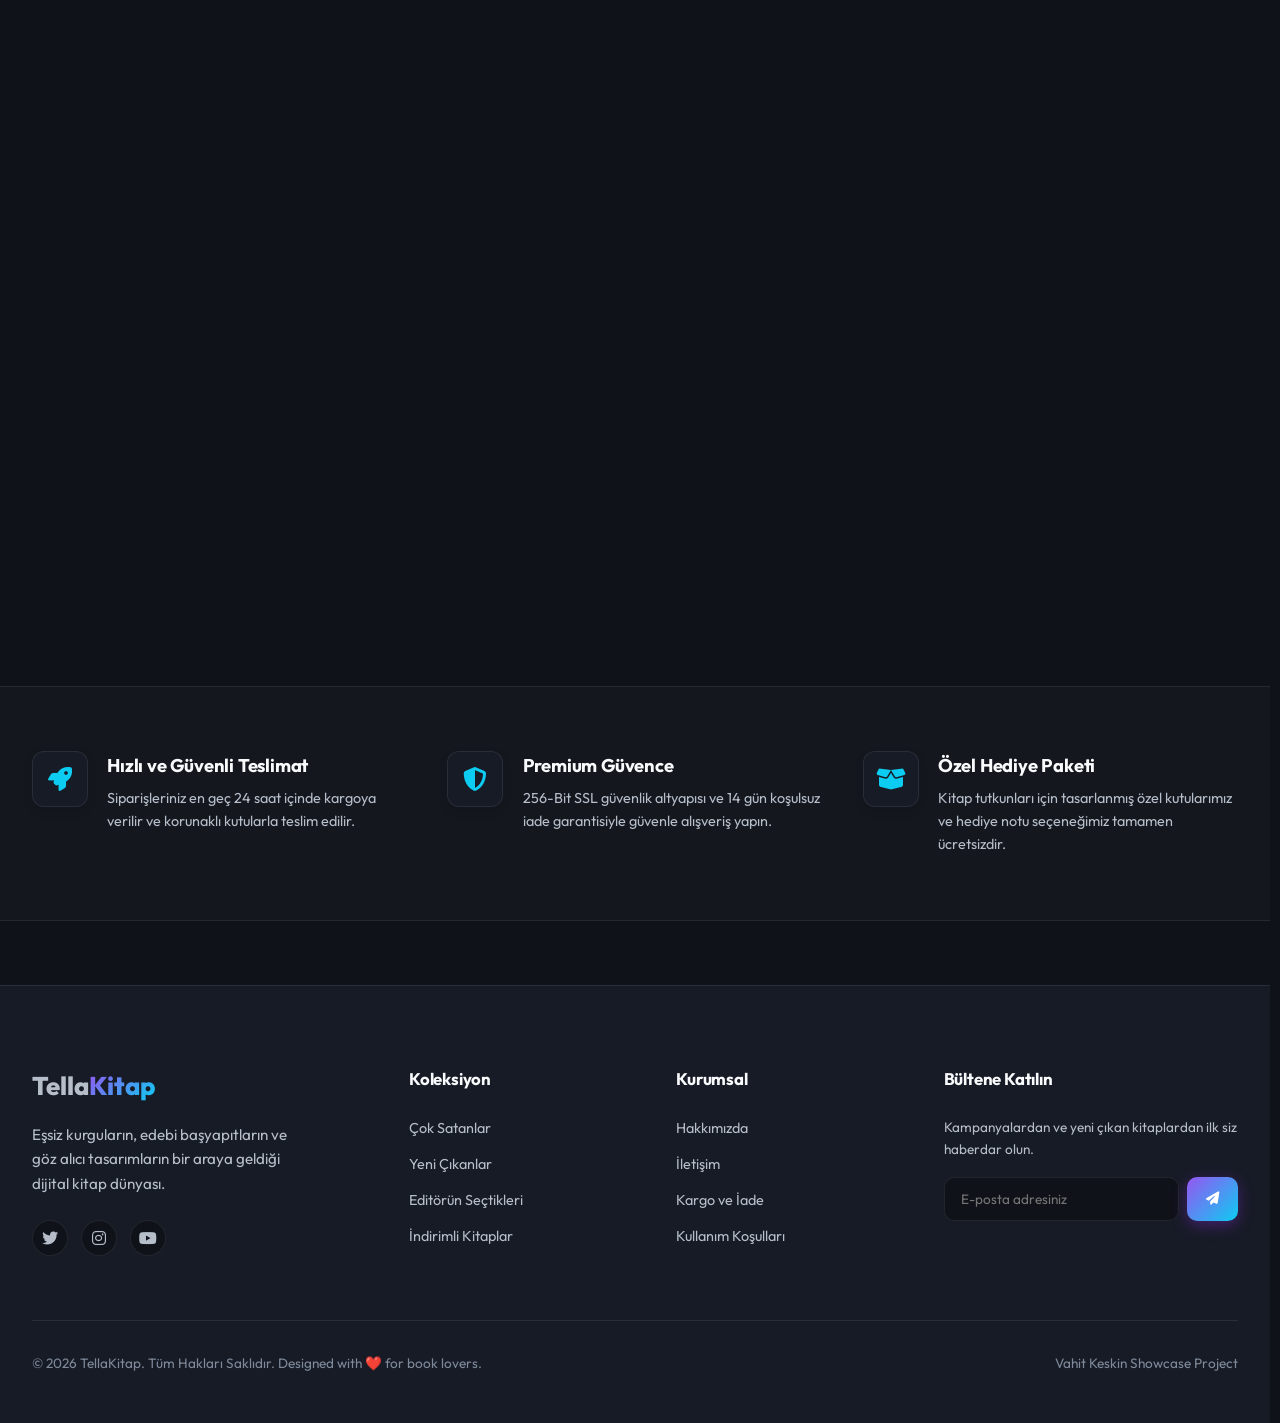
==== commit fd839835: "feat: add children's books category with unique AI-generated covers and updated titles" ====
--- a/index.html
+++ b/index.html
@@ -123,6 +123,33 @@
         </div>
       </section>
 
+      <!-- TellaKitap Ayrıcalıkları -->
+      <section class="benefits-section">
+        <h2 class="home-section-title">Neden Bizden <span class="gradient-text">Almalısınız?</span></h2>
+        <div class="benefits-grid">
+          <div class="benefit-card glass-panel">
+            <div class="benefit-icon"><i class="fas fa-truck"></i></div>
+            <h3>Ücretsiz & Hızlı Kargo</h3>
+            <p>₺250 ve üzeri tüm siparişlerinizde kargo ücretsizdir. Siparişleriniz 24 saat içinde kargoya teslim edilir.</p>
+          </div>
+          <div class="benefit-card glass-panel">
+            <div class="benefit-icon"><i class="fas fa-shield-alt"></i></div>
+            <h3>Güvenli Ödeme</h3>
+            <p>256-bit SSL güvenlik protokolü ve 3D Secure güvencesiyle tüm kredi kartı ödemelerinizi güvenle yapın.</p>
+          </div>
+          <div class="benefit-card glass-panel">
+            <div class="benefit-icon"><i class="fas fa-leaf"></i></div>
+            <h3>Çevre Dostu</h3>
+            <p>Kullandığımız tüm paketleme malzemeleri geri dönüştürülebilir ve kitaplarımız FSC sertifikalı kağıtlara basılmıştır.</p>
+          </div>
+          <div class="benefit-card glass-panel">
+            <div class="benefit-icon"><i class="fas fa-undo"></i></div>
+            <h3>Kolay İade</h3>
+            <p>Koşulsuz şartsız memnun kalmadığınız her kitabı 14 gün içerisinde kolayca ve ücretsiz olarak iade edebilirsiniz.</p>
+          </div>
+        </div>
+      </section>
+
       <!-- Spotlight Campaign: Book of the Day -->
       <section class="spotlight-banner glass-panel">
         <div class="spotlight-left">
@@ -169,11 +196,103 @@
         </div>
       </section>
 
+      <!-- Müşteri Değerlendirmeleri / Yorumları -->
+      <section class="testimonials-section">
+        <h2 class="home-section-title">Okurlarımızın <span class="gradient-text">Görüşleri</span></h2>
+        <div class="testimonials-grid">
+          <div class="testimonial-card glass-panel">
+            <div class="testimonial-stars">
+              <i class="fas fa-star"></i><i class="fas fa-star"></i><i class="fas fa-star"></i><i class="fas fa-star"></i><i class="fas fa-star"></i>
+            </div>
+            <p>"TellaKitap'tan aldığım kitapların kapak tasarımları tek kelimeyle harika. Kitaplığımın havası tamamen değişti. Kargo paketi de adeta bir hediye kutusu gibi özenliydi."</p>
+            <div class="testimonial-author">
+              <div class="testimonial-avatar">AÖ</div>
+              <div class="testimonial-info">
+                <h4>Ali Öztürk</h4>
+                <span>Tasarımcı / Okur</span>
+              </div>
+            </div>
+          </div>
+          <div class="testimonial-card glass-panel">
+            <div class="testimonial-stars">
+              <i class="fas fa-star"></i><i class="fas fa-star"></i><i class="fas fa-star"></i><i class="fas fa-star"></i><i class="fas fa-star"></i>
+            </div>
+            <p>"Sürpriz kitap seçme özelliğini denedim ve felsefe kategorisinden muhteşem bir kitap denk geldi. Gerçekten ne okuyacağına karar veremeyenler için harika bir algoritmik dokunuş."</p>
+            <div class="testimonial-author">
+              <div class="testimonial-avatar">EY</div>
+              <div class="testimonial-info">
+                <h4>Elif Yılmaz</h4>
+                <span>Yazılım Mühendisi / Okur</span>
+              </div>
+            </div>
+          </div>
+          <div class="testimonial-card glass-panel">
+            <div class="testimonial-stars">
+              <i class="fas fa-star"></i><i class="fas fa-star"></i><i class="fas fa-star"></i><i class="fas fa-star"></i><i class="far fa-star"></i>
+            </div>
+            <p>"Kürasyonu tek kelimeyle çok başarılı buldum. Sadece popüler kitapları değil, gerçekten okunmaya değer kaliteli ve derinliği olan eserleri listeliyorlar. Teşekkürler!"</p>
+            <div class="testimonial-author">
+              <div class="testimonial-avatar">MY</div>
+              <div class="testimonial-info">
+                <h4>Murat Yalçın</h4>
+                <span>Felsefe Öğretmeni / Okur</span>
+              </div>
+            </div>
+          </div>
+        </div>
+      </section>
+
       <!-- Literary Quotes Widget -->
       <section class="quotes-widget glass-panel">
         <i class="fas fa-quote-left"></i>
         <p class="quote-text">"Sessizlik, kelimelerin bittiği yer değil; zihnin kelimeleri aşmaya başladığı sonsuz genişliktir. Gerçek düşünce, gürültünün dindiği o eşsiz aralıkta doğar."</p>
         <p class="quote-author">— The Silent Epoch, Elara Vance</p>
+      </section>
+
+      <!-- Edebi Blog & Kitap Keşif Rehberi -->
+      <section class="blog-section">
+        <h2 class="home-section-title">Edebi Keşifler <span class="gradient-text">& Blog</span></h2>
+        <div class="blog-grid">
+          <article class="blog-card glass-panel">
+            <div class="blog-image" style="background-image: url('assets/covers/cover_3.svg');">
+              <span class="blog-badge">Trend</span>
+            </div>
+            <div class="blog-content">
+              <h3>2026'da Okunması Gereken 5 Felsefi Eser</h3>
+              <p>Modern çağın karmaşıklığında yönünüzü bulmanızı sağlayacak, antik felsefeden varoluşçuluğa uzanan başucu kitapları seçkisi.</p>
+              <div class="blog-footer">
+                <span><i class="far fa-calendar"></i> 24 Mayıs 2026</span>
+                <span><i class="far fa-clock"></i> 5 dk okuma</span>
+              </div>
+            </div>
+          </article>
+          <article class="blog-card glass-panel">
+            <div class="blog-image" style="background-image: url('assets/covers/cover_1.svg');">
+              <span class="blog-badge">Analiz</span>
+            </div>
+            <div class="blog-content">
+              <h3>Siberpunk Edebiyatı ve Transhümanizm</h3>
+              <p>Teknolojinin insan bilinci üzerindeki etkilerini inceleyen siberpunk akımının en çarpıcı örnekleri ve edebi geleceğimiz.</p>
+              <div class="blog-footer">
+                <span><i class="far fa-calendar"></i> 20 Mayıs 2026</span>
+                <span><i class="far fa-clock"></i> 8 dk okuma</span>
+              </div>
+            </div>
+          </article>
+          <article class="blog-card glass-panel">
+            <div class="blog-image" style="background-image: url('assets/covers/cover_2.svg');">
+              <span class="blog-badge">İlham</span>
+            </div>
+            <div class="blog-content">
+              <h3>Şiirin Doğa ile Sessiz ve Derin Diyaloğu</h3>
+              <p>Kelimenin doğadaki izini süren, yeşilin ve toprağın kokusunu sayfalara taşıyan en özel doğa ve şiir kitaplarının incelemesi.</p>
+              <div class="blog-footer">
+                <span><i class="far fa-calendar"></i> 15 Mayıs 2026</span>
+                <span><i class="far fa-clock"></i> 6 dk okuma</span>
+              </div>
+            </div>
+          </article>
+        </div>
       </section>
 
     </div>
@@ -226,10 +345,19 @@
         <div id="category-slider" class="category-slider">
           <button class="category-tab active" data-category="Tümü">Tüm Kategoriler</button>
           <button class="category-tab" data-category="Bilim Kurgu">Bilim Kurgu</button>
-          <button class="category-tab" data-category="Doğa & Şiir">Doğa & Şiir</button>
+          <button class="category-tab" data-category="Çocuk Kitapları">Çocuk Kitapları</button>
           <button class="category-tab" data-category="Felsefe">Felsefe</button>
           <button class="category-tab" data-category="Gizem & Gerilim">Gizem & Gerilim</button>
           <button class="category-tab" data-category="Tasarım & Teknoloji">Tasarım & Teknoloji</button>
+        </div>
+
+        <!-- Shop Active Coupon Campaign -->
+        <div class="shop-campaign-banner glass-panel">
+          <div class="shop-campaign-text">
+            <h4>Seçkin Kitaplarda Lansman Fırsatı!</h4>
+            <p>Sepette ek indirim kazanmak için indirim kuponunuzu ödeme sayfasında kullanmayı unutmayın.</p>
+          </div>
+          <div class="shop-campaign-coupon">KUPON: TELLA20</div>
         </div>
 
         <div class="catalog-header">
@@ -288,6 +416,31 @@
               <h4>TellaKitap Dijital Lansmanı</h4>
               <p>Ödeme entegrasyonu, kişiselleştirilmiş favori listesi ve sürpriz çarkı özellikleriyle dijital portalımız tüm okurlara açıldı.</p>
             </div>
+          </div>
+        </div>
+      </section>
+
+      <!-- Kolektif Ekibimiz -->
+      <section class="team-section">
+        <h2 class="home-section-title">Kürasyon <span class="gradient-text">Kolektifimiz</span></h2>
+        <div class="team-grid">
+          <div class="team-card glass-panel">
+            <div class="team-avatar"><i class="fas fa-user-edit"></i></div>
+            <h4>Vahit Keskin</h4>
+            <span>Kurucu & Genel Küratör</span>
+            <p>Edebi arşivin seçimi, dijital deneyimin tasarımı ve yayın çizgimizden sorumlu kurucu lider.</p>
+          </div>
+          <div class="team-card glass-panel">
+            <div class="team-avatar"><i class="fas fa-feather-alt"></i></div>
+            <h4>Dr. Leyla Demir</h4>
+            <span>Edebiyat Direktörü</span>
+            <p>Seçilen eserlerin felsefi ve sanatsal değer analizi ile akademik incelemelerini yöneten edebiyat doktoru.</p>
+          </div>
+          <div class="team-card glass-panel">
+            <div class="team-avatar"><i class="fas fa-paint-brush"></i></div>
+            <h4>Arda Yılmaz</h4>
+            <span>Sanat Yönetmeni</span>
+            <p>Kitap kapaklarının, illüstrasyonların ve web görsel dilinin estetik kalitesinden sorumlu tasarımcı.</p>
           </div>
         </div>
       </section>
@@ -353,6 +506,49 @@
         </div>
 
       </aside>
+
+      <!-- Sıkça Sorulan Sorular -->
+      <section class="faq-section-wrapper" style="grid-column: span 2; margin-top: 3rem; width: 100%;">
+        <h2 class="home-section-title" style="text-align: center; margin-bottom: 2rem;">Sıkça Sorulan <span class="gradient-text">Sorular</span></h2>
+        <div class="faq-section">
+          <div class="faq-item">
+            <button class="faq-question">
+              <span>Siparişler ne kadar sürede kargoya verilir?</span>
+              <i class="fas fa-chevron-down"></i>
+            </button>
+            <div class="faq-answer">
+              <p>Hafta içi saat 16:00'ya kadar verilen siparişler aynı gün kargoya teslim edilmektedir. 16:00'dan sonra verilen siparişler ise bir sonraki iş gününde işleme alınır. Kargo takip numaranız e-posta adresinize otomatik olarak gönderilir.</p>
+            </div>
+          </div>
+          <div class="faq-item">
+            <button class="faq-question">
+              <span>Kitapların iade koşulları nelerdir?</span>
+              <i class="fas fa-chevron-down"></i>
+            </button>
+            <div class="faq-answer">
+              <p>Aldığınız kitaplardan herhangi bir nedenle memnun kalmazsanız, teslimat tarihinden itibaren 14 gün içerisinde yıpranmamış ve kullanılmamış olmaları kaydıyla ücretsiz olarak iade edebilirsiniz. İade kargo kodunuzu almak için destek ekibimizle iletişime geçebilirsiniz.</p>
+            </div>
+          </div>
+          <div class="faq-item">
+            <button class="faq-question">
+              <span>Özel hediye paketi ve not ekleyebiliyor muyum?</span>
+              <i class="fas fa-chevron-down"></i>
+            </button>
+            <div class="faq-answer">
+              <p>Evet! TellaKitap olarak tüm siparişleri hediye paketi standartlarında hazırlıyor ve kutuluyoruz. Siparişinize özel bir hediye notu eklemek isterseniz, sepetinizdeki sipariş notu kısmına mesajınızı yazmanız yeterlidir.</p>
+            </div>
+          </div>
+          <div class="faq-item">
+            <button class="faq-question">
+              <span>Satışta olan kitaplar orijinal mi?</span>
+              <i class="fas fa-chevron-down"></i>
+            </button>
+            <div class="faq-answer">
+              <p>Evet, kataloğumuzdaki tüm kitaplar %100 orijinaldir ve Kültür ve Turizm Bakanlığı bandrollüdür. Kitaplarımız yayıncılarıyla yapılan doğrudan anlaşmalarla tedarik edilmektedir.</p>
+            </div>
+          </div>
+        </div>
+      </section>
 
     </div>
 
--- a/style.css
+++ b/style.css
@@ -2842,3 +2842,392 @@
   box-shadow: var(--card-shadow);
   display: none;
 }
+
+/* --- LOGIN CARD RESPONSIVE STYLING --- */
+.login-card {
+  width: 100%;
+  max-width: 420px;
+  padding: 2.5rem;
+  border-radius: 16px;
+  background: var(--bg-surface-solid);
+  border: 1px solid var(--border-color);
+  box-shadow: 0 15px 40px rgba(0, 0, 0, 0.3);
+  display: flex;
+  flex-direction: column;
+  gap: 0.5rem;
+  transition: transform 0.3s ease, box-shadow 0.3s ease;
+  margin: 1.5rem;
+}
+
+.login-card:hover {
+  transform: translateY(-2px);
+  box-shadow: 0 20px 50px rgba(0, 0, 0, 0.4);
+}
+
+@media (max-width: 500px) {
+  .login-card {
+    padding: 1.8rem 1.2rem;
+    margin: 1rem;
+  }
+}
+
+/* --- HOME PAGE ADDITIONS --- */
+.testimonials-section, .blog-section, .benefits-section {
+  margin-top: 4rem;
+}
+
+.testimonials-grid, .blog-grid, .benefits-grid {
+  display: grid;
+  grid-template-columns: repeat(auto-fit, minmax(300px, 1fr));
+  gap: 1.8rem;
+  margin-top: 1.5rem;
+}
+
+.testimonial-card {
+  padding: 2rem;
+  border-radius: 16px;
+  display: flex;
+  flex-direction: column;
+  gap: 1rem;
+  transition: transform 0.3s ease;
+  position: relative;
+  background: var(--bg-surface-solid);
+  border: 1px solid var(--border-color);
+}
+
+.testimonial-card:hover {
+  transform: translateY(-5px);
+}
+
+.testimonial-stars {
+  color: var(--accent-secondary);
+  font-size: 0.9rem;
+}
+
+.testimonial-author {
+  display: flex;
+  align-items: center;
+  gap: 1rem;
+  margin-top: auto;
+}
+
+.testimonial-avatar {
+  width: 44px;
+  height: 44px;
+  border-radius: 50%;
+  background: var(--accent-gradient);
+  display: flex;
+  align-items: center;
+  justify-content: center;
+  color: #fff;
+  font-weight: 700;
+  font-size: 0.95rem;
+  border: 2px solid var(--border-color);
+}
+
+.testimonial-info h4 {
+  font-size: 0.9rem;
+  font-weight: 700;
+  color: var(--text-primary);
+}
+
+.testimonial-info span {
+  font-size: 0.75rem;
+  color: var(--text-muted);
+}
+
+.blog-card {
+  border-radius: 16px;
+  overflow: hidden;
+  display: flex;
+  flex-direction: column;
+  transition: transform 0.3s ease;
+  background: var(--bg-surface-solid);
+  border: 1px solid var(--border-color);
+}
+
+.blog-card:hover {
+  transform: translateY(-5px);
+}
+
+.blog-image {
+  height: 180px;
+  background-size: cover;
+  background-position: center;
+  position: relative;
+}
+
+.blog-image::before {
+  content: '';
+  position: absolute;
+  inset: 0;
+  background: linear-gradient(to bottom, transparent, rgba(0,0,0,0.6));
+}
+
+.blog-badge {
+  position: absolute;
+  top: 1rem;
+  left: 1rem;
+  background: var(--accent-gradient);
+  color: #fff;
+  padding: 0.3rem 0.7rem;
+  border-radius: 6px;
+  font-size: 0.7rem;
+  font-weight: 700;
+}
+
+.blog-content {
+  padding: 1.8rem;
+  display: flex;
+  flex-direction: column;
+  gap: 0.8rem;
+  flex: 1;
+}
+
+.blog-content h3 {
+  font-size: 1.2rem;
+  font-weight: 800;
+  line-height: 1.4;
+  color: var(--text-primary);
+}
+
+.blog-content p {
+  font-size: 0.88rem;
+  color: var(--text-secondary);
+  line-height: 1.6;
+}
+
+.blog-footer {
+  display: flex;
+  justify-content: space-between;
+  align-items: center;
+  margin-top: auto;
+  font-size: 0.75rem;
+  color: var(--text-muted);
+  font-weight: 600;
+}
+
+.benefits-grid {
+  grid-template-columns: repeat(auto-fit, minmax(220px, 1fr));
+}
+
+.benefit-card {
+  padding: 1.8rem;
+  border-radius: 14px;
+  text-align: center;
+  display: flex;
+  flex-direction: column;
+  align-items: center;
+  gap: 0.8rem;
+  transition: transform 0.3s ease;
+  background: var(--bg-surface-solid);
+  border: 1px solid var(--border-color);
+}
+
+.benefit-card:hover {
+  transform: translateY(-3px);
+}
+
+.benefit-icon {
+  width: 50px;
+  height: 50px;
+  border-radius: 12px;
+  background: rgba(187, 134, 252, 0.1);
+  display: flex;
+  align-items: center;
+  justify-content: center;
+  font-size: 1.4rem;
+  color: var(--accent-secondary);
+  margin-bottom: 0.5rem;
+}
+
+.benefit-card h3 {
+  font-size: 1rem;
+  font-weight: 700;
+  color: var(--text-primary);
+}
+
+.benefit-card p {
+  font-size: 0.82rem;
+  color: var(--text-muted);
+  line-height: 1.5;
+}
+
+/* --- ABOUT PAGE TEAM SECTION --- */
+.team-section {
+  margin-top: 4rem;
+}
+
+.team-grid {
+  display: grid;
+  grid-template-columns: repeat(auto-fit, minmax(220px, 1fr));
+  gap: 1.8rem;
+  margin-top: 1.5rem;
+}
+
+.team-card {
+  padding: 2rem;
+  border-radius: 16px;
+  text-align: center;
+  display: flex;
+  flex-direction: column;
+  align-items: center;
+  gap: 0.8rem;
+  transition: transform 0.3s ease;
+  background: var(--bg-surface-solid);
+  border: 1px solid var(--border-color);
+}
+
+.team-card:hover {
+  transform: translateY(-5px);
+}
+
+.team-avatar {
+  width: 90px;
+  height: 90px;
+  border-radius: 50%;
+  background: var(--accent-gradient);
+  display: flex;
+  align-items: center;
+  justify-content: center;
+  color: #fff;
+  font-size: 2.2rem;
+  font-weight: 800;
+  margin-bottom: 0.5rem;
+  border: 3px solid var(--border-color);
+  box-shadow: 0 8px 20px rgba(0,0,0,0.25);
+}
+
+.team-card h4 {
+  font-size: 1.1rem;
+  font-weight: 800;
+  color: var(--text-primary);
+}
+
+.team-card span {
+  font-size: 0.8rem;
+  color: var(--accent-secondary);
+  font-weight: 600;
+}
+
+.team-card p {
+  font-size: 0.82rem;
+  color: var(--text-muted);
+  line-height: 1.5;
+}
+
+/* --- CONTACT PAGE FAQ SECTION --- */
+.faq-section {
+  margin-top: 2rem;
+  display: flex;
+  flex-direction: column;
+  gap: 1rem;
+}
+
+.faq-item {
+  border-radius: 12px;
+  border: 1px solid var(--border-color);
+  overflow: hidden;
+  transition: border-color 0.3s ease;
+  background: var(--bg-surface-solid);
+}
+
+.faq-item:hover {
+  border-color: var(--accent-secondary);
+}
+
+.faq-question {
+  width: 100%;
+  padding: 1.2rem;
+  display: flex;
+  justify-content: space-between;
+  align-items: center;
+  background: transparent;
+  border: none;
+  text-align: left;
+  font-size: 0.92rem;
+  font-weight: 700;
+  color: var(--text-primary);
+  cursor: pointer;
+}
+
+.faq-question i {
+  transition: transform 0.3s ease;
+  color: var(--accent-secondary);
+}
+
+.faq-item.active .faq-question i {
+  transform: rotate(180deg);
+}
+
+.faq-answer {
+  max-height: 0;
+  overflow: hidden;
+  transition: max-height 0.3s cubic-bezier(0.16, 1, 0.3, 1), padding 0.3s ease;
+  padding: 0 1.2rem;
+  font-size: 0.85rem;
+  color: var(--text-secondary);
+  line-height: 1.6;
+}
+
+.faq-item.active .faq-answer {
+  max-height: 200px;
+  padding-bottom: 1.2rem;
+}
+
+/* --- SHOP PAGE CAMPAIGN BANNER --- */
+.shop-campaign-banner {
+  grid-column: 1 / -1;
+  padding: 1.5rem 2rem;
+  border-radius: 16px;
+  margin-bottom: 2rem;
+  position: relative;
+  overflow: hidden;
+  display: flex;
+  align-items: center;
+  justify-content: space-between;
+  gap: 1.5rem;
+  flex-wrap: wrap;
+  background: var(--bg-surface-solid);
+  border: 1px solid var(--border-color);
+  box-shadow: var(--card-shadow);
+}
+
+.shop-campaign-banner::before {
+  content: '';
+  position: absolute;
+  inset: 0;
+  background: var(--accent-gradient);
+  opacity: 0.05;
+  z-index: 0;
+}
+
+.shop-campaign-text {
+  position: relative;
+  z-index: 1;
+}
+
+.shop-campaign-text h4 {
+  font-size: 1.1rem;
+  font-weight: 800;
+  color: var(--text-primary);
+}
+
+.shop-campaign-text p {
+  font-size: 0.85rem;
+  color: var(--text-secondary);
+  margin-top: 0.2rem;
+}
+
+.shop-campaign-coupon {
+  position: relative;
+  z-index: 1;
+  background: var(--bg-app);
+  border: 1px dashed var(--accent-secondary);
+  padding: 0.4rem 1rem;
+  border-radius: 8px;
+  font-weight: 800;
+  font-size: 0.9rem;
+  color: var(--accent-secondary);
+  letter-spacing: 1px;
+}
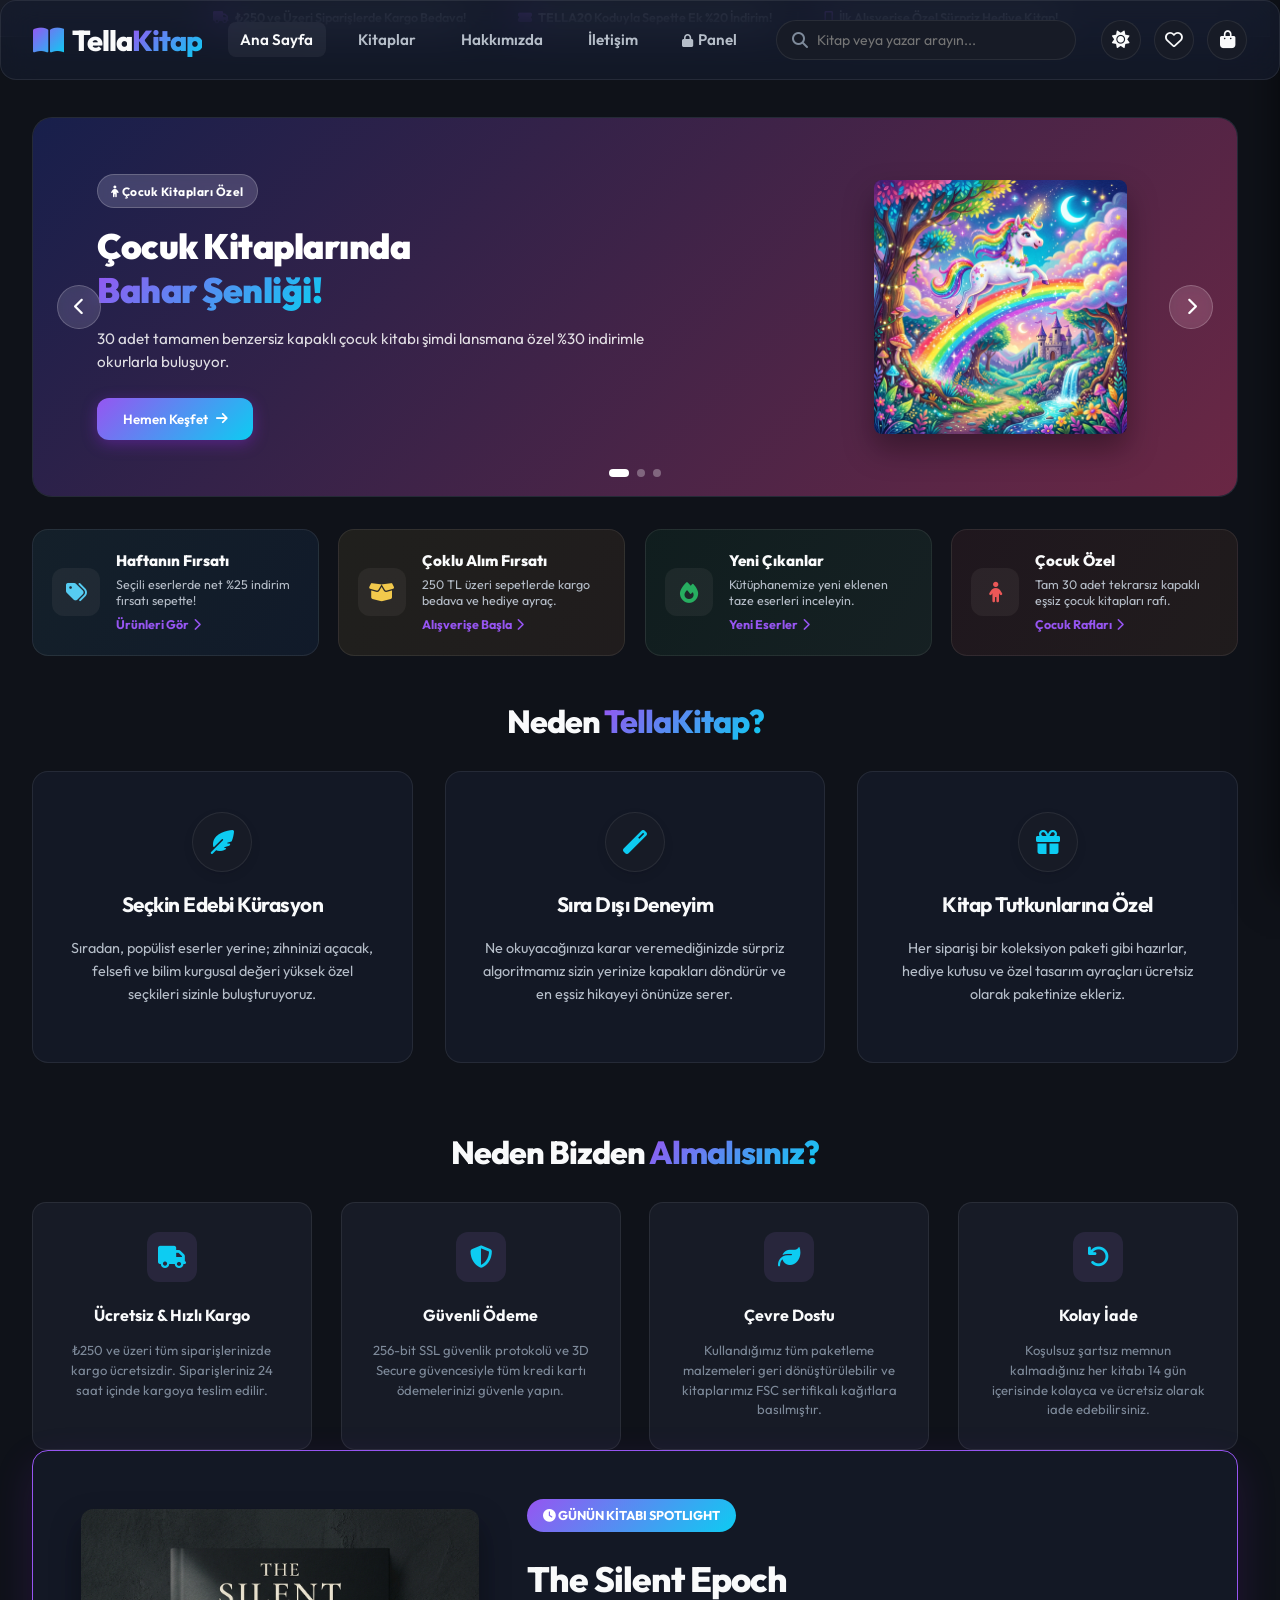
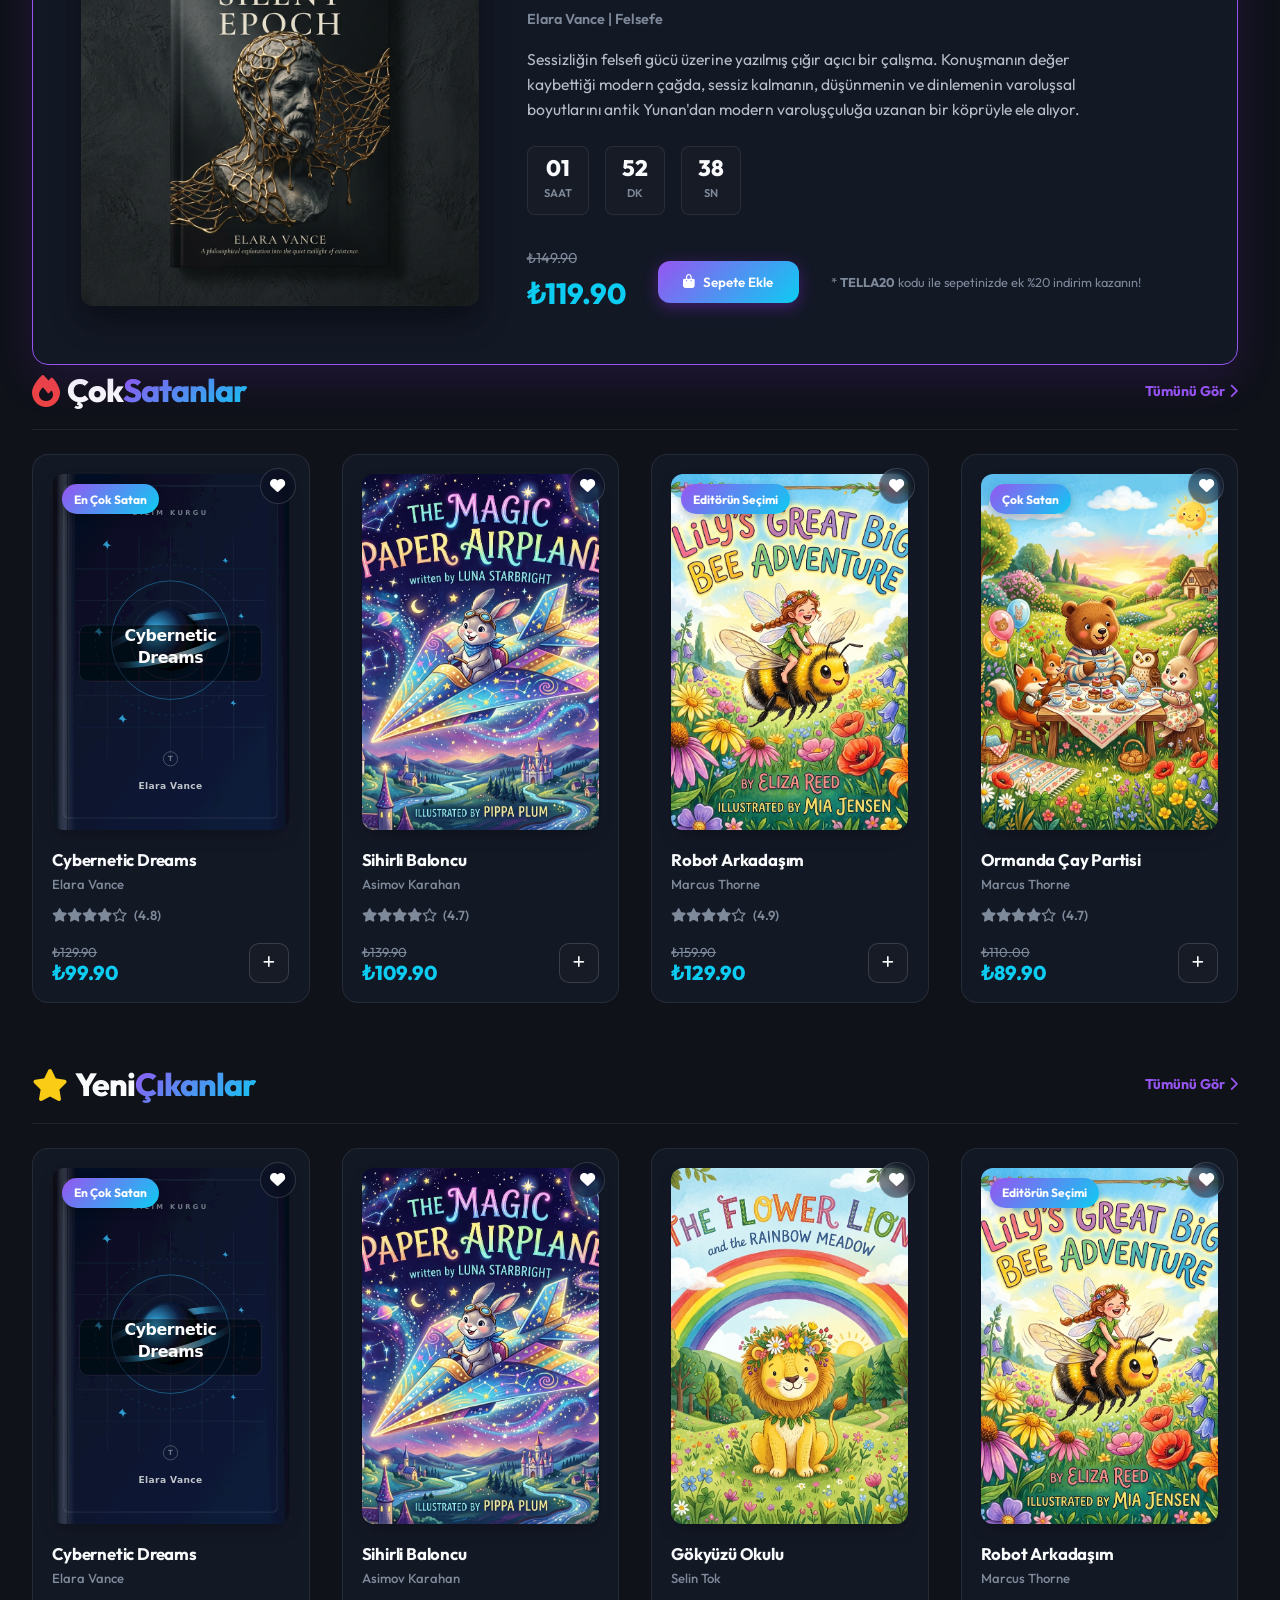
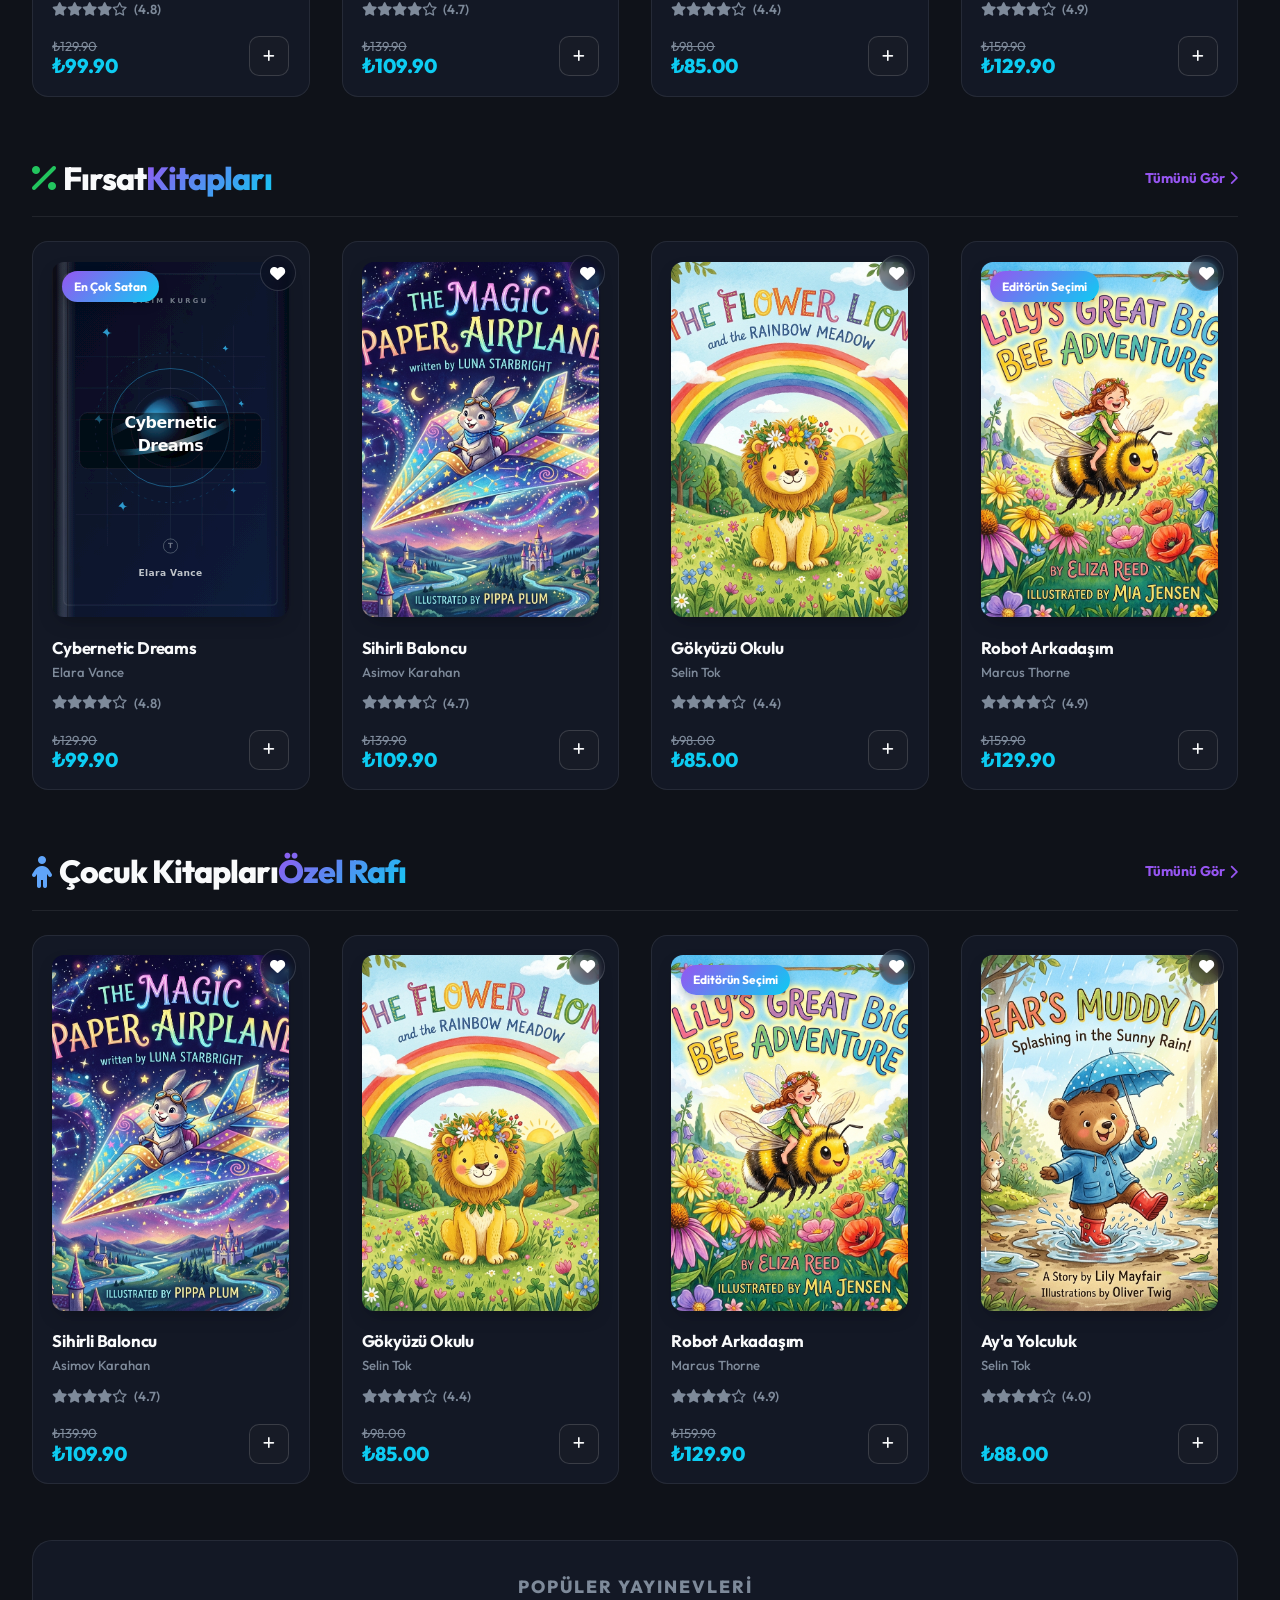
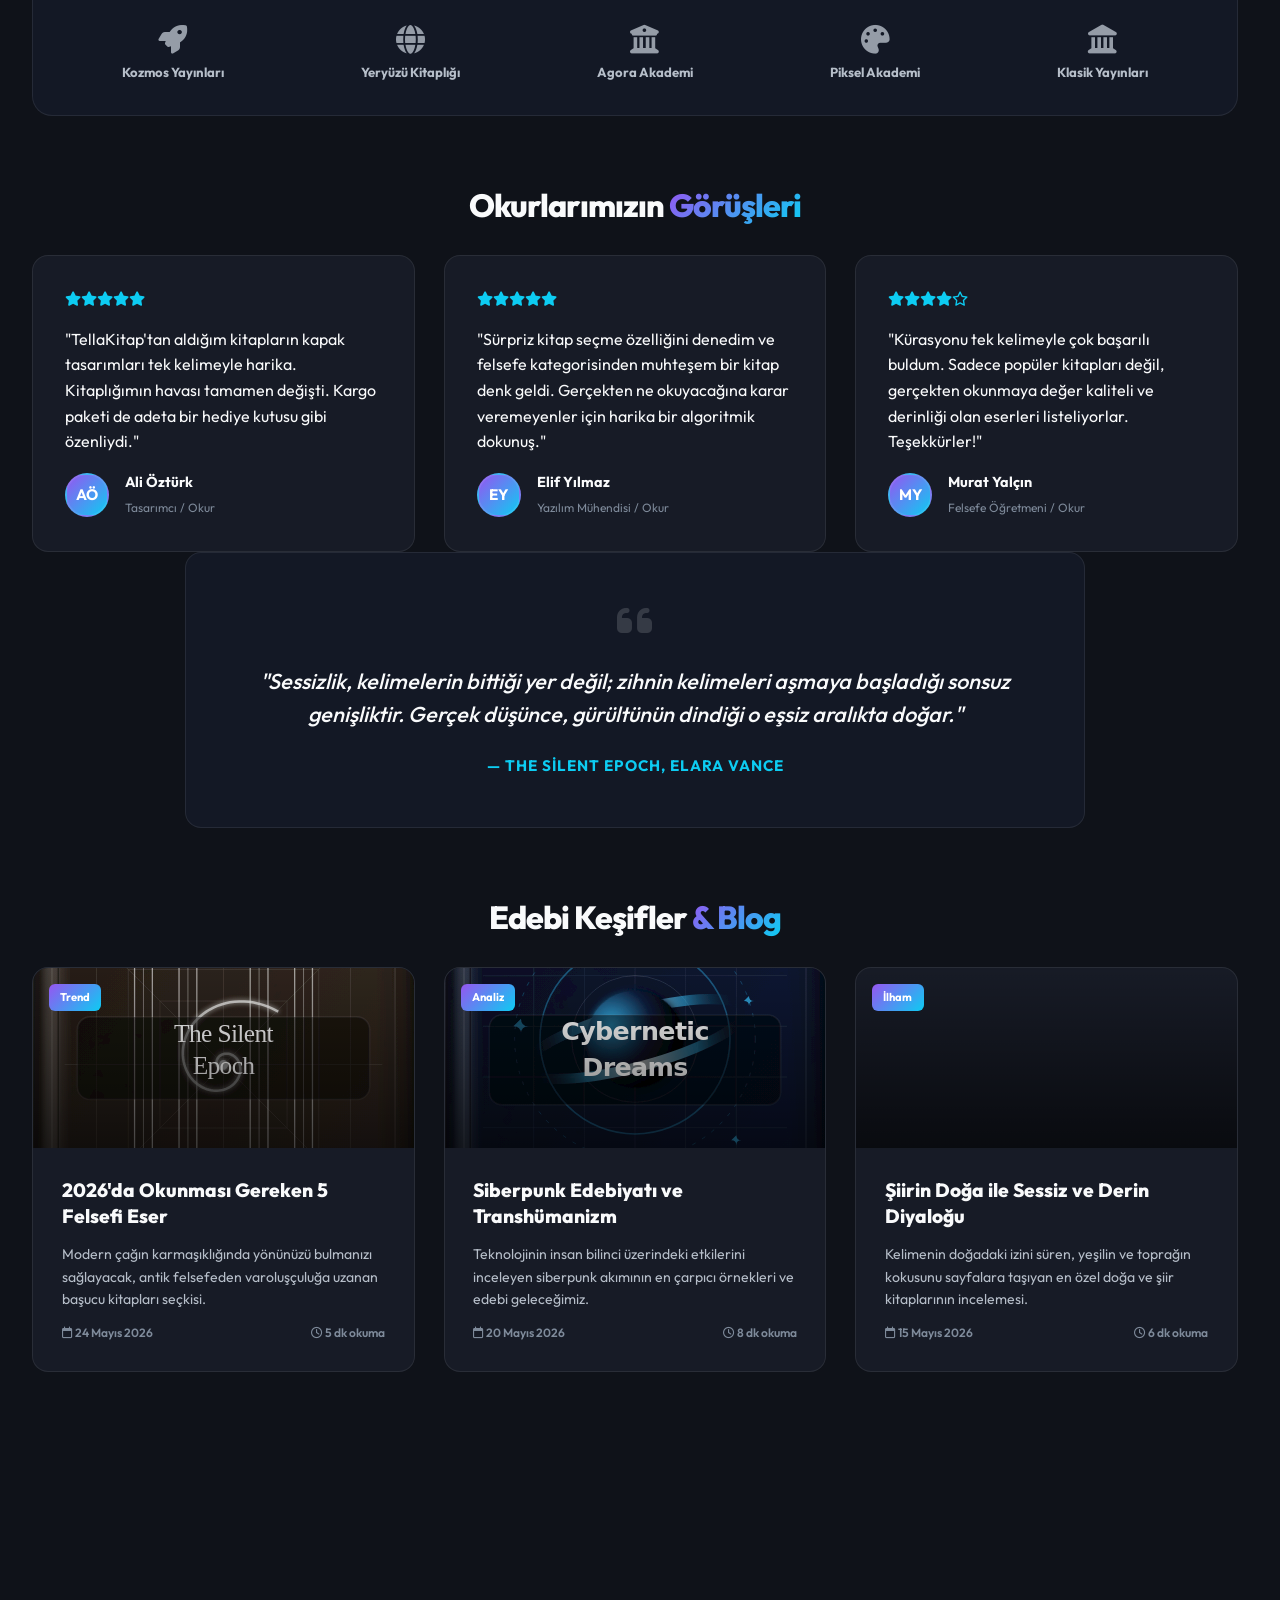
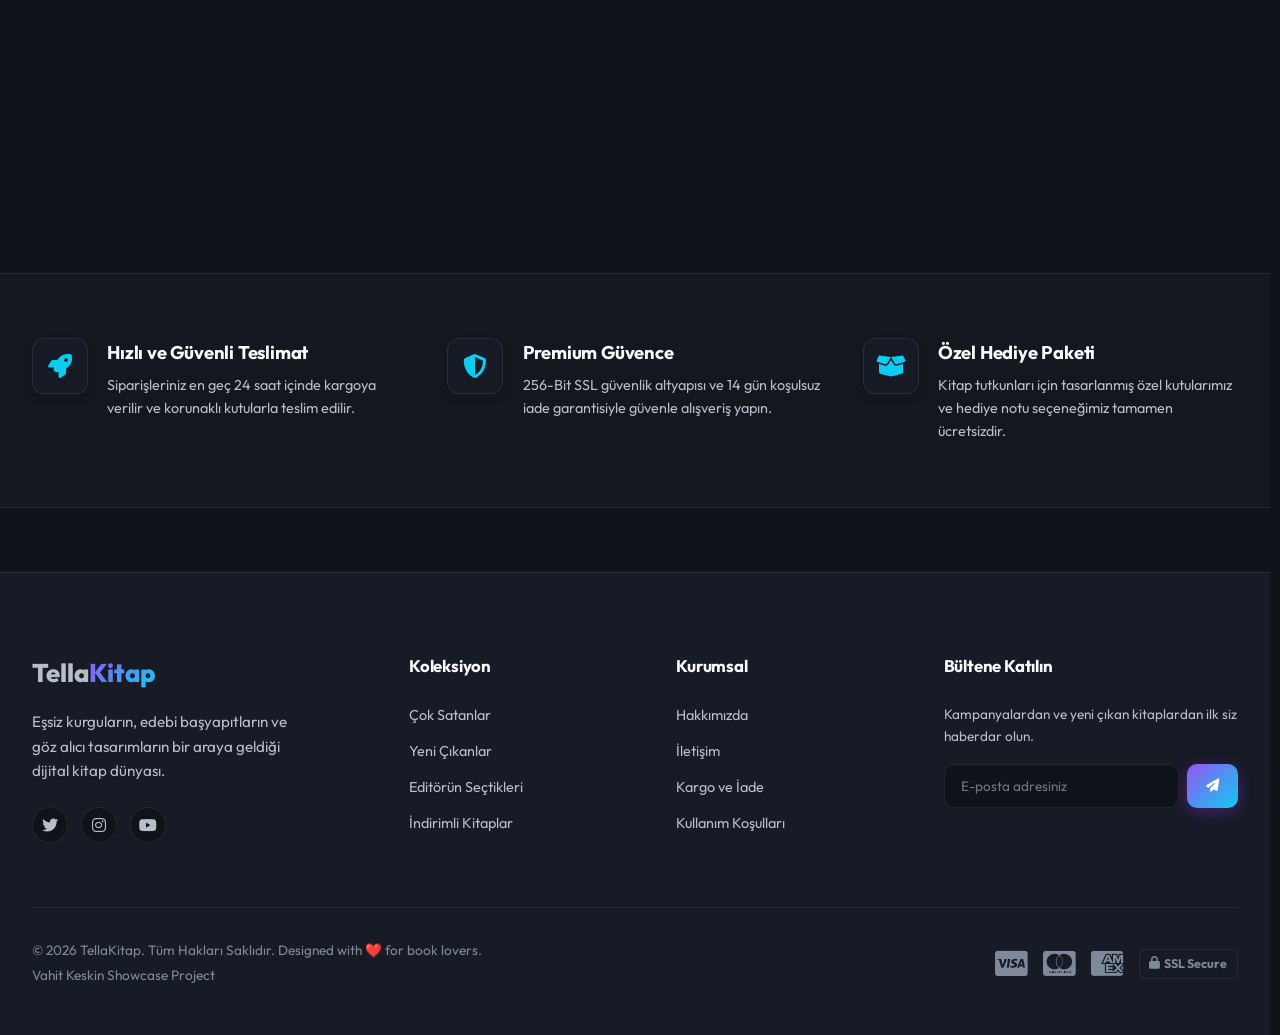
==== commit fd8842d9: "feat(homepage): redesign layout to a rich e-commerce storefront with campaign carousel and multi-she" ====
--- a/index.html
+++ b/index.html
@@ -7,7 +7,7 @@
   
   <!-- SEO Meta Tags -->
   <meta name="description" content="TellaKitap - Modern ve Eşsiz Kitabevi. Bilim kurgudan felsefeye, en seçkin eserleri en uygun fiyatlarla keşfedin. Hızlı kargo ve güvenceyle hemen satın alın.">
-  <meta name="keywords" content="kitap, kitaplık, bkm kitap, ucuz kitap, felsefe kitapları, bilim kurgu kitapları, gerilim romanları, tasarım kitapları">
+  <meta name="keywords" content="kitap, kitaplık, ucuz kitap, felsefe kitapları, bilim kurgu kitapları, gerilim romanları, tasarım kitapları, çocuk kitapları">
   <meta name="author" content="Vahit Keskin">
   
   <!-- Fonts & Icons -->
@@ -17,6 +17,17 @@
   <link rel="stylesheet" href="style.css">
 </head>
 <body>
+
+  <!-- --- TOP ANNOUNCEMENT BAR --- -->
+  <div class="top-announcement-bar">
+    <div class="container announcement-content">
+      <span><i class="fas fa-truck"></i> ₺250 ve Üzeri Siparişlerde Kargo Bedava!</span>
+      <span class="separator">|</span>
+      <span><i class="fas fa-ticket-alt"></i> <strong>TELLA20</strong> Koduyla Sepette Ek %20 İndirim!</span>
+      <span class="separator">|</span>
+      <span><i class="fas fa-mobile-alt"></i> İlk Alışverişe Özel Sürpriz Hediye Kitap!</span>
+    </div>
+  </div>
 
   <!-- --- HEADER NAVIGATION --- -->
   <header class="glass-panel">
@@ -80,24 +91,100 @@
     <!-- ================= 1. HOME VIEW ================= -->
     <div id="view-home" class="view-panel active container home-layout">
       
-      <!-- Home Hero Campaign -->
-      <section class="hero-card glass-panel" style="margin-top:0;">
-        <div class="hero-orb"></div>
-        <div class="hero-content">
-          <div class="spotlight-badge" style="background: var(--accent-gradient); margin-bottom: 1rem;"><i class="fas fa-star"></i> Lansmana Özel %20 İndirim</div>
-          <h1>Sıradışı Okuma <br><span class="gradient-text">Deneyimi.</span></h1>
-          <p>TellaKitap, klasik kalıpların dışına çıkan tasarımı ve özenle seçilmiş edebi arşiviyle sizleri başka dünyalara davet ediyor. Bilim kurgudan felsefeye eşi benzeri olmayan eserleri keşfedin.</p>
-          <div class="hero-actions">
-            <button onclick="switchView('shop')" class="gradient-btn">
-              <i class="fas fa-compass"></i> Koleksiyonu İncele
-            </button>
-            <button id="surprise-btn" class="secondary-btn">
-              <i class="fas fa-dice"></i> Sürpriz Kitap Seç
-            </button>
-          </div>
-        </div>
-        <div class="hero-image-wrapper">
-          <img src="assets/hero_banner.png" alt="TellaKitap Kütüphane İllüstrasyonu">
+      <!-- Dynamic Campaign Carousel Slider -->
+      <section class="campaign-carousel-wrapper glass-panel">
+        <div class="carousel-track-container">
+          <ul class="carousel-track" id="carousel-track">
+            <!-- Slide 1 -->
+            <li class="carousel-slide active" style="background: linear-gradient(135deg, rgba(29, 38, 113, 0.5), rgba(195, 55, 100, 0.5));">
+              <div class="slide-content">
+                <span class="slide-tag"><i class="fas fa-child"></i> Çocuk Kitapları Özel</span>
+                <h2>Çocuk Kitaplarında <br><span class="gradient-text">Bahar Şenliği!</span></h2>
+                <p>30 adet tamamen benzersiz kapaklı çocuk kitabı şimdi lansmana özel %30 indirimle okurlarla buluşuyor.</p>
+                <div class="slide-actions">
+                  <button onclick="switchView('shop')" class="gradient-btn">Hemen Keşfet <i class="fas fa-arrow-right"></i></button>
+                </div>
+              </div>
+              <div class="slide-img">
+                <img src="assets/covers/cover_kids_1.png" alt="Çocuk Kitapları Kampanyası">
+              </div>
+            </li>
+            <!-- Slide 2 -->
+            <li class="carousel-slide" style="background: linear-gradient(135deg, rgba(15, 32, 39, 0.5), rgba(32, 58, 67, 0.5));">
+              <div class="slide-content">
+                <span class="slide-tag"><i class="fas fa-brain"></i> Felsefe Seçkisi</span>
+                <h2>Zihninizin Sınırlarını <br><span class="gradient-text">Genişletin</span></h2>
+                <p>Düşünce tarihinin en seçkin eserleri, felsefe kategorimize özel edebi yorumlarıyla sizleri bekliyor.</p>
+                <div class="slide-actions">
+                  <button onclick="switchView('shop')" class="gradient-btn">İncele <i class="fas fa-arrow-right"></i></button>
+                </div>
+              </div>
+              <div class="slide-img">
+                <img src="assets/cover_philosophy.png" alt="Felsefe Kitapları">
+              </div>
+            </li>
+            <!-- Slide 3 -->
+            <li class="carousel-slide" style="background: linear-gradient(135deg, rgba(20, 30, 48, 0.5), rgba(36, 59, 85, 0.5));">
+              <div class="slide-content">
+                <span class="slide-tag"><i class="fas fa-rocket"></i> Bilim Kurgu</span>
+                <h2>Geleceğe <br><span class="gradient-text">Yolculuk</span></h2>
+                <p>Siberpunk distopyalardan uzay operalarına kadar aradığınız tüm bilim kurgu romanları burada.</p>
+                <div class="slide-actions">
+                  <button onclick="switchView('shop')" class="gradient-btn">Hemen Oku <i class="fas fa-arrow-right"></i></button>
+                </div>
+              </div>
+              <div class="slide-img">
+                <img src="assets/cover_future.png" alt="Bilim Kurgu Kitapları">
+              </div>
+            </li>
+          </ul>
+        </div>
+        
+        <!-- Controls -->
+        <button class="carousel-arrow prev" id="carousel-prev" title="Önceki"><i class="fas fa-chevron-left"></i></button>
+        <button class="carousel-arrow next" id="carousel-next" title="Sonraki"><i class="fas fa-chevron-right"></i></button>
+        
+        <!-- Dots -->
+        <div class="carousel-nav" id="carousel-nav">
+          <button class="carousel-indicator active" title="Slayt 1"></button>
+          <button class="carousel-indicator" title="Slayt 2"></button>
+          <button class="carousel-indicator" title="Slayt 3"></button>
+        </div>
+      </section>
+
+      <!-- Campaign Promo Grid Banners -->
+      <section class="campaign-grid">
+        <div class="campaign-box glass-panel" style="background: linear-gradient(120deg, rgba(86, 204, 242, 0.08), rgba(47, 128, 237, 0.08));">
+          <div class="camp-icon"><i class="fas fa-tags" style="color: #56ccf2;"></i></div>
+          <div class="camp-info">
+            <h4>Haftanın Fırsatı</h4>
+            <p>Seçili eserlerde net %25 indirim fırsatı sepette!</p>
+            <span class="camp-link" onclick="switchView('shop')">Ürünleri Gör <i class="fas fa-chevron-right"></i></span>
+          </div>
+        </div>
+        <div class="campaign-box glass-panel" style="background: linear-gradient(120deg, rgba(242, 201, 76, 0.08), rgba(242, 153, 74, 0.08));">
+          <div class="camp-icon"><i class="fas fa-box-open" style="color: #f2c94c;"></i></div>
+          <div class="camp-info">
+            <h4>Çoklu Alım Fırsatı</h4>
+            <p>250 TL üzeri sepetlerde kargo bedava ve hediye ayraç.</p>
+            <span class="camp-link" onclick="switchView('shop')">Alışverişe Başla <i class="fas fa-chevron-right"></i></span>
+          </div>
+        </div>
+        <div class="campaign-box glass-panel" style="background: linear-gradient(120deg, rgba(39, 174, 96, 0.08), rgba(111, 207, 151, 0.08));">
+          <div class="camp-icon"><i class="fas fa-fire" style="color: #27ae60;"></i></div>
+          <div class="camp-info">
+            <h4>Yeni Çıkanlar</h4>
+            <p>Kütüphanemize yeni eklenen taze eserleri inceleyin.</p>
+            <span class="camp-link" onclick="switchView('shop')">Yeni Eserler <i class="fas fa-chevron-right"></i></span>
+          </div>
+        </div>
+        <div class="campaign-box glass-panel" style="background: linear-gradient(120deg, rgba(235, 87, 87, 0.08), rgba(242, 153, 74, 0.08));">
+          <div class="camp-icon"><i class="fas fa-child" style="color: #eb5757;"></i></div>
+          <div class="camp-info">
+            <h4>Çocuk Özel</h4>
+            <p>Tam 30 adet tekrarsız kapaklı eşsiz çocuk kitapları rafı.</p>
+            <span class="camp-link" onclick="switchView('shop')">Çocuk Rafları <i class="fas fa-chevron-right"></i></span>
+          </div>
         </div>
       </section>
 
@@ -183,16 +270,74 @@
         </div>
       </section>
 
-      <!-- Featured Books Showcase -->
-      <section class="featured-section-home" style="margin-top: 1rem;">
-        <h2 class="home-section-title">Öne Çıkan <span class="gradient-text">Eserler</span></h2>
-        <div class="books-grid" id="featured-books-grid">
-          <!-- Dynamic featured book cards -->
-        </div>
-        <div style="text-align: center; margin-top: 3rem;">
-          <button onclick="switchView('shop')" class="gradient-btn" style="padding: 0.8rem 2.5rem; border-radius:10px;">
-            <i class="fas fa-th-large"></i> Tüm Koleksiyonu Keşfet
-          </button>
+      <!-- 1. Çok Satanlar Vitrini -->
+      <section class="home-showcase-section">
+        <div class="showcase-header">
+          <h2 class="home-section-title"><i class="fas fa-fire" style="color: #ef4444; margin-right: 8px;"></i> Çok <span class="gradient-text">Satanlar</span></h2>
+          <span class="view-all-link" onclick="switchView('shop')">Tümünü Gör <i class="fas fa-chevron-right"></i></span>
+        </div>
+        <div class="books-grid" id="bestsellers-grid">
+          <!-- Dynamic best seller cards -->
+        </div>
+      </section>
+
+      <!-- 2. Yeni Çıkanlar Vitrini -->
+      <section class="home-showcase-section">
+        <div class="showcase-header">
+          <h2 class="home-section-title"><i class="fas fa-star" style="color: #facc15; margin-right: 8px;"></i> Yeni <span class="gradient-text">Çıkanlar</span></h2>
+          <span class="view-all-link" onclick="switchView('shop')">Tümünü Gör <i class="fas fa-chevron-right"></i></span>
+        </div>
+        <div class="books-grid" id="newreleases-grid">
+          <!-- Dynamic new release cards -->
+        </div>
+      </section>
+
+      <!-- 3. Fırsat Kitapları Vitrini -->
+      <section class="home-showcase-section">
+        <div class="showcase-header">
+          <h2 class="home-section-title"><i class="fas fa-percentage" style="color: #22c55e; margin-right: 8px;"></i> Fırsat <span class="gradient-text">Kitapları</span></h2>
+          <span class="view-all-link" onclick="switchView('shop')">Tümünü Gör <i class="fas fa-chevron-right"></i></span>
+        </div>
+        <div class="books-grid" id="discounted-grid">
+          <!-- Dynamic discounted cards -->
+        </div>
+      </section>
+
+      <!-- 4. Çocuk Kitapları Özel Rafı -->
+      <section class="home-showcase-section">
+        <div class="showcase-header">
+          <h2 class="home-section-title"><i class="fas fa-child" style="color: #60a5fa; margin-right: 8px;"></i> Çocuk Kitapları <span class="gradient-text">Özel Rafı</span></h2>
+          <span class="view-all-link" onclick="switchView('shop')">Tümünü Gör <i class="fas fa-chevron-right"></i></span>
+        </div>
+        <div class="books-grid" id="kids-special-grid">
+          <!-- Dynamic children's books cards -->
+        </div>
+      </section>
+
+      <!-- Yayınevi / Marka Logoları Şeridi -->
+      <section class="publisher-showcase-section glass-panel">
+        <h3 class="publisher-title">Popüler Yayınevleri</h3>
+        <div class="publisher-logos-row">
+          <div class="publisher-logo-card">
+            <i class="fas fa-rocket"></i>
+            <span>Kozmos Yayınları</span>
+          </div>
+          <div class="publisher-logo-card">
+            <i class="fas fa-globe"></i>
+            <span>Yeryüzü Kitaplığı</span>
+          </div>
+          <div class="publisher-logo-card">
+            <i class="fas fa-university"></i>
+            <span>Agora Akademi</span>
+          </div>
+          <div class="publisher-logo-card">
+            <i class="fas fa-palette"></i>
+            <span>Piksel Akademi</span>
+          </div>
+          <div class="publisher-logo-card">
+            <i class="fas fa-landmark"></i>
+            <span>Klasik Yayınları</span>
+          </div>
         </div>
       </section>
 
@@ -636,8 +781,16 @@
       </div>
       
       <div class="footer-bottom">
-        <p>&copy; 2026 TellaKitap. Tüm Hakları Saklıdır. Designed with ❤️ for book lovers.</p>
-        <p>Vahit Keskin Showcase Project</p>
+        <div class="footer-bottom-info">
+          <p>&copy; 2026 TellaKitap. Tüm Hakları Saklıdır. Designed with ❤️ for book lovers.</p>
+          <p>Vahit Keskin Showcase Project</p>
+        </div>
+        <div class="payment-badges">
+          <span title="Visa"><i class="fab fa-cc-visa"></i></span>
+          <span title="Mastercard"><i class="fab fa-cc-mastercard"></i></span>
+          <span title="Amex"><i class="fab fa-cc-amex"></i></span>
+          <span class="secure-badge"><i class="fas fa-lock"></i> SSL Secure</span>
+        </div>
       </div>
     </div>
   </footer>
--- a/style.css
+++ b/style.css
@@ -176,8 +176,10 @@
   left: 0;
   width: 100%;
   height: var(--header-height);
-  z-index: 100;
-  display: flex;
+  z-index: 1000;
+  display: flex;
+  background: var(--bg-app);
+  backdrop-filter: var(--glass-blur);
   align-items: center;
   border-bottom: 1px solid var(--border-color);
   transition: var(--transition-smooth);
@@ -395,7 +397,7 @@
 
 /* --- ANA SAYFA (HOME VIEW) --- */
 .home-layout {
-  margin-top: calc(var(--header-height) + 0.75rem);
+  margin-top: var(--header-height);
   margin-bottom: 4rem;
   display: flex;
   flex-direction: column;
@@ -408,7 +410,7 @@
   grid-template-columns: 1.2fr 1fr;
   align-items: center;
   gap: 3rem;
-  padding: 4rem;
+  padding: 1.5rem 3rem;
   position: relative;
   overflow: hidden;
 }
@@ -640,7 +642,7 @@
 
 /* --- MAĞAZA (SHOP VIEW) --- */
 .shop-layout {
-  margin-top: calc(var(--header-height) + 0.75rem);
+  margin-top: var(--header-height);
   display: grid;
   grid-template-columns: 280px 1fr;
   gap: 2.5rem;
@@ -1023,7 +1025,7 @@
 
 /* --- HAKKIMIZDA (ABOUT VIEW) --- */
 .about-layout {
-  margin-top: calc(var(--header-height) + 0.75rem);
+  margin-top: var(--header-height);
   margin-bottom: 4rem;
   display: flex;
   flex-direction: column;
@@ -1138,7 +1140,7 @@
 
 /* --- İLETİŞİM (CONTACT VIEW) --- */
 .contact-layout {
-  margin-top: calc(var(--header-height) + 0.75rem);
+  margin-top: var(--header-height);
   margin-bottom: 4rem;
   display: grid;
   grid-template-columns: 1.2fr 1fr;
@@ -1282,7 +1284,7 @@
    --- DEDICATED DETAIL.HTML PAGE STYLES ---
    ========================================== */
 .detail-layout {
-  margin-top: calc(var(--header-height) + 0.75rem);
+  margin-top: var(--header-height);
   margin-bottom: 6rem;
   display: grid;
   grid-template-columns: 1.1fr 1.8fr;
@@ -1499,13 +1501,24 @@
   display: flex;
   align-items: center;
   justify-content: center;
-  min-height: calc(100vh - var(--header-height));
+  min-height: 100vh;
   width: 100vw;
   position: fixed;
-  top: var(--header-height);
+  top: 0;
   left: 0;
   background: var(--bg-app);
-  z-index: 150;
+  z-index: 9999;
+}
+
+.login-page-wrapper::before {
+  content: "";
+  position: absolute;
+  top: 0;
+  left: 0;
+  width: 100%;
+  height: 100%;
+  background: radial-gradient(circle at 50% 50%, rgba(138, 43, 226, 0.15) 0%, transparent 60%);
+  z-index: -1;
 }
 
 
@@ -2279,6 +2292,13 @@
   display: flex;
   justify-content: space-between;
   align-items: center;
+  transition: transform 0.3s ease, box-shadow 0.3s ease;
+  position: relative;
+}
+
+.stat-card:hover {
+  transform: translateY(-5px);
+  box-shadow: 0 15px 30px rgba(0, 0, 0, 0.15);
 }
 
 .stat-card-left span {
@@ -3231,3 +3251,526 @@
   color: var(--accent-secondary);
   letter-spacing: 1px;
 }
+
+/* --- ADMIN UI ENHANCEMENTS --- */
+.status-badge {
+  display: inline-flex;
+  align-items: center;
+  gap: 0.4rem;
+  padding: 0.35rem 0.75rem;
+  border-radius: 20px;
+  font-size: 0.8rem;
+  font-weight: 700;
+  text-transform: uppercase;
+  letter-spacing: 0.5px;
+}
+.badge-pending { background: rgba(255, 193, 7, 0.15); color: #ffca28; border: 1px solid rgba(255, 193, 7, 0.3); }
+.badge-shipped { background: rgba(33, 150, 243, 0.15); color: #42a5f5; border: 1px solid rgba(33, 150, 243, 0.3); }
+.badge-delivered { background: rgba(76, 175, 80, 0.15); color: #66bb6a; border: 1px solid rgba(76, 175, 80, 0.3); }
+.badge-cancelled { background: rgba(244, 67, 54, 0.15); color: #ef5350; border: 1px solid rgba(244, 67, 54, 0.3); }
+[data-theme='light'] .badge-pending { color: #f57c00; }
+[data-theme='light'] .badge-shipped { color: #1976d2; }
+[data-theme='light'] .badge-delivered { color: #388e3c; }
+[data-theme='light'] .badge-cancelled { color: #d32f2f; }
+
+.trend-badge {
+  font-size: 0.75rem;
+  font-weight: 600;
+  display: inline-flex;
+  align-items: center;
+  gap: 0.2rem;
+  margin-left: 0.5rem;
+  padding: 0.1rem 0.4rem;
+  border-radius: 4px;
+}
+.trend-up { color: var(--success); background: rgba(76, 175, 80, 0.1); }
+.trend-down { color: var(--danger); background: rgba(244, 67, 54, 0.1); }
+
+.admin-table tbody tr { transition: background 0.2s ease; cursor: pointer; }
+.admin-table tbody tr:hover { background: rgba(255,255,255,0.03); }
+[data-theme='light'] .admin-table tbody tr:hover { background: rgba(0,0,0,0.03); }
+
+/* Timeline Activity Feed */
+.activity-timeline {
+  display: flex;
+  flex-direction: column;
+  gap: 1.5rem;
+  padding: 1rem 0;
+}
+.activity-item {
+  display: flex;
+  gap: 1.2rem;
+  align-items: flex-start;
+  position: relative;
+}
+.activity-item::before {
+  content: '';
+  position: absolute;
+  left: 17px;
+  top: 36px;
+  bottom: -1.5rem;
+  width: 2px;
+  background: var(--border-color);
+  z-index: 0;
+}
+.activity-item:last-child::before { display: none; }
+.activity-icon {
+  width: 36px;
+  height: 36px;
+  border-radius: 50%;
+  display: flex;
+  align-items: center;
+  justify-content: center;
+  font-size: 0.9rem;
+  color: white;
+  z-index: 1;
+}
+.bg-primary { background: var(--accent-color); }
+.bg-success { background: var(--success); }
+.bg-warning { background: #ff9800; }
+.activity-content {
+  flex: 1;
+  background: rgba(255,255,255,0.015);
+  border: 1px solid var(--border-color);
+  padding: 1rem 1.2rem;
+  border-radius: 12px;
+}
+[data-theme='light'] .activity-content { background: rgba(0,0,0,0.015); }
+.activity-content p { font-size: 0.95rem; margin-bottom: 0.3rem; }
+.activity-content small { font-size: 0.75rem; color: var(--text-muted); font-weight: 600; }
+
+/* ==========================================
+   --- HOMEPAGE REDESIGN (RICH E-COMMERCE STYLE) ---
+   ========================================== */
+
+/* Top Announcement Bar */
+.top-announcement-bar {
+  background: var(--bg-surface-solid);
+  border-bottom: 1px solid var(--border-color);
+  font-size: 0.78rem;
+  padding: 0.5rem 0;
+  color: var(--text-secondary);
+  font-weight: 600;
+  text-align: center;
+  z-index: 999;
+}
+.announcement-content {
+  display: flex;
+  justify-content: center;
+  align-items: center;
+  gap: 1.5rem;
+  flex-wrap: wrap;
+}
+.announcement-content .separator {
+  color: var(--border-color);
+  opacity: 0.5;
+}
+.announcement-content i {
+  margin-right: 4px;
+  color: var(--accent-color);
+}
+
+/* Dynamic Campaign Carousel */
+.campaign-carousel-wrapper {
+  position: relative;
+  width: 100%;
+  height: 380px;
+  overflow: hidden;
+  margin-bottom: 2rem;
+  border-radius: 20px;
+  display: flex;
+  align-items: center;
+}
+.carousel-track-container {
+  width: 100%;
+  height: 100%;
+}
+.carousel-track {
+  width: 100%;
+  height: 100%;
+  margin: 0;
+  padding: 0;
+  list-style: none;
+  position: relative;
+}
+.carousel-slide {
+  position: absolute;
+  top: 0;
+  left: 0;
+  width: 100%;
+  height: 100%;
+  display: flex;
+  align-items: center;
+  justify-content: space-between;
+  padding: 2.5rem 4rem;
+  opacity: 0;
+  visibility: hidden;
+  transition: opacity 0.6s ease-in-out, visibility 0.6s ease-in-out;
+  z-index: 1;
+}
+.carousel-slide.active {
+  opacity: 1;
+  visibility: visible;
+  z-index: 2;
+}
+.slide-content {
+  max-width: 55%;
+  display: flex;
+  flex-direction: column;
+  gap: 1rem;
+}
+.slide-tag {
+  align-self: flex-start;
+  background: rgba(255, 255, 255, 0.15);
+  backdrop-filter: blur(5px);
+  color: #fff;
+  font-size: 0.75rem;
+  font-weight: 700;
+  padding: 0.4rem 0.8rem;
+  border-radius: 20px;
+  letter-spacing: 0.5px;
+  border: 1px solid rgba(255, 255, 255, 0.2);
+}
+.slide-content h2 {
+  font-size: 2.2rem;
+  font-weight: 900;
+  line-height: 1.25;
+  color: #fff;
+  letter-spacing: -0.5px;
+}
+.slide-content p {
+  font-size: 0.95rem;
+  color: rgba(255, 255, 255, 0.85);
+  line-height: 1.5;
+}
+.slide-actions {
+  margin-top: 0.5rem;
+}
+.slide-img {
+  width: 32%;
+  height: 85%;
+  display: flex;
+  align-items: center;
+  justify-content: center;
+}
+.slide-img img {
+  max-height: 100%;
+  max-width: 100%;
+  object-fit: contain;
+  border-radius: 8px;
+  box-shadow: 0 15px 30px rgba(0, 0, 0, 0.35);
+  transform: rotate(3deg);
+  transition: transform 0.5s ease;
+}
+.carousel-slide.active .slide-img img {
+  transform: rotate(0deg);
+}
+
+/* Carousel controls */
+.carousel-arrow {
+  position: absolute;
+  top: 50%;
+  transform: translateY(-50%);
+  width: 44px;
+  height: 44px;
+  border-radius: 50%;
+  background: rgba(255, 255, 255, 0.12);
+  backdrop-filter: blur(8px);
+  border: 1px solid rgba(255, 255, 255, 0.2);
+  color: #fff;
+  font-size: 1.1rem;
+  cursor: pointer;
+  display: flex;
+  align-items: center;
+  justify-content: center;
+  transition: background 0.3s, transform 0.3s;
+  z-index: 10;
+}
+.carousel-arrow:hover {
+  background: rgba(255, 255, 255, 0.25);
+  transform: translateY(-50%) scale(1.05);
+}
+.carousel-arrow.prev { left: 1.5rem; }
+.carousel-arrow.next { right: 1.5rem; }
+
+.carousel-nav {
+  position: absolute;
+  bottom: 1.2rem;
+  left: 50%;
+  transform: translateX(-50%);
+  display: flex;
+  gap: 0.5rem;
+  z-index: 10;
+}
+.carousel-indicator {
+  width: 8px;
+  height: 8px;
+  border-radius: 50%;
+  background: rgba(255, 255, 255, 0.3);
+  border: none;
+  cursor: pointer;
+  padding: 0;
+  transition: background 0.3s, width 0.3s;
+}
+.carousel-indicator.active {
+  background: #fff;
+  width: 20px;
+  border-radius: 4px;
+}
+
+/* Campaign Grid (4 Promo boxes) */
+.campaign-grid {
+  display: grid;
+  grid-template-columns: repeat(4, 1fr);
+  gap: 1.2rem;
+  margin-bottom: 2.5rem;
+}
+.campaign-box {
+  padding: 1.2rem;
+  border-radius: 16px;
+  display: flex;
+  align-items: center;
+  gap: 1rem;
+  transition: transform 0.3s ease, box-shadow 0.3s ease;
+  cursor: pointer;
+  border: 1px solid var(--border-color);
+}
+.campaign-box:hover {
+  transform: translateY(-3px);
+  box-shadow: var(--shadow-md);
+}
+.camp-icon {
+  width: 48px;
+  height: 48px;
+  border-radius: 12px;
+  background: rgba(255, 255, 255, 0.05);
+  display: flex;
+  align-items: center;
+  justify-content: center;
+  font-size: 1.3rem;
+  flex-shrink: 0;
+}
+.camp-info {
+  display: flex;
+  flex-direction: column;
+  gap: 0.2rem;
+}
+.camp-info h4 {
+  font-size: 0.95rem;
+  font-weight: 800;
+  color: var(--text-primary);
+}
+.camp-info p {
+  font-size: 0.78rem;
+  color: var(--text-secondary);
+  line-height: 1.3;
+}
+.camp-link {
+  font-size: 0.78rem;
+  font-weight: 700;
+  color: var(--accent-color);
+  margin-top: 0.2rem;
+  display: inline-flex;
+  align-items: center;
+  gap: 4px;
+}
+
+/* Home Showcase Sections */
+.home-showcase-section {
+  margin-bottom: 3.5rem;
+}
+.showcase-header {
+  display: flex;
+  justify-content: space-between;
+  align-items: center;
+  margin-bottom: 1.5rem;
+  border-bottom: 1px solid var(--border-color);
+  padding-bottom: 0.8rem;
+}
+.showcase-header .home-section-title {
+  margin-bottom: 0;
+  display: flex;
+  align-items: center;
+}
+.view-all-link {
+  font-size: 0.88rem;
+  font-weight: 700;
+  color: var(--accent-color);
+  cursor: pointer;
+  transition: opacity 0.3s;
+  display: flex;
+  align-items: center;
+  gap: 4px;
+}
+.view-all-link:hover {
+  opacity: 0.8;
+}
+
+/* Publisher Showcase Section */
+.publisher-showcase-section {
+  padding: 2rem;
+  border-radius: 20px;
+  margin-bottom: 3.5rem;
+  text-align: center;
+}
+.publisher-title {
+  font-size: 1.1rem;
+  font-weight: 800;
+  color: var(--text-muted);
+  text-transform: uppercase;
+  letter-spacing: 2px;
+  margin-bottom: 1.5rem;
+}
+.publisher-logos-row {
+  display: flex;
+  justify-content: space-around;
+  align-items: center;
+  flex-wrap: wrap;
+  gap: 1.5rem;
+}
+.publisher-logo-card {
+  display: flex;
+  flex-direction: column;
+  align-items: center;
+  gap: 0.5rem;
+  color: var(--text-secondary);
+  transition: color 0.3s, transform 0.3s;
+  cursor: pointer;
+}
+.publisher-logo-card:hover {
+  color: var(--accent-color);
+  transform: translateY(-2px);
+}
+.publisher-logo-card i {
+  font-size: 1.8rem;
+  opacity: 0.8;
+}
+.publisher-logo-card span {
+  font-size: 0.82rem;
+  font-weight: 700;
+}
+
+/* Payment Badges and Footer Bottom Layout */
+.footer-bottom {
+  display: flex;
+  justify-content: space-between;
+  align-items: center;
+  flex-wrap: wrap;
+  gap: 1.5rem;
+}
+.footer-bottom-info {
+  display: flex;
+  flex-direction: column;
+  gap: 0.2rem;
+}
+.payment-badges {
+  display: flex;
+  align-items: center;
+  gap: 1rem;
+  font-size: 1.8rem;
+  color: var(--text-muted);
+}
+.payment-badges span {
+  display: flex;
+  align-items: center;
+  transition: color 0.3s;
+}
+.payment-badges span:hover {
+  color: var(--text-primary);
+}
+.payment-badges .secure-badge {
+  font-size: 0.78rem;
+  font-weight: 700;
+  border: 1px solid var(--border-color);
+  padding: 0.25rem 0.6rem;
+  border-radius: 6px;
+  gap: 4px;
+}
+
+/* Light Mode specific slide style fixes */
+[data-theme="light"] .carousel-slide {
+  color: #1e293b;
+}
+[data-theme="light"] .slide-content h2 {
+  color: #0f172a;
+}
+[data-theme="light"] .slide-content p {
+  color: #334155;
+}
+[data-theme="light"] .slide-tag {
+  background: rgba(0, 0, 0, 0.08);
+  color: #1e293b;
+  border: 1px solid rgba(0, 0, 0, 0.12);
+}
+[data-theme="light"] .carousel-arrow {
+  background: rgba(0, 0, 0, 0.08);
+  border: 1px solid rgba(0, 0, 0, 0.12);
+  color: #1e293b;
+}
+[data-theme="light"] .carousel-arrow:hover {
+  background: rgba(0, 0, 0, 0.16);
+}
+[data-theme="light"] .carousel-indicator {
+  background: rgba(0, 0, 0, 0.2);
+}
+[data-theme="light"] .carousel-indicator.active {
+  background: #0f172a;
+}
+
+/* Responsive adjustments */
+@media (max-width: 992px) {
+  .campaign-carousel-wrapper {
+    height: 320px;
+  }
+  .carousel-slide {
+    padding: 2rem 2.5rem;
+  }
+  .slide-content h2 {
+    font-size: 1.8rem;
+  }
+  .campaign-grid {
+    grid-template-columns: repeat(2, 1fr);
+  }
+}
+
+@media (max-width: 768px) {
+  .campaign-carousel-wrapper {
+    height: 280px;
+  }
+  .carousel-slide {
+    padding: 1.5rem;
+    flex-direction: column;
+    justify-content: center;
+    text-align: center;
+  }
+  .slide-content {
+    max-width: 100%;
+    align-items: center;
+    gap: 0.5rem;
+  }
+  .slide-tag {
+    align-self: center;
+  }
+  .slide-content h2 {
+    font-size: 1.5rem;
+  }
+  .slide-content p {
+    font-size: 0.85rem;
+    display: -webkit-box;
+    -webkit-line-clamp: 2;
+    -webkit-box-orient: vertical;
+    overflow: hidden;
+  }
+  .slide-img {
+    display: none;
+  }
+  .campaign-grid {
+    grid-template-columns: 1fr;
+    gap: 0.8rem;
+  }
+  .footer-bottom {
+    flex-direction: column;
+    text-align: center;
+    align-items: center;
+  }
+}
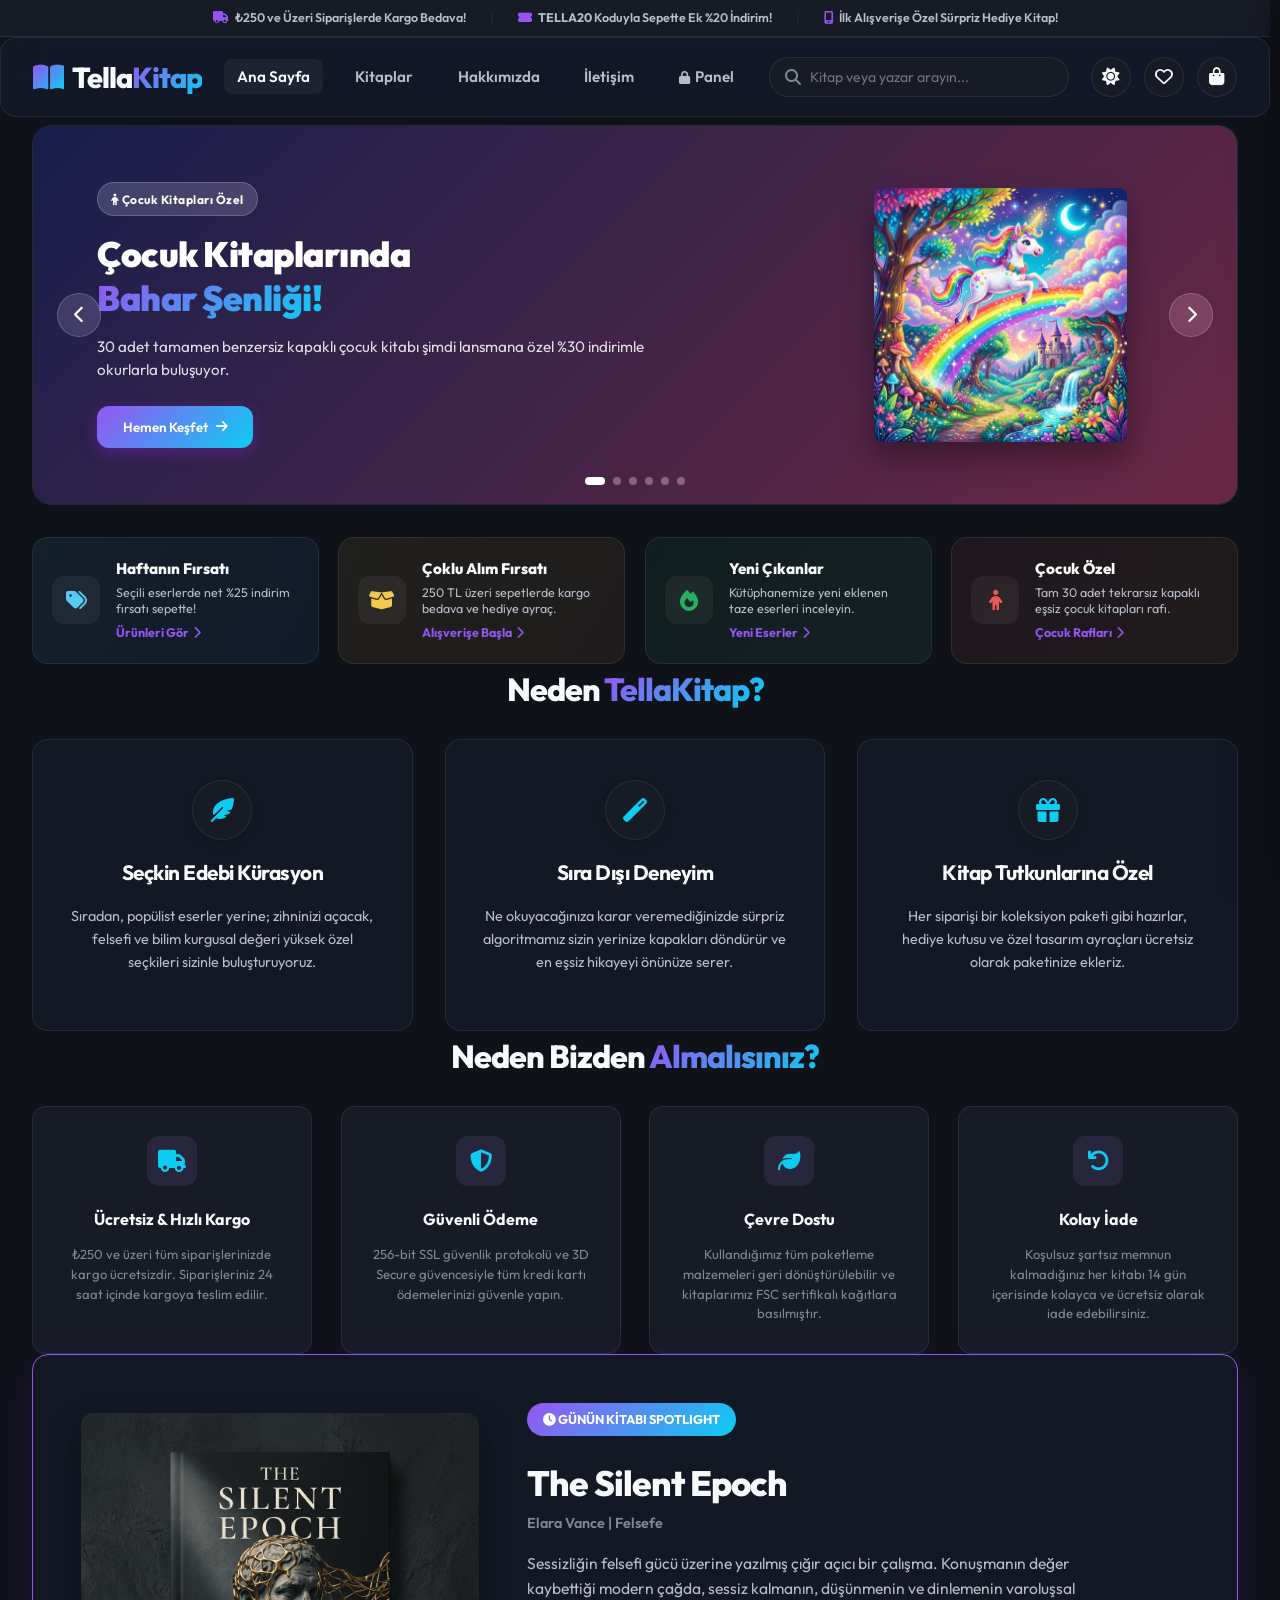
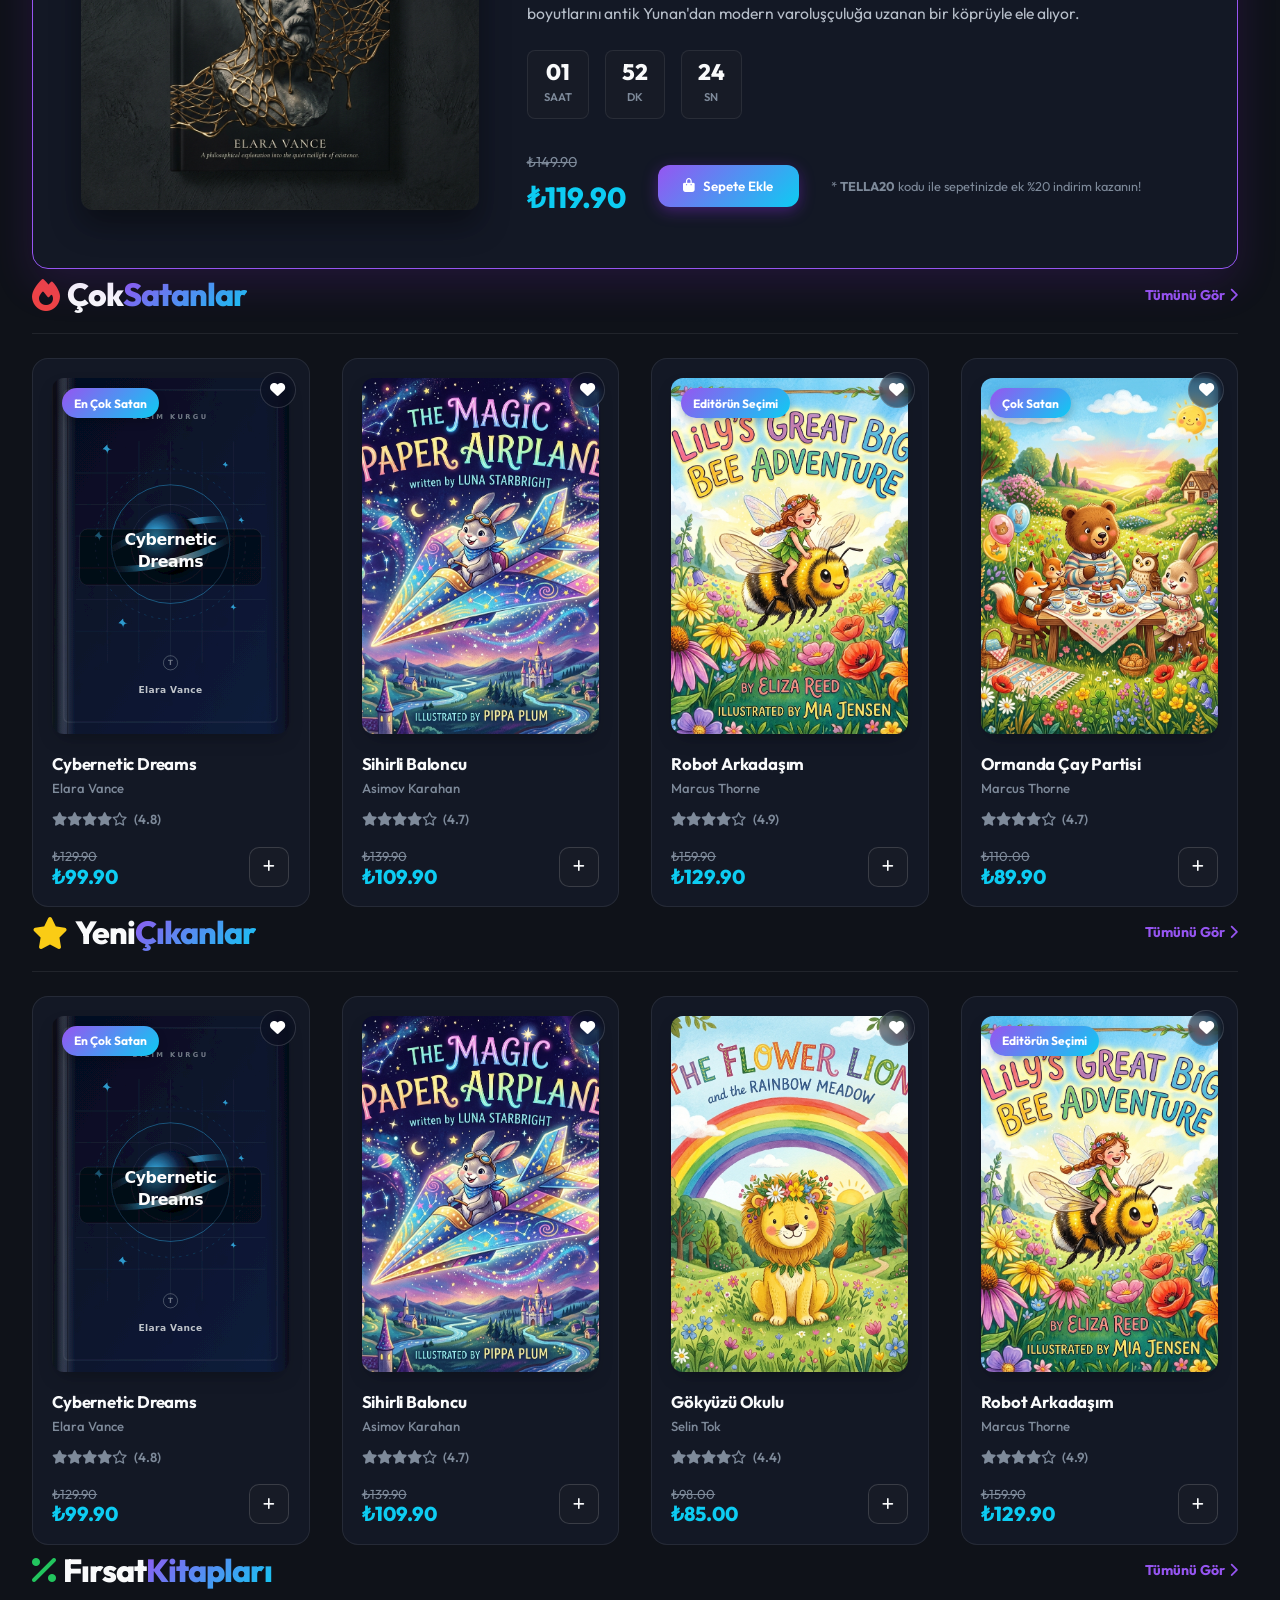
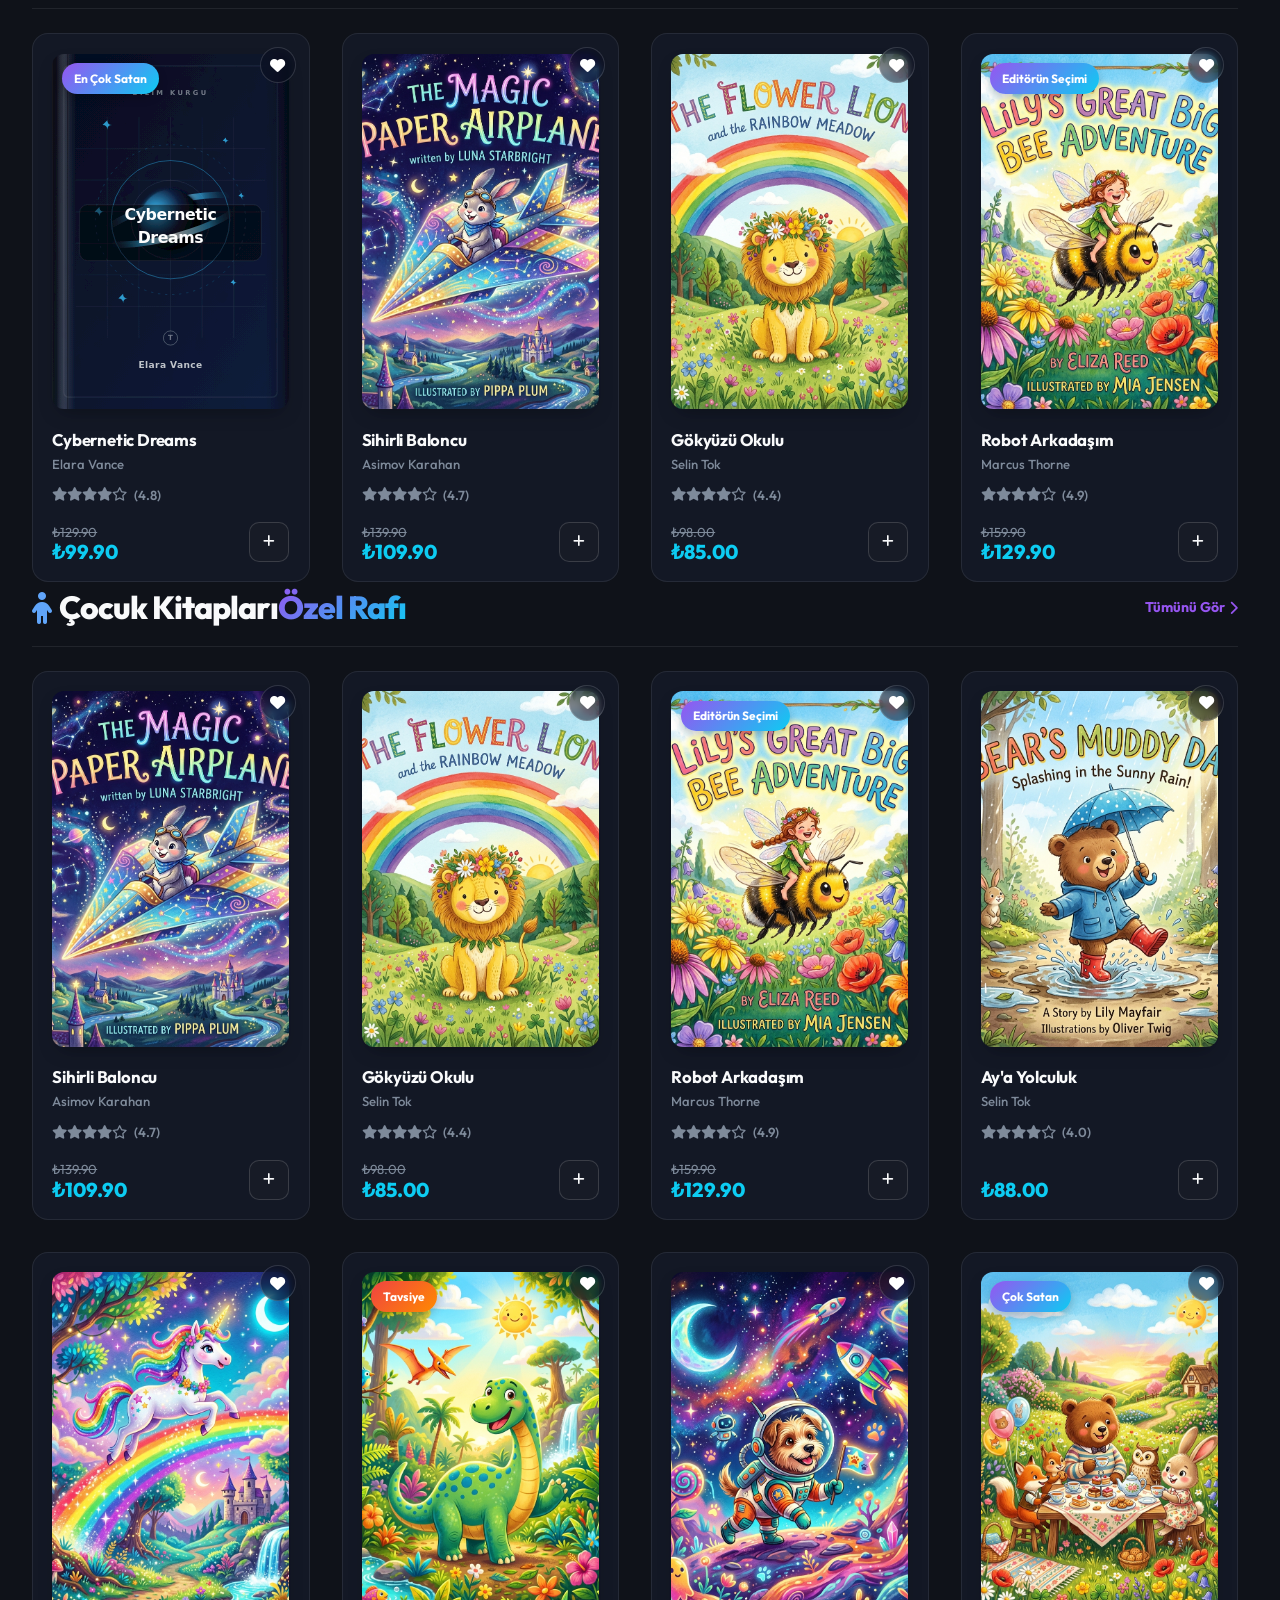
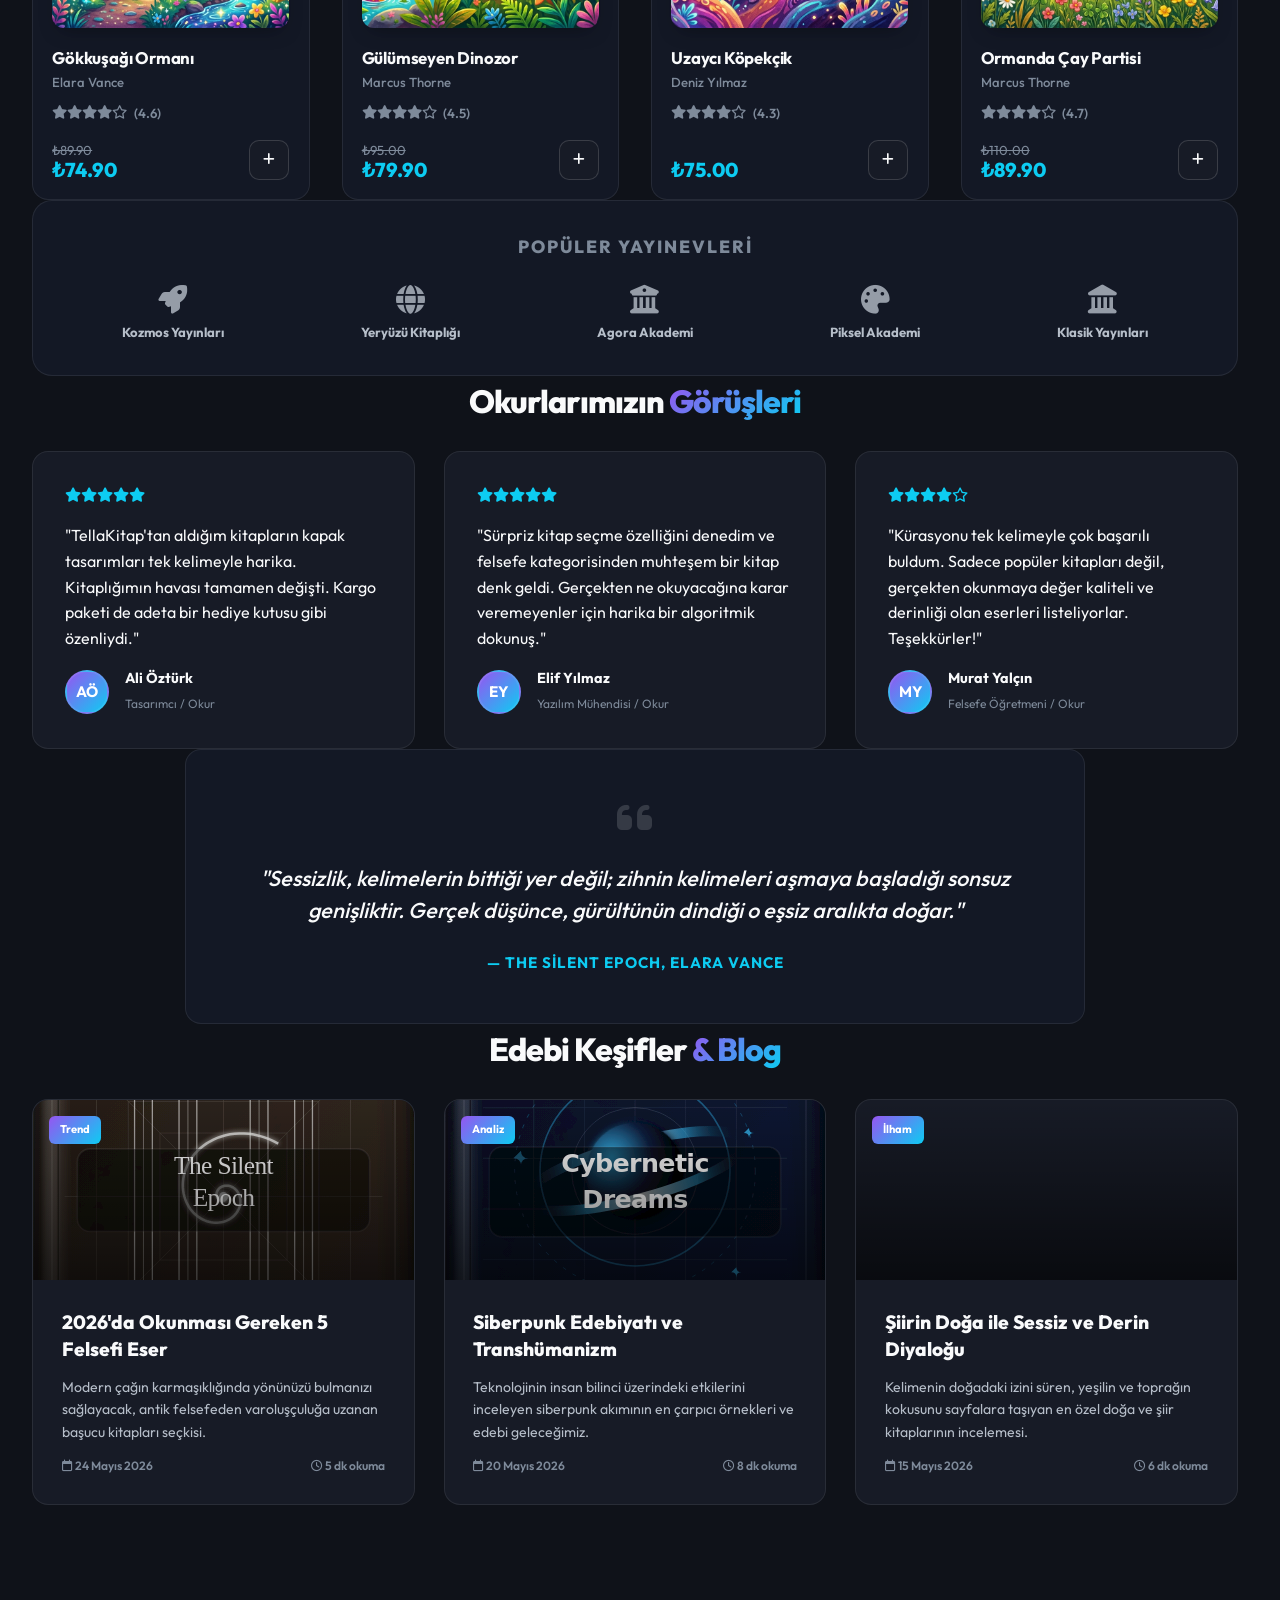
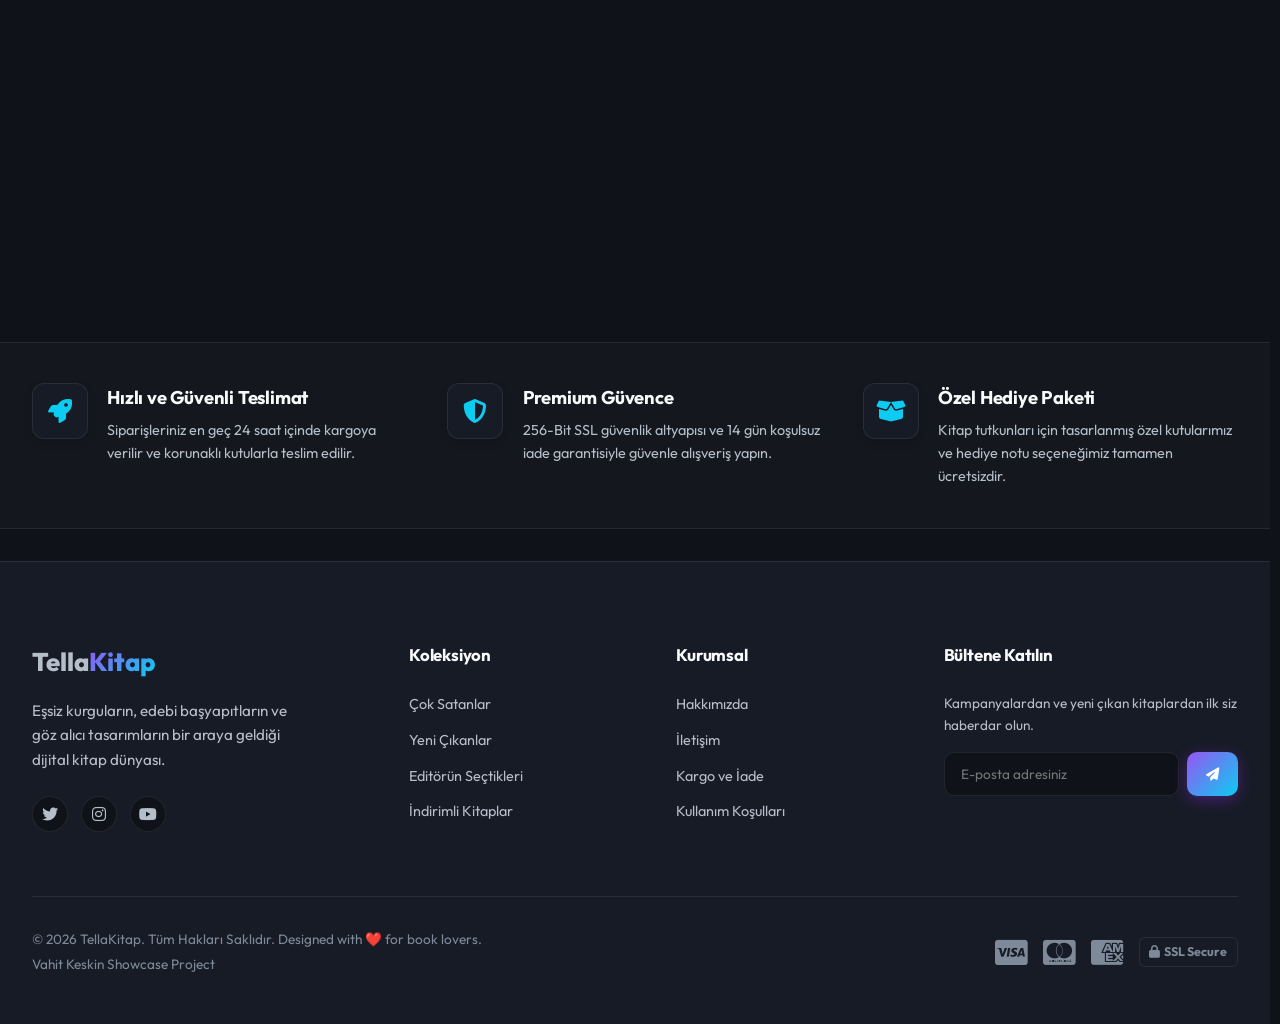
==== commit 2ac7f94d: "feat: utilize all category cover assets, render 8 child books in homepage shelf, and style about her" ====
--- a/index.html
+++ b/index.html
@@ -137,6 +137,48 @@
                 <img src="assets/cover_future.png" alt="Bilim Kurgu Kitapları">
               </div>
             </li>
+            <!-- Slide 4 -->
+            <li class="carousel-slide" style="background: linear-gradient(135deg, rgba(8, 24, 68, 0.5), rgba(89, 42, 114, 0.5));">
+              <div class="slide-content">
+                <span class="slide-tag"><i class="fas fa-terminal"></i> Siberpunk</span>
+                <h2>Geleceğin <br><span class="gradient-text">Karanlık Yüzü</span></h2>
+                <p>Teknoloji ve insan bilincinin birleştiği, neon ışıklı siberpunk dünyaların en çarpıcı hikayeleri burada.</p>
+                <div class="slide-actions">
+                  <button onclick="switchView('shop')" class="gradient-btn">Hemen Keşfet <i class="fas fa-arrow-right"></i></button>
+                </div>
+              </div>
+              <div class="slide-img">
+                <img src="assets/cover_cyber.png" alt="Siberpunk Kitapları">
+              </div>
+            </li>
+            <!-- Slide 5 -->
+            <li class="carousel-slide" style="background: linear-gradient(135deg, rgba(31, 28, 44, 0.5), rgba(146, 141, 171, 0.5));">
+              <div class="slide-content">
+                <span class="slide-tag"><i class="fas fa-user-secret"></i> Gizem & Gerilim</span>
+                <h2>İpuçlarını <br><span class="gradient-text">Takip Edin</span></h2>
+                <p>Karanlık labirentlerden çözülemeyen sırlara, soluk soluğa okuyacağınız en gizemli kurgular.</p>
+                <div class="slide-actions">
+                  <button onclick="switchView('shop')" class="gradient-btn">Detayları Gör <i class="fas fa-arrow-right"></i></button>
+                </div>
+              </div>
+              <div class="slide-img">
+                <img src="assets/cover_mystery.png" alt="Gizem Kitapları">
+              </div>
+            </li>
+            <!-- Slide 6 -->
+            <li class="carousel-slide" style="background: linear-gradient(135deg, rgba(17, 67, 87, 0.5), rgba(242, 148, 146, 0.5));">
+              <div class="slide-content">
+                <span class="slide-tag"><i class="fas fa-leaf"></i> Doğa & Yaşam</span>
+                <h2>Doğanın <br><span class="gradient-text">Felsefesi</span></h2>
+                <p>Kelimelerin doğayla kurduğu sessiz diyaloğu hissedeceğiniz, yeşilin ve toprağın felsefi anlatıları.</p>
+                <div class="slide-actions">
+                  <button onclick="switchView('shop')" class="gradient-btn">Şimdi İncele <i class="fas fa-arrow-right"></i></button>
+                </div>
+              </div>
+              <div class="slide-img">
+                <img src="assets/cover_nature.png" alt="Doğa Kitapları">
+              </div>
+            </li>
           </ul>
         </div>
         
@@ -149,6 +191,9 @@
           <button class="carousel-indicator active" title="Slayt 1"></button>
           <button class="carousel-indicator" title="Slayt 2"></button>
           <button class="carousel-indicator" title="Slayt 3"></button>
+          <button class="carousel-indicator" title="Slayt 4"></button>
+          <button class="carousel-indicator" title="Slayt 5"></button>
+          <button class="carousel-indicator" title="Slayt 6"></button>
         </div>
       </section>
 
--- a/style.css
+++ b/style.css
@@ -171,7 +171,7 @@
 
 /* --- HEADER --- */
 header {
-  position: fixed;
+  position: sticky;
   top: 0;
   left: 0;
   width: 100%;
@@ -397,11 +397,11 @@
 
 /* --- ANA SAYFA (HOME VIEW) --- */
 .home-layout {
-  margin-top: var(--header-height);
-  margin-bottom: 4rem;
-  display: flex;
-  flex-direction: column;
-  gap: 4rem;
+  margin-top: 0.5rem;
+  margin-bottom: 1rem;
+  display: flex;
+  flex-direction: column;
+  gap: 2.5rem;
 }
 
 /* Curated Campaigns / Slides */
@@ -642,7 +642,7 @@
 
 /* --- MAĞAZA (SHOP VIEW) --- */
 .shop-layout {
-  margin-top: var(--header-height);
+  margin-top: 0.5rem;
   display: grid;
   grid-template-columns: 280px 1fr;
   gap: 2.5rem;
@@ -1025,7 +1025,7 @@
 
 /* --- HAKKIMIZDA (ABOUT VIEW) --- */
 .about-layout {
-  margin-top: var(--header-height);
+  margin-top: 0.5rem;
   margin-bottom: 4rem;
   display: flex;
   flex-direction: column;
@@ -1033,10 +1033,21 @@
 }
 
 .about-hero {
-  padding: 4rem 3rem;
+  padding: 4.5rem 3rem;
   text-align: center;
   position: relative;
   overflow: hidden;
+  background: linear-gradient(rgba(10, 15, 30, 0.78), rgba(10, 15, 30, 0.78)), url('assets/hero_banner.png');
+  background-size: cover;
+  background-position: center;
+  border: 1px solid var(--border-color);
+  border-radius: 20px;
+}
+
+[data-theme="light"] .about-hero {
+  background: linear-gradient(rgba(255, 255, 255, 0.82), rgba(255, 255, 255, 0.82)), url('assets/hero_banner.png');
+  background-size: cover;
+  background-position: center;
 }
 
 .about-hero h1 {
@@ -1140,7 +1151,7 @@
 
 /* --- İLETİŞİM (CONTACT VIEW) --- */
 .contact-layout {
-  margin-top: var(--header-height);
+  margin-top: 0.5rem;
   margin-bottom: 4rem;
   display: grid;
   grid-template-columns: 1.2fr 1fr;
@@ -1284,7 +1295,7 @@
    --- DEDICATED DETAIL.HTML PAGE STYLES ---
    ========================================== */
 .detail-layout {
-  margin-top: var(--header-height);
+  margin-top: 0.5rem;
   margin-bottom: 6rem;
   display: grid;
   grid-template-columns: 1.1fr 1.8fr;
@@ -1455,7 +1466,7 @@
    --- DEDICATED ADMIN.HTML PAGE STYLES ---
    ========================================== */
 .admin-sidebar-layout {
-  margin-top: var(--header-height);
+  margin-top: 0;
   display: grid;
   grid-template-columns: 260px 1fr;
   min-height: calc(100vh - var(--header-height));
@@ -2458,8 +2469,8 @@
   background: rgba(255,255,255,0.02);
   border-top: 1px solid var(--border-color);
   border-bottom: 1px solid var(--border-color);
-  padding: 4rem 0;
-  margin-bottom: 4rem;
+  padding: 2.5rem 0;
+  margin-bottom: 2rem;
 }
 
 [data-theme="light"] .features-section {
@@ -2683,7 +2694,7 @@
     --header-height: 70px;
   }
   body {
-    padding-bottom: 60px; /* Spacing for bottom nav bar */
+    padding-bottom: calc(64px + env(safe-area-inset-bottom)); /* Dynamic spacing to prevent overlap with bottom navigation bar */
   }
   .container {
     padding: 0 1.2rem;
@@ -2721,7 +2732,7 @@
     margin: 0 auto 1.5rem auto;
   }
   .sticky-buy-bar {
-    bottom: 60px !important; /* Sit exactly on top of bottom nav */
+    bottom: calc(64px + env(safe-area-inset-bottom)) !important; /* Sit exactly on top of mobile bottom nav */
   }
   .mobile-bottom-nav {
     display: flex !important;
@@ -2734,14 +2745,17 @@
   bottom: 0;
   left: 0;
   right: 0;
-  height: 60px;
-  background: var(--bg-surface-solid);
+  height: calc(64px + env(safe-area-inset-bottom));
+  padding-bottom: env(safe-area-inset-bottom);
+  background: var(--bg-surface);
+  backdrop-filter: var(--glass-blur);
+  -webkit-backdrop-filter: var(--glass-blur);
   border-top: 1px solid var(--border-color);
   display: none;
   justify-content: space-around;
   align-items: center;
   z-index: 150;
-  box-shadow: 0 -4px 20px rgba(0, 0, 0, 0.25);
+  box-shadow: 0 -8px 32px rgba(0, 0, 0, 0.2);
 }
 
 .mobile-bottom-nav-item {
@@ -2750,42 +2764,78 @@
   align-items: center;
   justify-content: center;
   color: var(--text-muted);
-  font-size: 0.65rem;
-  font-weight: 700;
+  font-size: 0.7rem;
+  font-weight: 600;
   gap: 3px;
   flex: 1;
   height: 100%;
   cursor: pointer;
   position: relative;
-  transition: color 0.2s ease, transform 0.2s ease;
+  transition: var(--transition-fast);
+  padding-top: 4px;
 }
 
 .mobile-bottom-nav-item i {
-  font-size: 1.2rem;
+  font-size: 1.25rem;
+  transition: transform 0.2s cubic-bezier(0.175, 0.885, 0.32, 1.275);
+}
+
+.mobile-bottom-nav-item span {
+  transition: color 0.2s ease, font-weight 0.2s ease;
 }
 
 .mobile-bottom-nav-item:active {
-  transform: scale(0.92);
+  transform: scale(0.95);
 }
 
 .mobile-bottom-nav-item.active {
   color: var(--accent-secondary);
+  font-weight: 700;
+}
+
+.mobile-bottom-nav-item.active i {
+  transform: translateY(-2px);
+  color: var(--accent-secondary);
+}
+
+/* Active dot indicator below active item */
+.mobile-bottom-nav-item::after {
+  content: '';
+  position: absolute;
+  bottom: 6px;
+  width: 4px;
+  height: 4px;
+  border-radius: 50%;
+  background: var(--accent-secondary);
+  opacity: 0;
+  transform: scale(0);
+  transition: opacity 0.25s ease, transform 0.25s ease;
+  box-shadow: 0 0 8px var(--accent-secondary);
+}
+
+.mobile-bottom-nav-item.active::after {
+  opacity: 1;
+  transform: scale(1);
 }
 
 .mobile-bottom-nav-item .nav-badge {
   position: absolute;
-  top: 5px;
-  right: 22%;
+  top: 6px;
+  right: 25%;
   background: var(--accent-color);
   color: #ffffff;
-  font-size: 0.62rem;
+  font-size: 0.65rem;
   font-weight: 800;
-  padding: 1px 4px;
+  padding: 1px 5px;
   border-radius: 10px;
-  min-width: 14px;
+  min-width: 15px;
   text-align: center;
   border: 1.5px solid var(--bg-surface-solid);
-  box-shadow: 0 2px 5px rgba(0, 0, 0, 0.2);
+  box-shadow: 0 2px 8px rgba(0, 0, 0, 0.3);
+}
+
+[data-theme="light"] .mobile-bottom-nav-item .nav-badge {
+  border-color: #ffffff;
 }
 
 /* --- MOBILE SEARCH OVERLAY --- */
@@ -2867,33 +2917,85 @@
 .login-card {
   width: 100%;
   max-width: 420px;
-  padding: 2.5rem;
-  border-radius: 16px;
-  background: var(--bg-surface-solid);
-  border: 1px solid var(--border-color);
-  box-shadow: 0 15px 40px rgba(0, 0, 0, 0.3);
-  display: flex;
-  flex-direction: column;
-  gap: 0.5rem;
-  transition: transform 0.3s ease, box-shadow 0.3s ease;
+  padding: 3rem 2.5rem;
+  border-radius: 24px;
+  background: rgba(22, 28, 45, 0.45);
+  backdrop-filter: blur(25px) saturate(180%);
+  -webkit-backdrop-filter: blur(25px) saturate(180%);
+  border: 1px solid rgba(255, 255, 255, 0.08);
+  box-shadow: 0 25px 50px -12px rgba(0, 0, 0, 0.5), 0 0 40px rgba(138, 43, 226, 0.1);
+  display: flex;
+  flex-direction: column;
+  gap: 1.2rem;
+  transition: transform 0.4s cubic-bezier(0.16, 1, 0.3, 1), box-shadow 0.4s ease, border-color 0.4s ease;
   margin: 1.5rem;
+  animation: loginCardFadeIn 0.6s cubic-bezier(0.16, 1, 0.3, 1) forwards;
+}
+
+[data-theme="light"] .login-card {
+  background: rgba(255, 255, 255, 0.5);
+  border: 1px solid rgba(0, 0, 0, 0.06);
+  box-shadow: 0 25px 50px -12px rgba(0, 0, 0, 0.15), 0 0 40px rgba(138, 43, 226, 0.05);
 }
 
 .login-card:hover {
-  transform: translateY(-2px);
-  box-shadow: 0 20px 50px rgba(0, 0, 0, 0.4);
+  transform: translateY(-5px);
+  border-color: rgba(138, 43, 226, 0.3);
+  box-shadow: 0 30px 60px -15px rgba(0, 0, 0, 0.6), 0 0 50px rgba(138, 43, 226, 0.15);
+}
+
+[data-theme="light"] .login-card:hover {
+  border-color: rgba(138, 43, 226, 0.2);
+  box-shadow: 0 30px 60px -15px rgba(0, 0, 0, 0.2), 0 0 50px rgba(138, 43, 226, 0.08);
+}
+
+@keyframes loginCardFadeIn {
+  from {
+    opacity: 0;
+    transform: translateY(30px);
+  }
+  to {
+    opacity: 1;
+    transform: translateY(0);
+  }
+}
+
+/* Form Fields with Icon Styling */
+.input-with-icon {
+  position: relative;
+  width: 100%;
+}
+
+.input-with-icon .field-icon {
+  position: absolute;
+  left: 1.2rem;
+  top: 50%;
+  transform: translateY(-50%);
+  color: var(--text-muted);
+  font-size: 1.05rem;
+  pointer-events: none;
+  transition: var(--transition-fast);
+  z-index: 10;
+}
+
+.input-with-icon .form-control {
+  padding-left: 3rem !important;
+}
+
+.input-with-icon .form-control:focus ~ .field-icon {
+  color: var(--accent-secondary);
 }
 
 @media (max-width: 500px) {
   .login-card {
-    padding: 1.8rem 1.2rem;
+    padding: 2.2rem 1.5rem;
     margin: 1rem;
   }
 }
 
 /* --- HOME PAGE ADDITIONS --- */
 .testimonials-section, .blog-section, .benefits-section {
-  margin-top: 4rem;
+  margin-top: 0;
 }
 
 .testimonials-grid, .blog-grid, .benefits-grid {
@@ -3523,7 +3625,7 @@
   display: grid;
   grid-template-columns: repeat(4, 1fr);
   gap: 1.2rem;
-  margin-bottom: 2.5rem;
+  margin-bottom: 0;
 }
 .campaign-box {
   padding: 1.2rem;
@@ -3577,7 +3679,7 @@
 
 /* Home Showcase Sections */
 .home-showcase-section {
-  margin-bottom: 3.5rem;
+  margin-bottom: 0;
 }
 .showcase-header {
   display: flex;
@@ -3610,7 +3712,7 @@
 .publisher-showcase-section {
   padding: 2rem;
   border-radius: 20px;
-  margin-bottom: 3.5rem;
+  margin-bottom: 0;
   text-align: center;
 }
 .publisher-title {
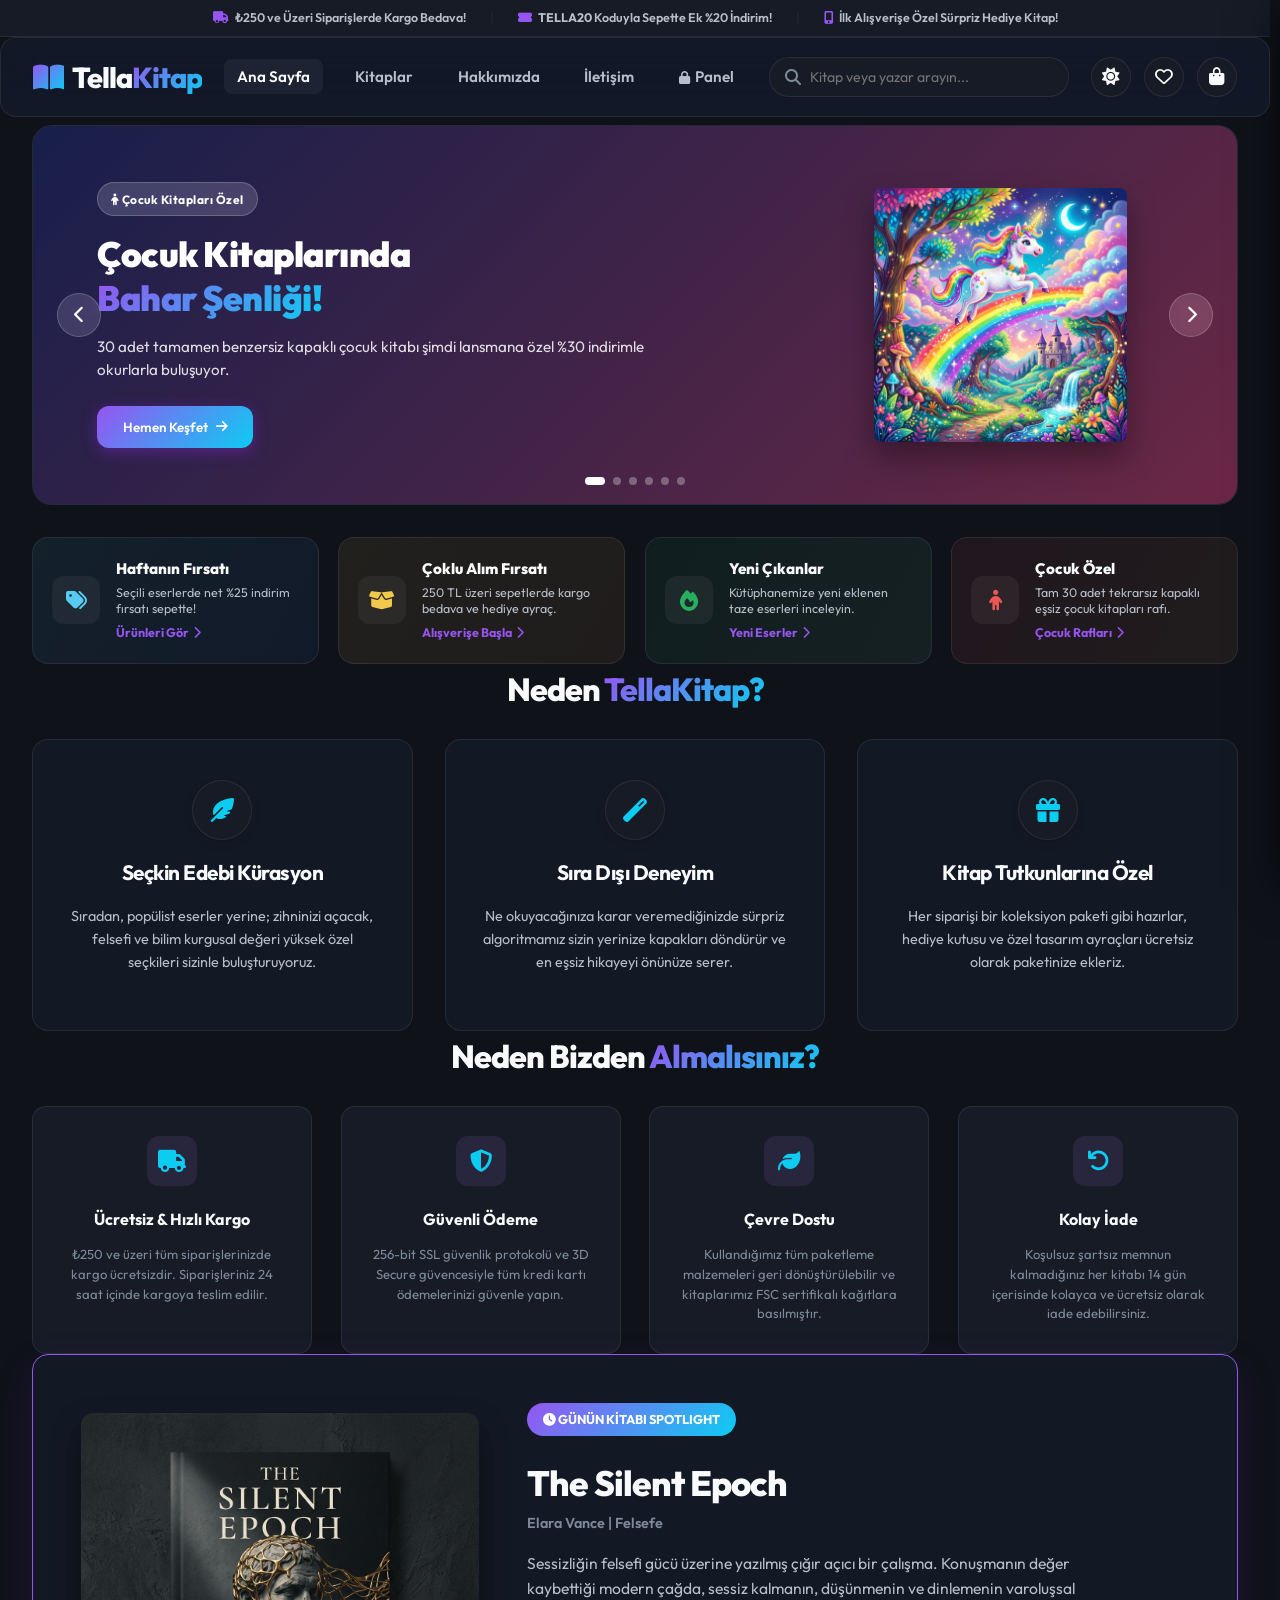
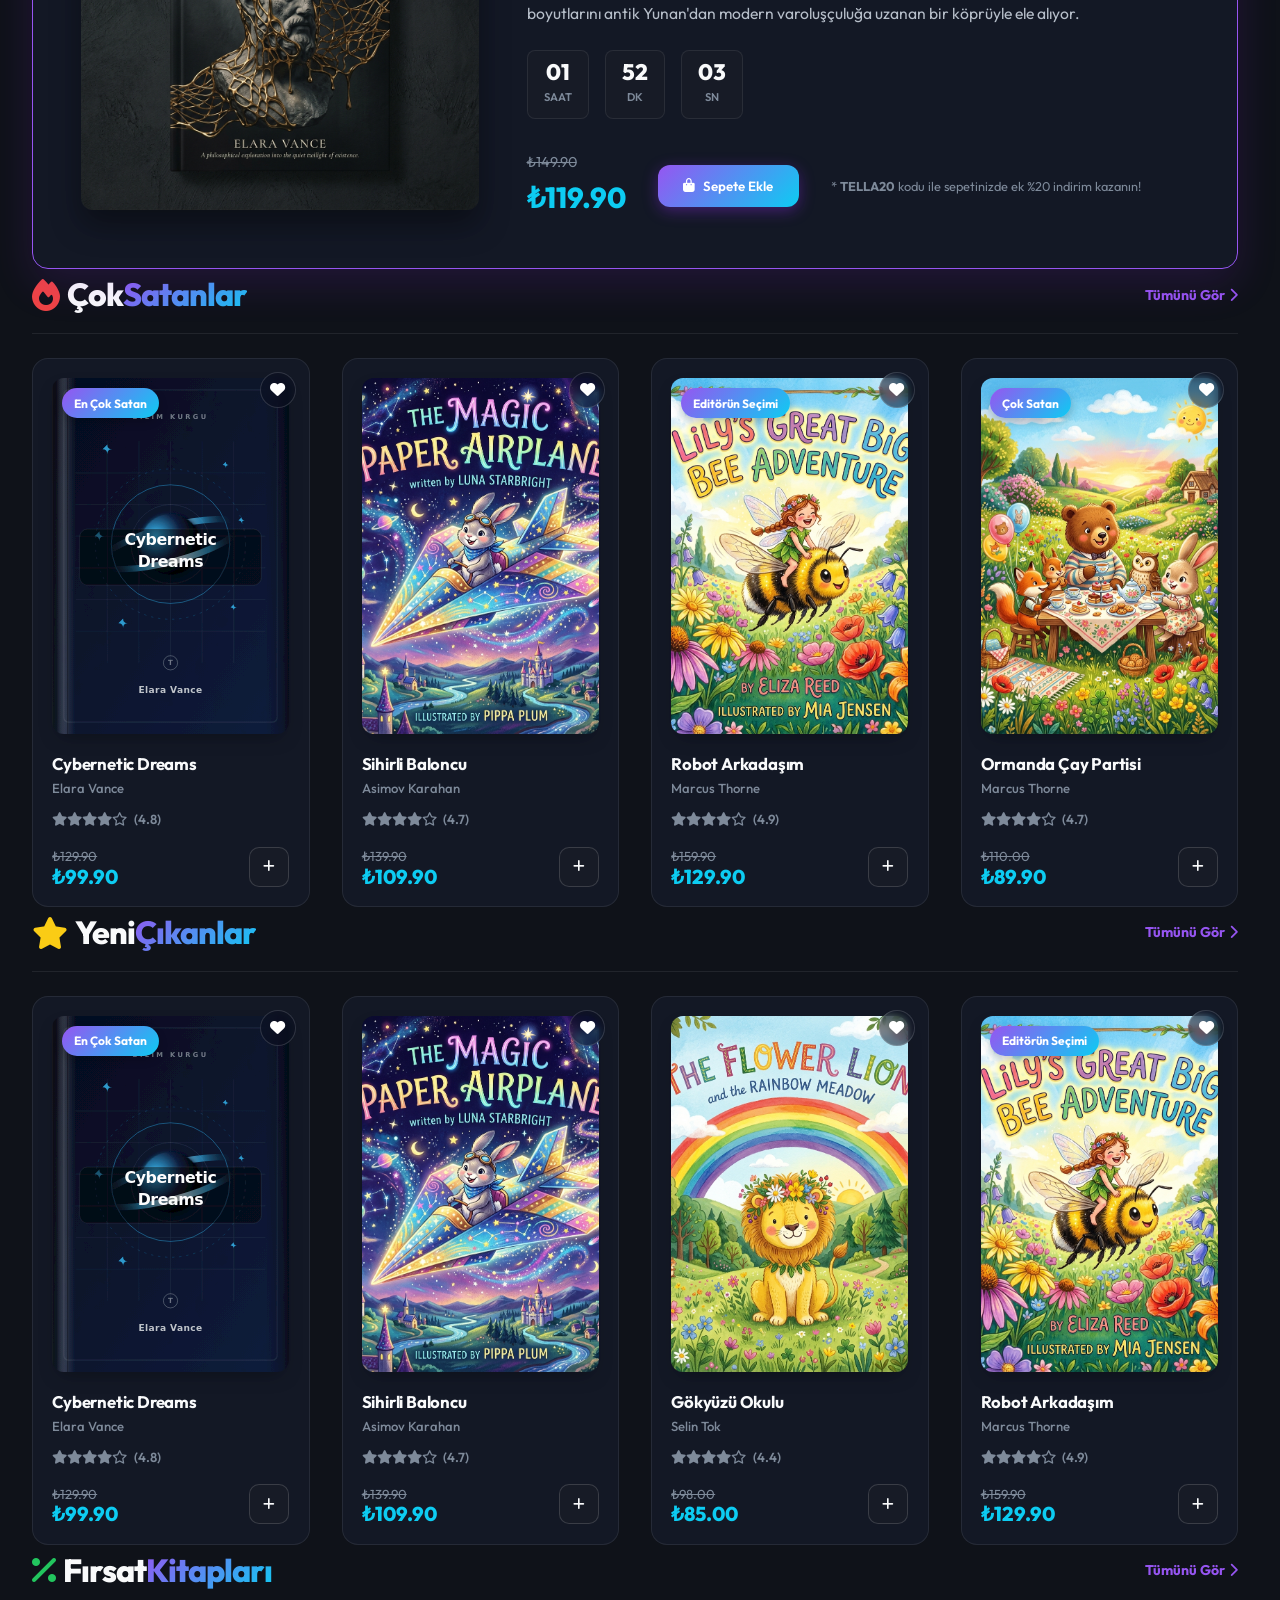
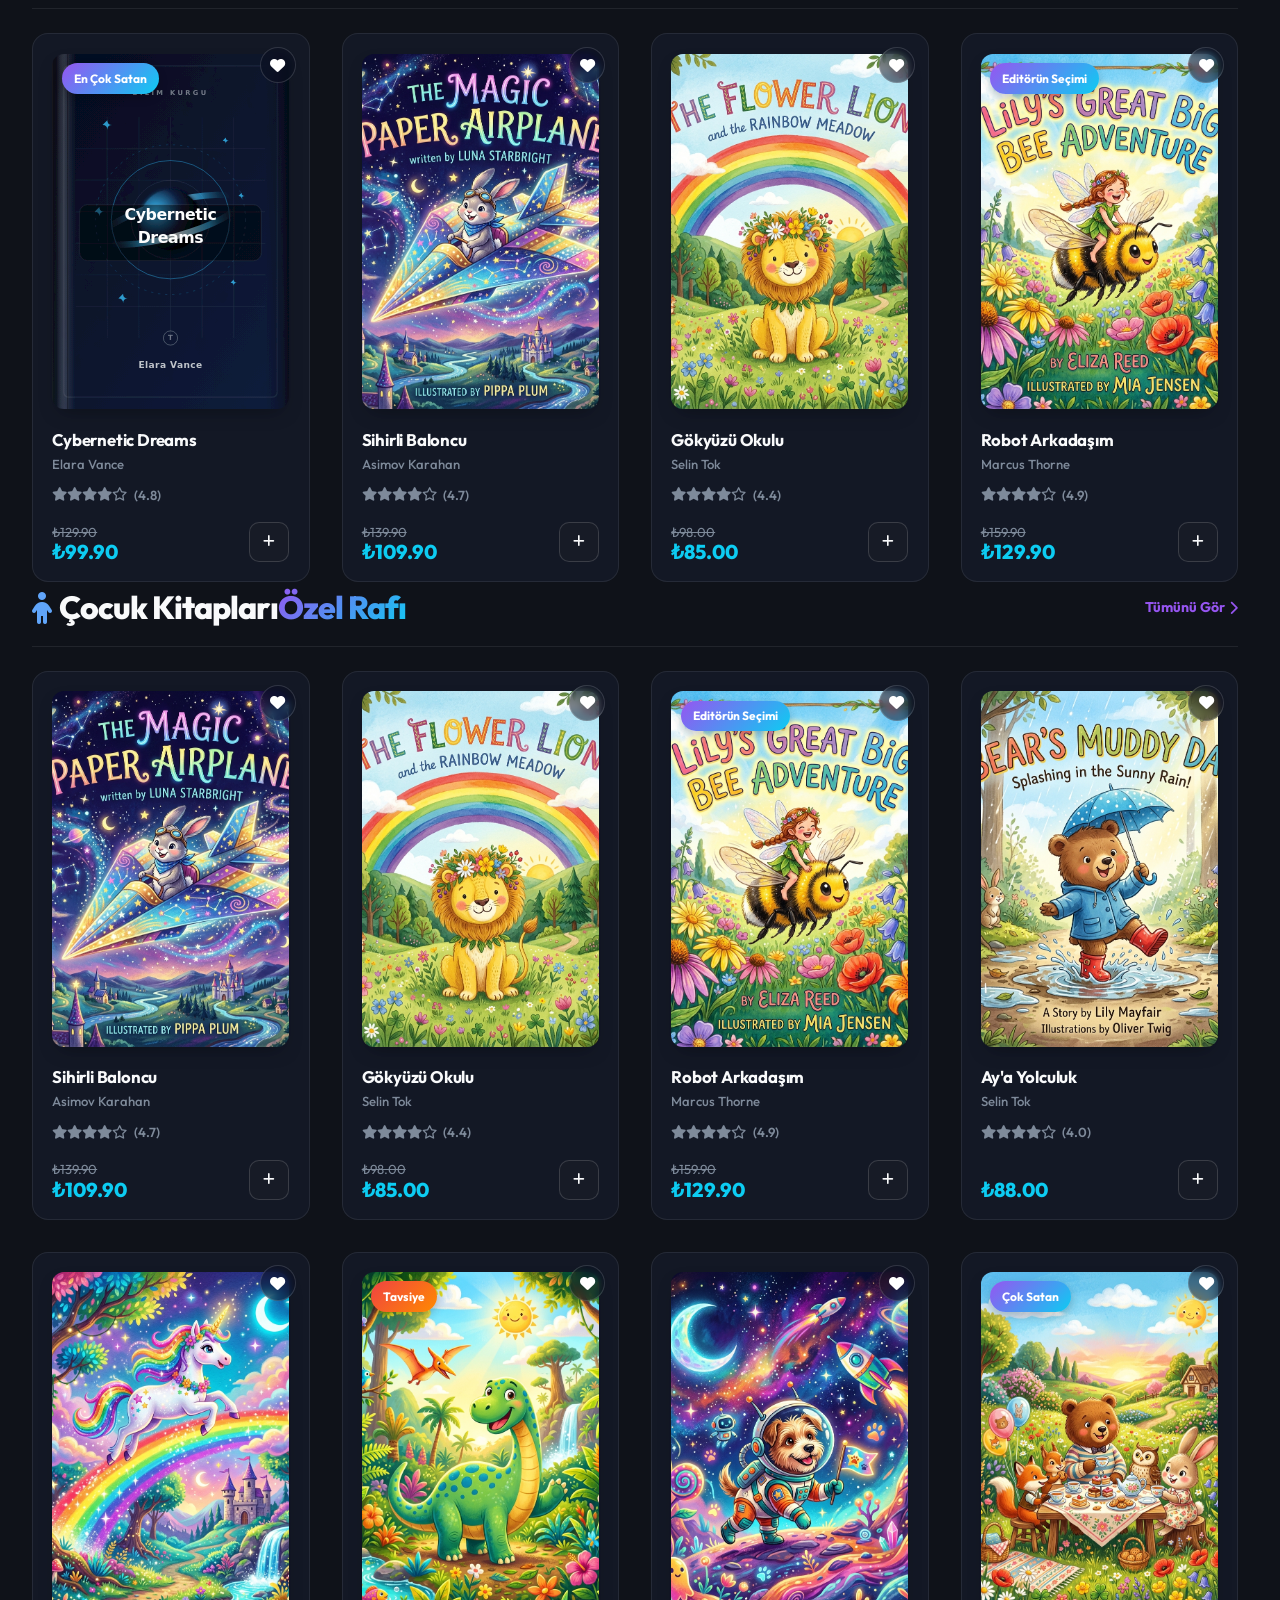
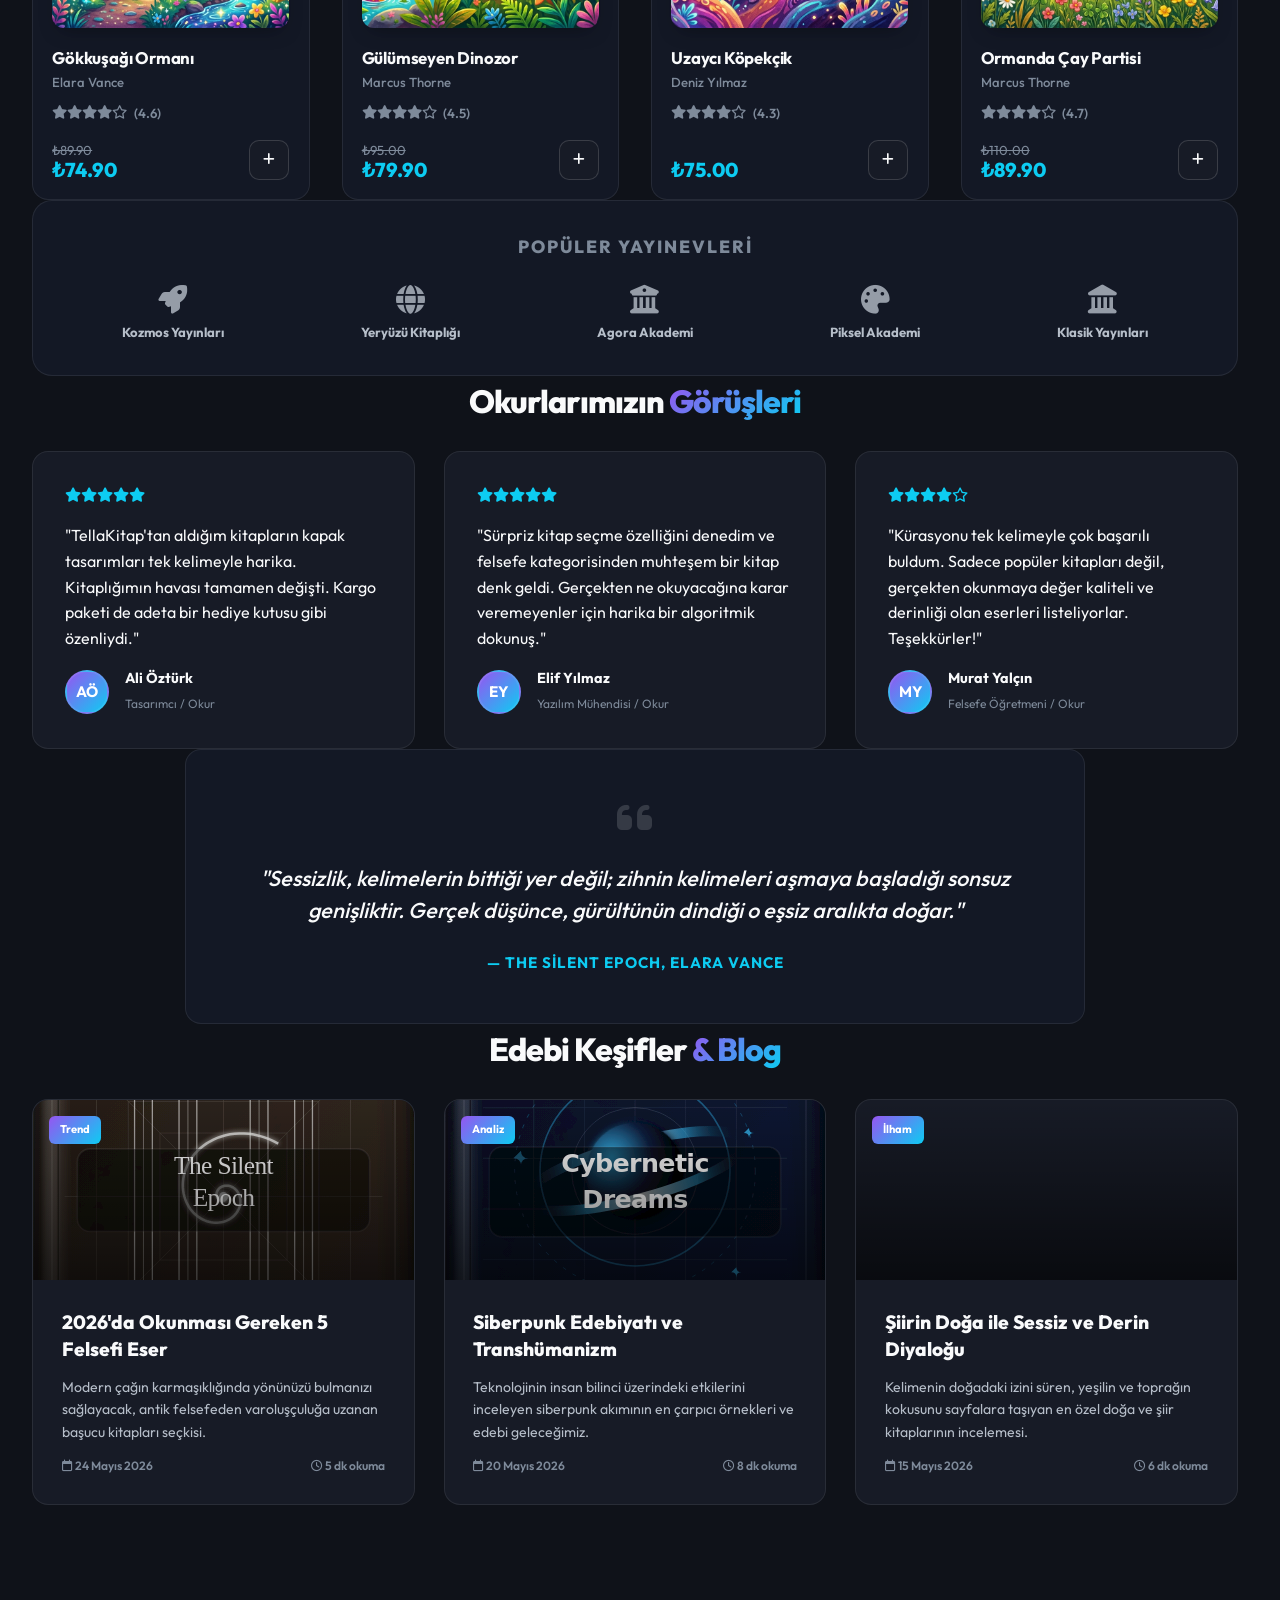
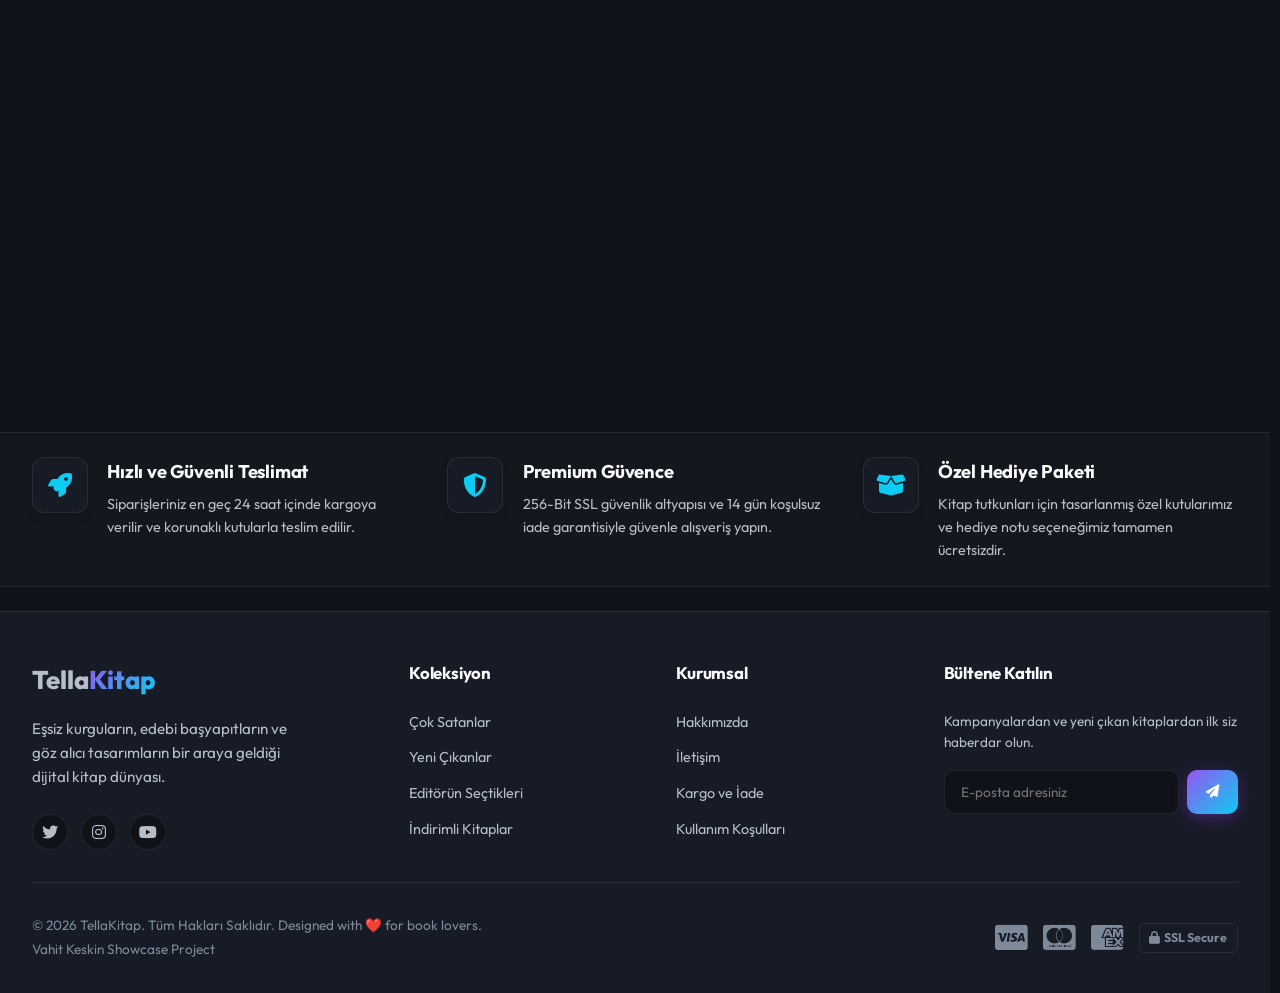
==== commit e9ddf6b3: "style: remove top gaps and add premium page hero banners for shop, about, and contact pages" ====
--- a/index.html
+++ b/index.html
@@ -490,83 +490,98 @@
     <!-- ================= 2. SHOP VIEW ================= -->
     <div id="view-shop" class="view-panel container shop-layout">
       
-      <!-- Left Filters Panel -->
-      <aside class="filters-panel glass-panel">
-        <div class="filter-group">
-          <h3>Sıralama</h3>
-          <select id="sort-select" class="sort-select">
-            <option value="relevance">Önerilen</option>
-            <option value="price-asc">Fiyat: Düşükten Yükseğe</option>
-            <option value="price-desc">Fiyat: Yüksekten Düşüğe</option>
-            <option value="rating-desc">Puan: Yüksekten Düşüğe</option>
-          </select>
-        </div>
-        
-        <div class="filter-group">
-          <h3>Fiyat Aralığı</h3>
-          <div class="price-slider-container">
-            <input type="range" id="price-range" min="50" max="250" step="5" value="250">
-            <div class="price-inputs">
-              <span>₺50.00</span>
-              <span id="price-val" class="gradient-text" style="font-weight: 700;">₺250.00</span>
-            </div>
-          </div>
-        </div>
-        
-        <div class="filter-group">
-          <h3>Müşteri Puanı</h3>
-          <div class="rating-options">
-            <label class="rating-checkbox-label">
-              <input type="checkbox" class="rating-filter" value="5">
-              <span class="stars"><i class="fas fa-star"></i><i class="fas fa-star"></i><i class="fas fa-star"></i><i class="fas fa-star"></i><i class="fas fa-star"></i></span>
-              <span>(5.0)</span>
-            </label>
-            <label class="rating-checkbox-label">
-              <input type="checkbox" class="rating-filter" value="4">
-              <span class="stars"><i class="fas fa-star"></i><i class="fas fa-star"></i><i class="fas fa-star"></i><i class="fas fa-star"></i><i class="far fa-star"></i></span>
-              <span>(4.0+)</span>
-            </label>
-          </div>
-        </div>
-      </aside>
-
-      <!-- Right Catalog Grid -->
-      <section class="catalog-section">
-        <div id="category-slider" class="category-slider">
-          <button class="category-tab active" data-category="Tümü">Tüm Kategoriler</button>
-          <button class="category-tab" data-category="Bilim Kurgu">Bilim Kurgu</button>
-          <button class="category-tab" data-category="Çocuk Kitapları">Çocuk Kitapları</button>
-          <button class="category-tab" data-category="Felsefe">Felsefe</button>
-          <button class="category-tab" data-category="Gizem & Gerilim">Gizem & Gerilim</button>
-          <button class="category-tab" data-category="Tasarım & Teknoloji">Tasarım & Teknoloji</button>
-        </div>
-
-        <!-- Shop Active Coupon Campaign -->
-        <div class="shop-campaign-banner glass-panel">
-          <div class="shop-campaign-text">
-            <h4>Seçkin Kitaplarda Lansman Fırsatı!</h4>
-            <p>Sepette ek indirim kazanmak için indirim kuponunuzu ödeme sayfasında kullanmayı unutmayın.</p>
-          </div>
-          <div class="shop-campaign-coupon">KUPON: TELLA20</div>
-        </div>
-
-        <div class="catalog-header">
-          <p id="book-count">0 Kitap Bulundu</p>
-        </div>
-        <div class="books-grid" id="books-grid">
-          <!-- Dynamic cards -->
-        </div>
-      </section>
+      <!-- Page Hero Banner -->
+      <div class="page-hero-banner glass-panel">
+        <div class="hero-text-content">
+          <span class="slide-tag" style="margin-bottom: 0.5rem;"><i class="fas fa-th-large"></i> Kitap Dünyası</span>
+          <h1 class="gradient-text" style="font-weight: 900; font-size: 2.2rem; letter-spacing: -1px; margin-bottom: 0.3rem;">Tüm Kitaplar</h1>
+          <p style="color: var(--text-secondary); font-size: 0.95rem;">Bilim kurgudan felsefeye, en seçkin edebi kurguları filtreleyin ve keşfedin.</p>
+        </div>
+      </div>
+
+      <div class="shop-grid">
+        <!-- Left Filters Panel -->
+        <aside class="filters-panel glass-panel">
+          <div class="filter-group">
+            <h3>Sıralama</h3>
+            <select id="sort-select" class="sort-select">
+              <option value="relevance">Önerilen</option>
+              <option value="price-asc">Fiyat: Düşükten Yükseğe</option>
+              <option value="price-desc">Fiyat: Yüksekten Düşüğe</option>
+              <option value="rating-desc">Puan: Yüksekten Düşüğe</option>
+            </select>
+          </div>
+          
+          <div class="filter-group">
+            <h3>Fiyat Aralığı</h3>
+            <div class="price-slider-container">
+              <input type="range" id="price-range" min="50" max="250" step="5" value="250">
+              <div class="price-inputs">
+                <span>₺50.00</span>
+                <span id="price-val" class="gradient-text" style="font-weight: 700;">₺250.00</span>
+              </div>
+            </div>
+          </div>
+          
+          <div class="filter-group">
+            <h3>Müşteri Puanı</h3>
+            <div class="rating-options">
+              <label class="rating-checkbox-label">
+                <input type="checkbox" class="rating-filter" value="5">
+                <span class="stars"><i class="fas fa-star"></i><i class="fas fa-star"></i><i class="fas fa-star"></i><i class="fas fa-star"></i><i class="fas fa-star"></i></span>
+                <span>(5.0)</span>
+              </label>
+              <label class="rating-checkbox-label">
+                <input type="checkbox" class="rating-filter" value="4">
+                <span class="stars"><i class="fas fa-star"></i><i class="fas fa-star"></i><i class="fas fa-star"></i><i class="fas fa-star"></i><i class="far fa-star"></i></span>
+                <span>(4.0+)</span>
+              </label>
+            </div>
+          </div>
+        </aside>
+
+        <!-- Right Catalog Grid -->
+        <section class="catalog-section">
+          <div id="category-slider" class="category-slider">
+            <button class="category-tab active" data-category="Tümü">Tüm Kategoriler</button>
+            <button class="category-tab" data-category="Bilim Kurgu">Bilim Kurgu</button>
+            <button class="category-tab" data-category="Çocuk Kitapları">Çocuk Kitapları</button>
+            <button class="category-tab" data-category="Felsefe">Felsefe</button>
+            <button class="category-tab" data-category="Gizem & Gerilim">Gizem & Gerilim</button>
+            <button class="category-tab" data-category="Tasarım & Teknoloji">Tasarım & Teknoloji</button>
+          </div>
+
+          <!-- Shop Active Coupon Campaign -->
+          <div class="shop-campaign-banner glass-panel">
+            <div class="shop-campaign-text">
+              <h4>Seçkin Kitaplarda Lansman Fırsatı!</h4>
+              <p>Sepette ek indirim kazanmak için indirim kuponunuzu ödeme sayfasında kullanmayı unutmayın.</p>
+            </div>
+            <div class="shop-campaign-coupon">KUPON: TELLA20</div>
+          </div>
+
+          <div class="catalog-header">
+            <p id="book-count">0 Kitap Bulundu</p>
+          </div>
+          <div class="books-grid" id="books-grid">
+            <!-- Dynamic cards -->
+          </div>
+        </section>
+      </div>
 
     </div>
 
     <!-- ================= 3. ABOUT VIEW ================= -->
     <div id="view-about" class="view-panel container about-layout">
       
-      <section class="about-hero glass-panel">
-        <h1>Kelimelerin Arkasındaki <span class="gradient-text">Vizyon.</span></h1>
-        <p>TellaKitap, ticari bir kitap satış platformu olmanın ötesinde, seçkin edebiyat eserlerini estetik değerlerle buluşturan modern bir yayıncılık ve kürasyon projesidir.</p>
-      </section>
+      <!-- Page Hero Banner -->
+      <div class="page-hero-banner about-hero glass-panel">
+        <div class="hero-text-content">
+          <span class="slide-tag" style="margin-bottom: 0.5rem;"><i class="fas fa-bookmark"></i> Hikayemiz</span>
+          <h1 class="gradient-text" style="font-weight: 900; font-size: 2.2rem; letter-spacing: -1px; margin-bottom: 0.3rem;">Kelimelerin Arkasındaki Vizyon</h1>
+          <p style="color: var(--text-secondary); font-size: 0.95rem;">TellaKitap, ticari bir kitap satış platformu olmanın ötesinde, seçkin edebiyat eserlerini estetik değerlerle buluşturan modern bir yayıncılık ve kürasyon projesidir.</p>
+        </div>
+      </div>
 
       <div class="about-grid">
         <div class="about-card glass-panel">
@@ -640,65 +655,76 @@
     <!-- ================= 4. CONTACT VIEW ================= -->
     <div id="view-contact" class="view-panel container contact-layout">
       
-      <!-- Contact form -->
-      <section class="contact-card glass-panel">
-        <h2>Bizimle <span class="gradient-text">İletişime Geçin.</span></h2>
-        <p style="color:var(--text-secondary); margin-bottom:1rem; font-size:0.95rem;">Sorularınız, iş birliği teklifleriniz veya sipariş destek talepleriniz için formu doldurabilirsiniz. Ekibimiz en geç 2 saat içinde dönüş yapacaktır.</p>
-        
-        <form id="contact-main-form" class="contact-form">
-          <div class="form-row">
+      <!-- Page Hero Banner -->
+      <div class="page-hero-banner glass-panel">
+        <div class="hero-text-content">
+          <span class="slide-tag" style="margin-bottom: 0.5rem;"><i class="fas fa-envelope"></i> İletişim</span>
+          <h1 class="gradient-text" style="font-weight: 900; font-size: 2.2rem; letter-spacing: -1px; margin-bottom: 0.3rem;">Bize Ulaşın</h1>
+          <p style="color: var(--text-secondary); font-size: 0.95rem;">Sorularınız, destek talepleriniz veya iş birliği fikirleriniz için bizimle bağlantı kurun.</p>
+        </div>
+      </div>
+
+      <div class="contact-grid">
+        <!-- Contact form -->
+        <section class="contact-card glass-panel">
+          <h2>Bizimle <span class="gradient-text">İletişime Geçin.</span></h2>
+          <p style="color:var(--text-secondary); margin-bottom:1rem; font-size:0.95rem;">Sorularınız, iş birliği teklifleriniz veya sipariş destek talepleriniz için formu doldurabilirsiniz. Ekibimiz en geç 2 saat içinde dönüş yapacaktır.</p>
+          
+          <form id="contact-main-form" class="contact-form">
+            <div class="form-row">
+              <div class="form-group">
+                <label for="c-name">Adınız Soyadınız</label>
+                <input type="text" id="c-name" class="form-control" placeholder="Örn: Vahit Keskin" required autocomplete="off">
+              </div>
+              <div class="form-group">
+                <label for="c-email">E-posta Adresiniz</label>
+                <input type="email" id="c-email" class="form-control" placeholder="Örn: vahit@example.com" required autocomplete="off">
+              </div>
+            </div>
             <div class="form-group">
-              <label for="c-name">Adınız Soyadınız</label>
-              <input type="text" id="c-name" class="form-control" placeholder="Örn: Vahit Keskin" required autocomplete="off">
+              <label for="c-subject">Konu</label>
+              <input type="text" id="c-subject" class="form-control" placeholder="Destek, İş Birliği vb." required autocomplete="off">
             </div>
             <div class="form-group">
-              <label for="c-email">E-posta Adresiniz</label>
-              <input type="email" id="c-email" class="form-control" placeholder="Örn: vahit@example.com" required autocomplete="off">
-            </div>
-          </div>
-          <div class="form-group">
-            <label for="c-subject">Konu</label>
-            <input type="text" id="c-subject" class="form-control" placeholder="Destek, İş Birliği vb." required autocomplete="off">
-          </div>
-          <div class="form-group">
-            <label for="c-message">Mesajınız</label>
-            <textarea id="c-message" class="form-control" rows="5" placeholder="Mesajınızı buraya yazın..." required></textarea>
-          </div>
-          <button type="submit" class="gradient-btn" style="width: fit-content; padding: 0.8rem 2.5rem; margin-top:0.5rem;">
-            <i class="fas fa-paper-plane"></i> Gönder
-          </button>
-        </form>
-      </section>
-
-      <!-- Info channels & map -->
-      <aside class="contact-info-panel">
-        
-        <div class="info-box glass-panel">
-          <div class="info-icon"><i class="fas fa-map-marker-alt"></i></div>
-          <div class="info-text">
-            <h4>Merkez Ofisimiz</h4>
-            <p>Edebiyat Plaza, Kat: 12, Levent<br>Beşiktaş, İstanbul</p>
-          </div>
-        </div>
-
-        <div class="info-box glass-panel">
-          <div class="info-icon"><i class="fas fa-envelope"></i></div>
-          <div class="info-text">
-            <h4>E-posta ve Telefon</h4>
-            <p>info@tellakitap.com<br>+90 (212) 555 45 45</p>
-          </div>
-        </div>
-
-        <div class="mock-map glass-panel">
-          <div class="mock-map-bg"></div>
-          <i class="fas fa-map-pin map-pin"></i>
-          <span style="position:absolute; bottom: 1rem; left: 1rem; font-size:0.75rem; background:rgba(0,0,0,0.7); padding:0.3rem 0.6rem; border-radius:5px;">TellaKitap Genel Merkez</span>
-        </div>
-
-      </aside>
+              <label for="c-message">Mesajınız</label>
+              <textarea id="c-message" class="form-control" rows="5" placeholder="Mesajınızı buraya yazın..." required></textarea>
+            </div>
+            <button type="submit" class="gradient-btn" style="width: fit-content; padding: 0.8rem 2.5rem; margin-top:0.5rem;">
+              <i class="fas fa-paper-plane"></i> Gönder
+            </button>
+          </form>
+        </section>
+
+        <!-- Info channels & map -->
+        <aside class="contact-info-panel">
+          
+          <div class="info-box glass-panel">
+            <div class="info-icon"><i class="fas fa-map-marker-alt"></i></div>
+            <div class="info-text">
+              <h4>Merkez Ofisimiz</h4>
+              <p>Edebiyat Plaza, Kat: 12, Levent<br>Beşiktaş, İstanbul</p>
+            </div>
+          </div>
+
+          <div class="info-box glass-panel">
+            <div class="info-icon"><i class="fas fa-envelope"></i></div>
+            <div class="info-text">
+              <h4>E-posta ve Telefon</h4>
+              <p>info@tellakitap.com<br>+90 (212) 555 45 45</p>
+            </div>
+          </div>
+
+          <div class="mock-map glass-panel">
+            <div class="mock-map-bg"></div>
+            <i class="fas fa-map-pin map-pin"></i>
+            <span style="position:absolute; bottom: 1rem; left: 1rem; font-size:0.75rem; background:rgba(0,0,0,0.7); padding:0.3rem 0.6rem; border-radius:5px;">TellaKitap Genel Merkez</span>
+          </div>
+
+        </aside>
+      </div>
 
       <!-- Sıkça Sorulan Sorular -->
-      <section class="faq-section-wrapper" style="grid-column: span 2; margin-top: 3rem; width: 100%;">
+      <section class="faq-section-wrapper" style="margin-top: 3rem; width: 100%;">
         <h2 class="home-section-title" style="text-align: center; margin-bottom: 2rem;">Sıkça Sorulan <span class="gradient-text">Sorular</span></h2>
         <div class="faq-section">
           <div class="faq-item">
--- a/style.css
+++ b/style.css
@@ -398,7 +398,7 @@
 /* --- ANA SAYFA (HOME VIEW) --- */
 .home-layout {
   margin-top: 0.5rem;
-  margin-bottom: 1rem;
+  margin-bottom: 0;
   display: flex;
   flex-direction: column;
   gap: 2.5rem;
@@ -641,14 +641,36 @@
 }
 
 /* --- MAĞAZA (SHOP VIEW) --- */
+.page-hero-banner {
+  padding: 2.5rem 3rem;
+  background: linear-gradient(135deg, rgba(22, 28, 45, 0.45), rgba(138, 43, 226, 0.05));
+  backdrop-filter: var(--glass-blur);
+  -webkit-backdrop-filter: var(--glass-blur);
+  border: 1px solid var(--border-color);
+  border-radius: 20px;
+  margin-bottom: 0.5rem;
+  width: 100%;
+}
+
+[data-theme="light"] .page-hero-banner {
+  background: linear-gradient(135deg, rgba(255, 255, 255, 0.5), rgba(138, 43, 226, 0.03));
+}
+
 .shop-layout {
-  margin-top: 0.5rem;
+  margin-top: 0;
+  display: flex;
+  flex-direction: column;
+  gap: 2rem;
+  margin-bottom: 1.5rem;
+}
+
+.shop-grid {
   display: grid;
   grid-template-columns: 280px 1fr;
   gap: 2.5rem;
   align-items: start;
-  margin-bottom: 5rem;
-}
+}
+
 
 /* Category Slider in Shop View */
 .category-slider {
@@ -1025,30 +1047,25 @@
 
 /* --- HAKKIMIZDA (ABOUT VIEW) --- */
 .about-layout {
-  margin-top: 0.5rem;
-  margin-bottom: 4rem;
-  display: flex;
-  flex-direction: column;
-  gap: 3rem;
+  margin-top: 0;
+  margin-bottom: 1.5rem;
+  display: flex;
+  flex-direction: column;
+  gap: 2rem;
 }
 
 .about-hero {
-  padding: 4.5rem 3rem;
-  text-align: center;
-  position: relative;
-  overflow: hidden;
-  background: linear-gradient(rgba(10, 15, 30, 0.78), rgba(10, 15, 30, 0.78)), url('assets/hero_banner.png');
-  background-size: cover;
-  background-position: center;
-  border: 1px solid var(--border-color);
-  border-radius: 20px;
+  background: linear-gradient(rgba(10, 15, 30, 0.78), rgba(10, 15, 30, 0.78)), url('assets/hero_banner.png') !important;
+  background-size: cover !important;
+  background-position: center !important;
 }
 
 [data-theme="light"] .about-hero {
-  background: linear-gradient(rgba(255, 255, 255, 0.82), rgba(255, 255, 255, 0.82)), url('assets/hero_banner.png');
-  background-size: cover;
-  background-position: center;
-}
+  background: linear-gradient(rgba(255, 255, 255, 0.82), rgba(255, 255, 255, 0.82)), url('assets/hero_banner.png') !important;
+  background-size: cover !important;
+  background-position: center !important;
+}
+
 
 .about-hero h1 {
   font-size: 3rem;
@@ -1151,12 +1168,19 @@
 
 /* --- İLETİŞİM (CONTACT VIEW) --- */
 .contact-layout {
-  margin-top: 0.5rem;
-  margin-bottom: 4rem;
+  margin-top: 0;
+  margin-bottom: 0;
+  display: flex;
+  flex-direction: column;
+  gap: 2rem;
+}
+
+.contact-grid {
   display: grid;
   grid-template-columns: 1.2fr 1fr;
-  gap: 3rem;
-}
+  gap: 2.5rem;
+}
+
 
 .contact-card {
   padding: 3rem;
@@ -1296,10 +1320,10 @@
    ========================================== */
 .detail-layout {
   margin-top: 0.5rem;
-  margin-bottom: 6rem;
+  margin-bottom: 1.5rem;
   display: grid;
   grid-template-columns: 1.1fr 1.8fr;
-  gap: 3.5rem;
+  gap: 2.5rem;
 }
 
 .detail-left {
@@ -1450,8 +1474,8 @@
 
 .similar-section {
   border-top: 1px solid var(--border-color);
-  padding-top: 4rem;
-  margin-bottom: 5rem;
+  padding-top: 2.5rem;
+  margin-bottom: 2rem;
 }
 
 .similar-grid {
@@ -2469,8 +2493,8 @@
   background: rgba(255,255,255,0.02);
   border-top: 1px solid var(--border-color);
   border-bottom: 1px solid var(--border-color);
-  padding: 2.5rem 0;
-  margin-bottom: 2rem;
+  padding: 1.5rem 0;
+  margin-bottom: 1.5rem;
 }
 
 [data-theme="light"] .features-section {
@@ -2524,7 +2548,7 @@
 footer {
   background: var(--bg-surface-solid);
   border-top: 1px solid var(--border-color);
-  padding: 5rem 0 3rem 0;
+  padding: 3rem 0 2rem 0;
   color: var(--text-secondary);
 }
 
@@ -2532,7 +2556,7 @@
   display: grid;
   grid-template-columns: 1.5fr repeat(3, 1fr);
   gap: 3rem;
-  margin-bottom: 4rem;
+  margin-bottom: 2rem;
 }
 
 .footer-brand h3 {
@@ -2643,7 +2667,7 @@
   .hero-image-wrapper {
     height: 320px;
   }
-  .shop-layout {
+  .shop-grid {
     grid-template-columns: 1fr;
   }
   .filters-panel {
@@ -2657,7 +2681,7 @@
     grid-template-columns: 1fr;
     gap: 2rem;
   }
-  .contact-layout {
+  .contact-grid {
     grid-template-columns: 1fr;
   }
   .checkout-dialog-content {
@@ -3177,7 +3201,7 @@
 
 /* --- ABOUT PAGE TEAM SECTION --- */
 .team-section {
-  margin-top: 4rem;
+  margin-top: 0;
 }
 
 .team-grid {
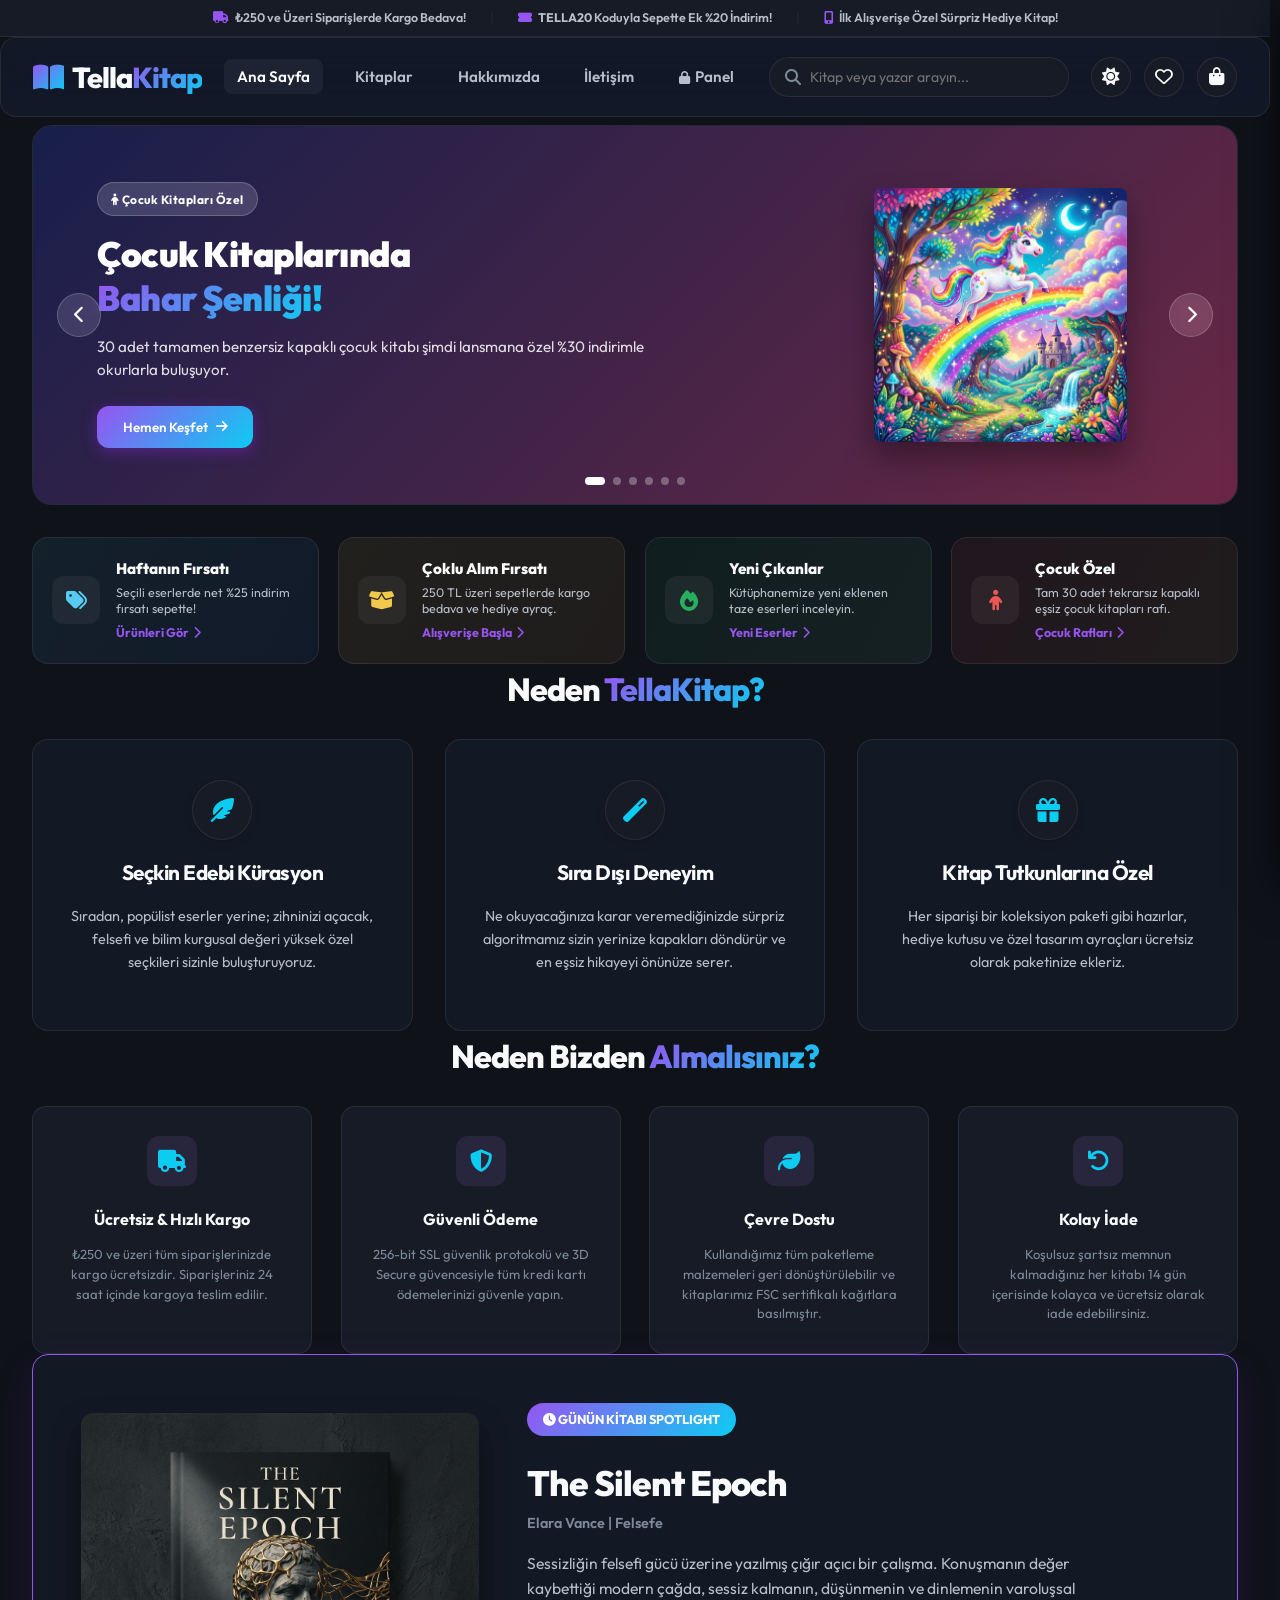
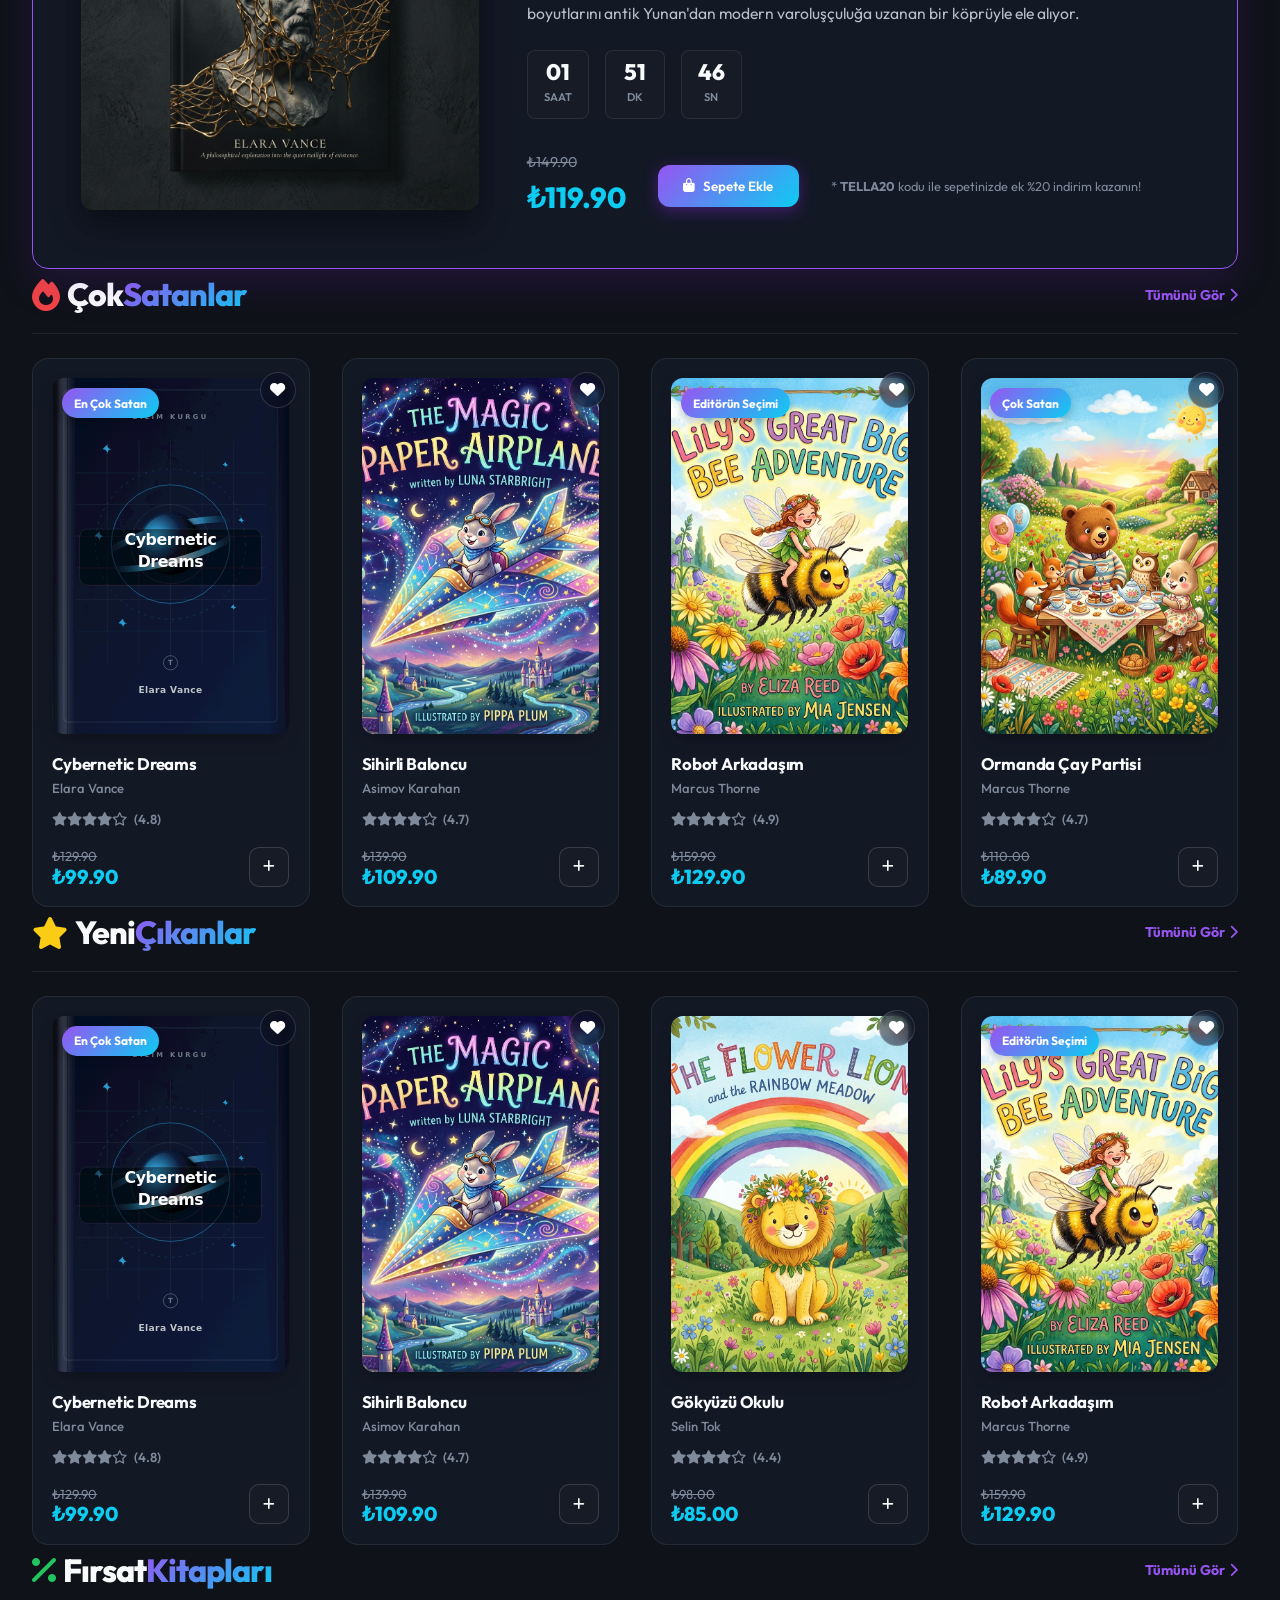
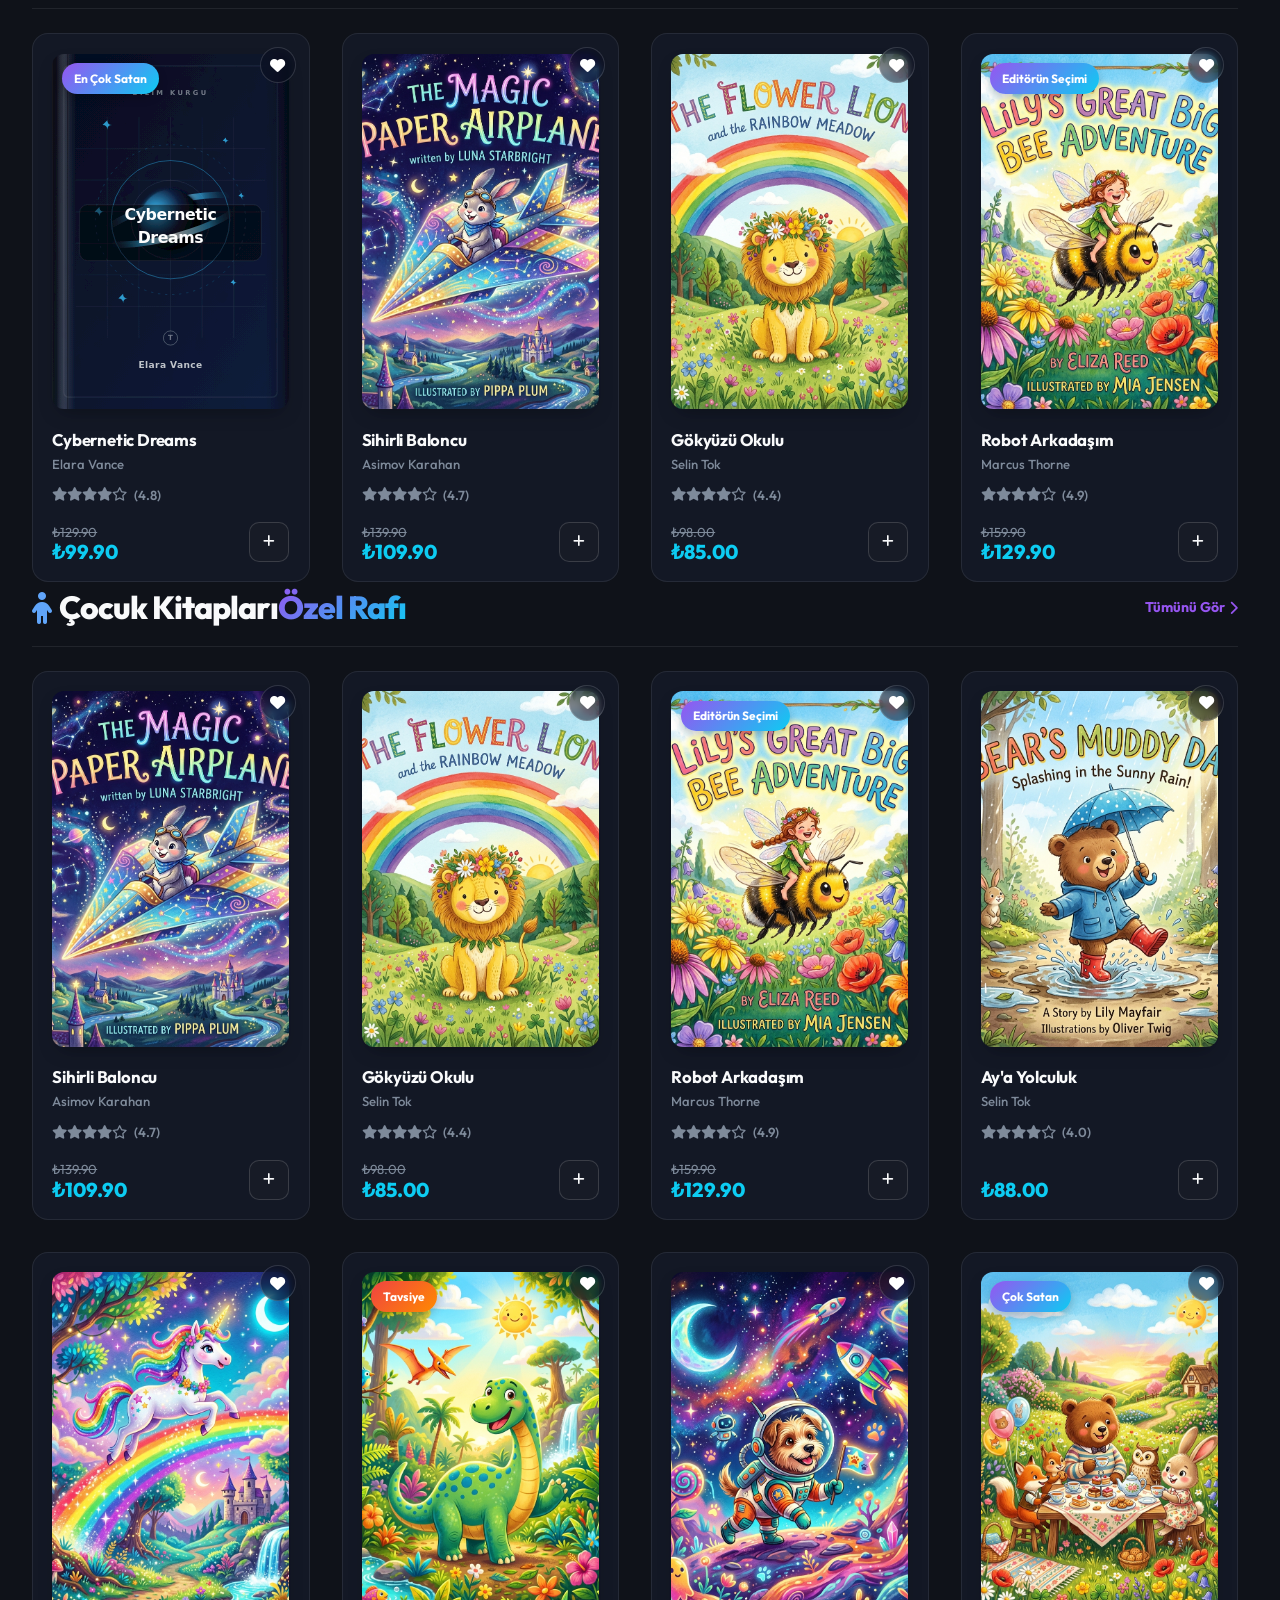
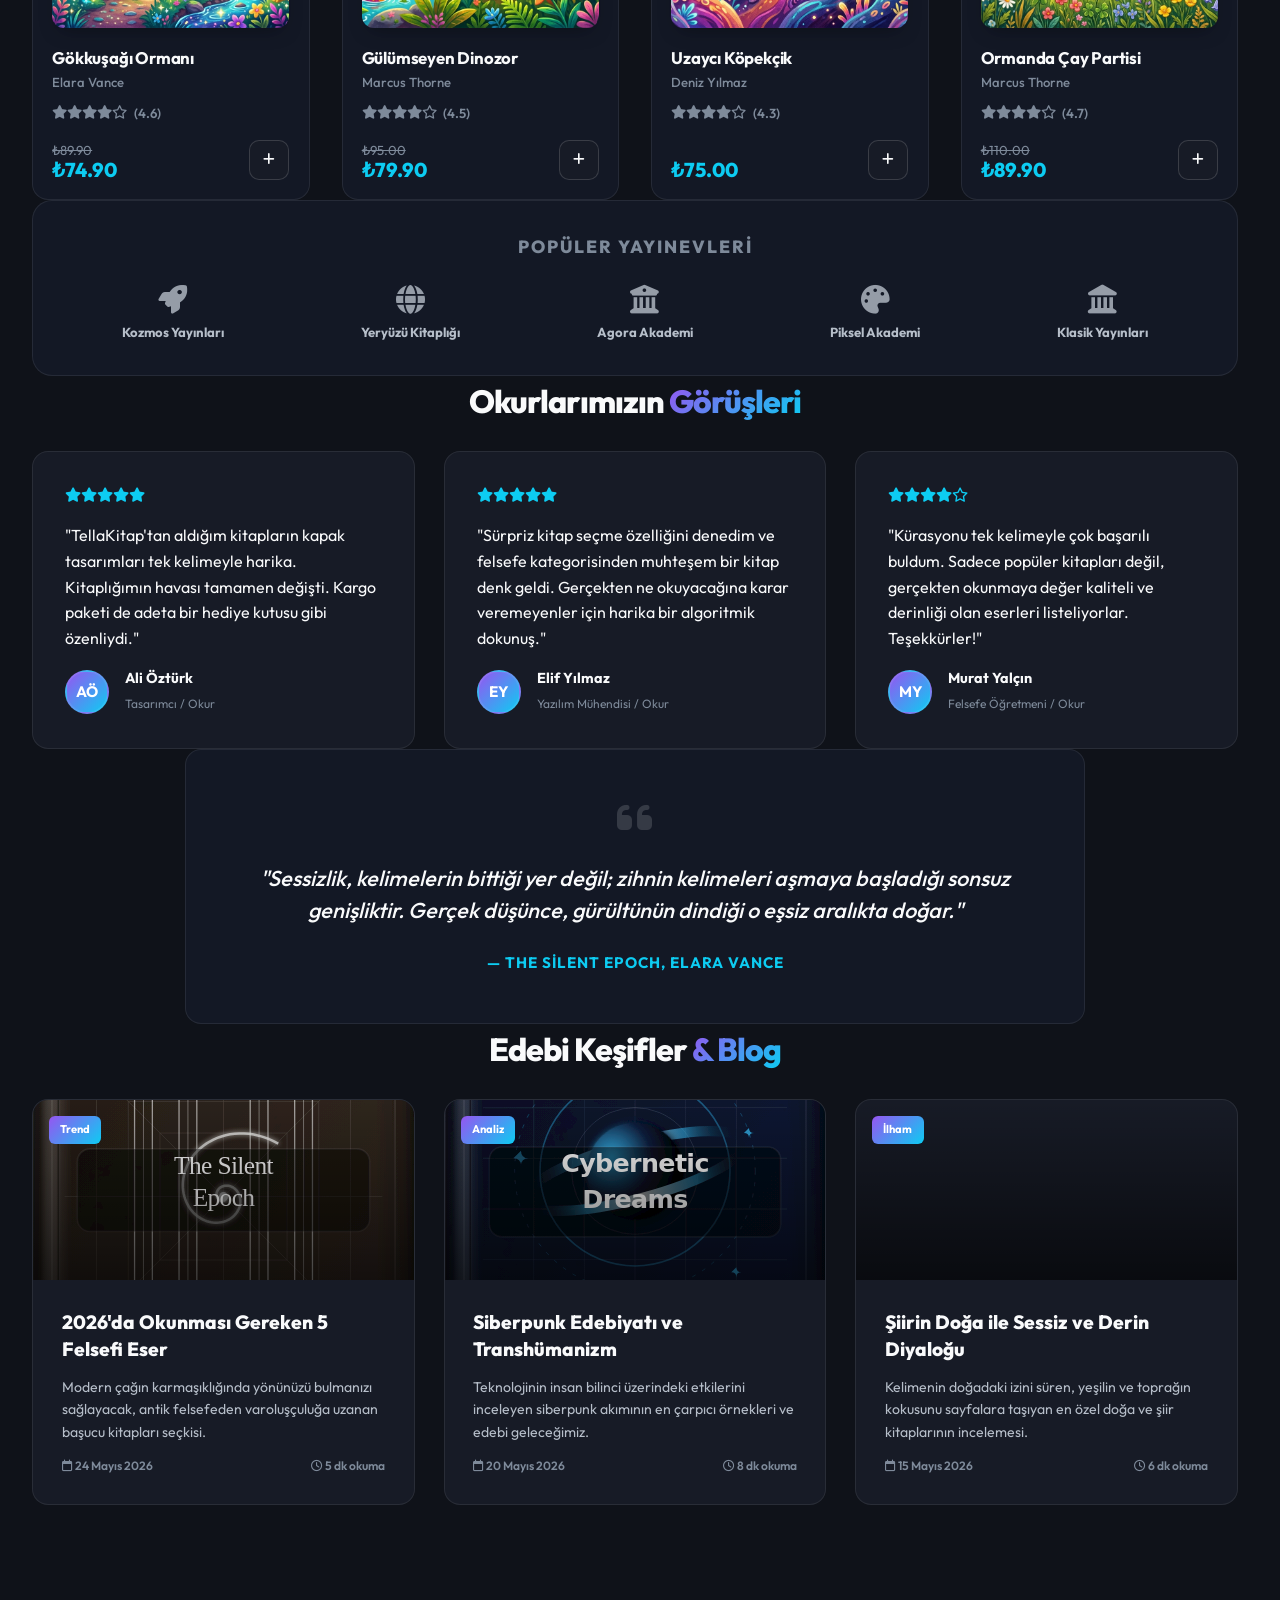
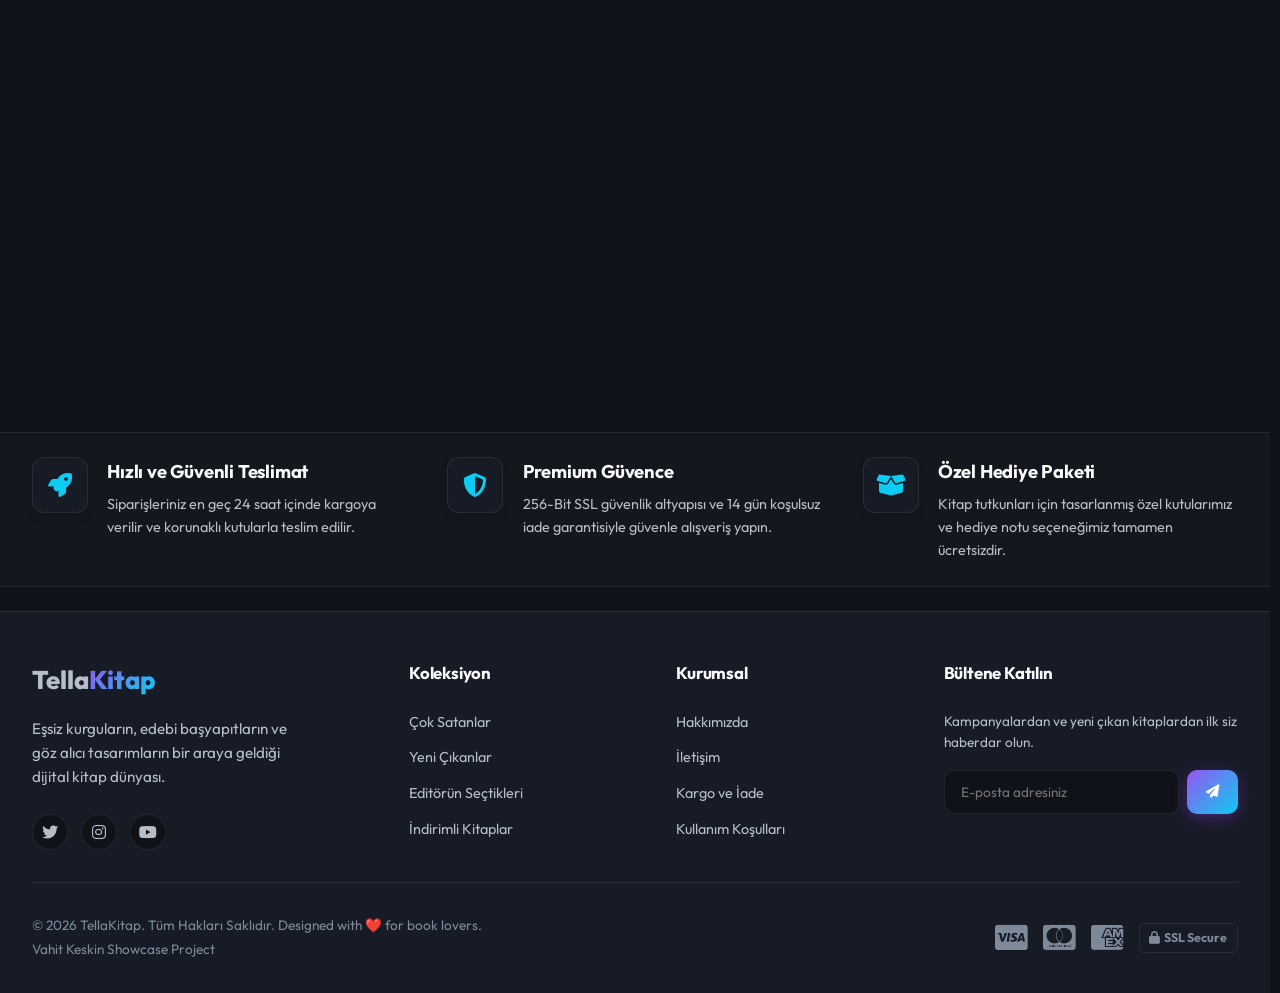
==== commit 0c424651: "style: fix mobile browser viewport overflow and bottom navigation styling" ====
--- a/index.html
+++ b/index.html
@@ -2,7 +2,7 @@
 <html lang="tr" data-theme="dark">
 <head>
   <meta charset="UTF-8">
-  <meta name="viewport" content="width=device-width, initial-scale=1.0">
+  <meta name="viewport" content="width=device-width, initial-scale=1.0, viewport-fit=cover">
   <title>TellaKitap | Sıradışı Hikayeleri Keşfedin</title>
   
   <!-- SEO Meta Tags -->
@@ -302,7 +302,7 @@
             <div class="timer-box"><span id="spotlight-seconds">00</span><span>Sn</span></div>
           </div>
           
-          <div style="display:flex; align-items:center; gap: 2rem; margin-top:2rem;">
+          <div class="spotlight-actions">
             <div>
               <span style="text-decoration:line-through; font-size:0.9rem; color:var(--text-muted); display:block;">₺149.90</span>
               <span style="font-size:1.8rem; font-weight:800; color:var(--accent-secondary);">₺119.90</span>
--- a/style.css
+++ b/style.css
@@ -628,6 +628,24 @@
   color: var(--text-primary);
 }
 
+/* --- MOBILE COMPONENT CLASSES --- */
+.spotlight-actions {
+  display: flex;
+  align-items: center;
+  gap: 2rem;
+  margin-top: 2rem;
+}
+.detail-actions {
+  display: flex;
+  align-items: center;
+  gap: 1rem;
+}
+.review-form-row {
+  display: grid;
+  grid-template-columns: 2fr 1fr;
+  gap: 1rem;
+}
+
 .quote-author {
   font-size: 0.95rem;
   font-weight: 700;
@@ -2792,7 +2810,7 @@
   font-weight: 600;
   gap: 3px;
   flex: 1;
-  height: 100%;
+  height: 64px;
   cursor: pointer;
   position: relative;
   transition: var(--transition-fast);
@@ -3899,4 +3917,48 @@
     text-align: center;
     align-items: center;
   }
-}
+  #wishlist-btn, #cart-btn {
+    display: none !important;
+  }
+  .spotlight-banner {
+    padding: 1.5rem 1.2rem;
+  }
+  .spotlight-actions {
+    flex-direction: column;
+    align-items: flex-start;
+    gap: 1.2rem;
+    margin-top: 1.5rem;
+  }
+  .spotlight-actions > div {
+    display: flex;
+    flex-direction: column;
+    gap: 0.2rem;
+  }
+  .spotlight-actions .gradient-btn {
+    width: 100%;
+    justify-content: center;
+  }
+  .detail-actions {
+    flex-direction: column;
+    align-items: stretch;
+    gap: 0.8rem;
+  }
+  .detail-actions button {
+    width: 100%;
+    justify-content: center;
+  }
+  .review-form-row {
+    grid-template-columns: 1fr;
+    gap: 0.8rem;
+  }
+  body.details-page {
+    padding-bottom: calc(130px + env(safe-area-inset-bottom)) !important;
+  }
+}
+
+/* --- SMALL MOBILE RESPONSIVE EXTRA CONTROLS --- */
+@media (max-width: 500px) {
+  .testimonials-grid, .blog-grid, .benefits-grid {
+    grid-template-columns: 1fr;
+  }
+}
